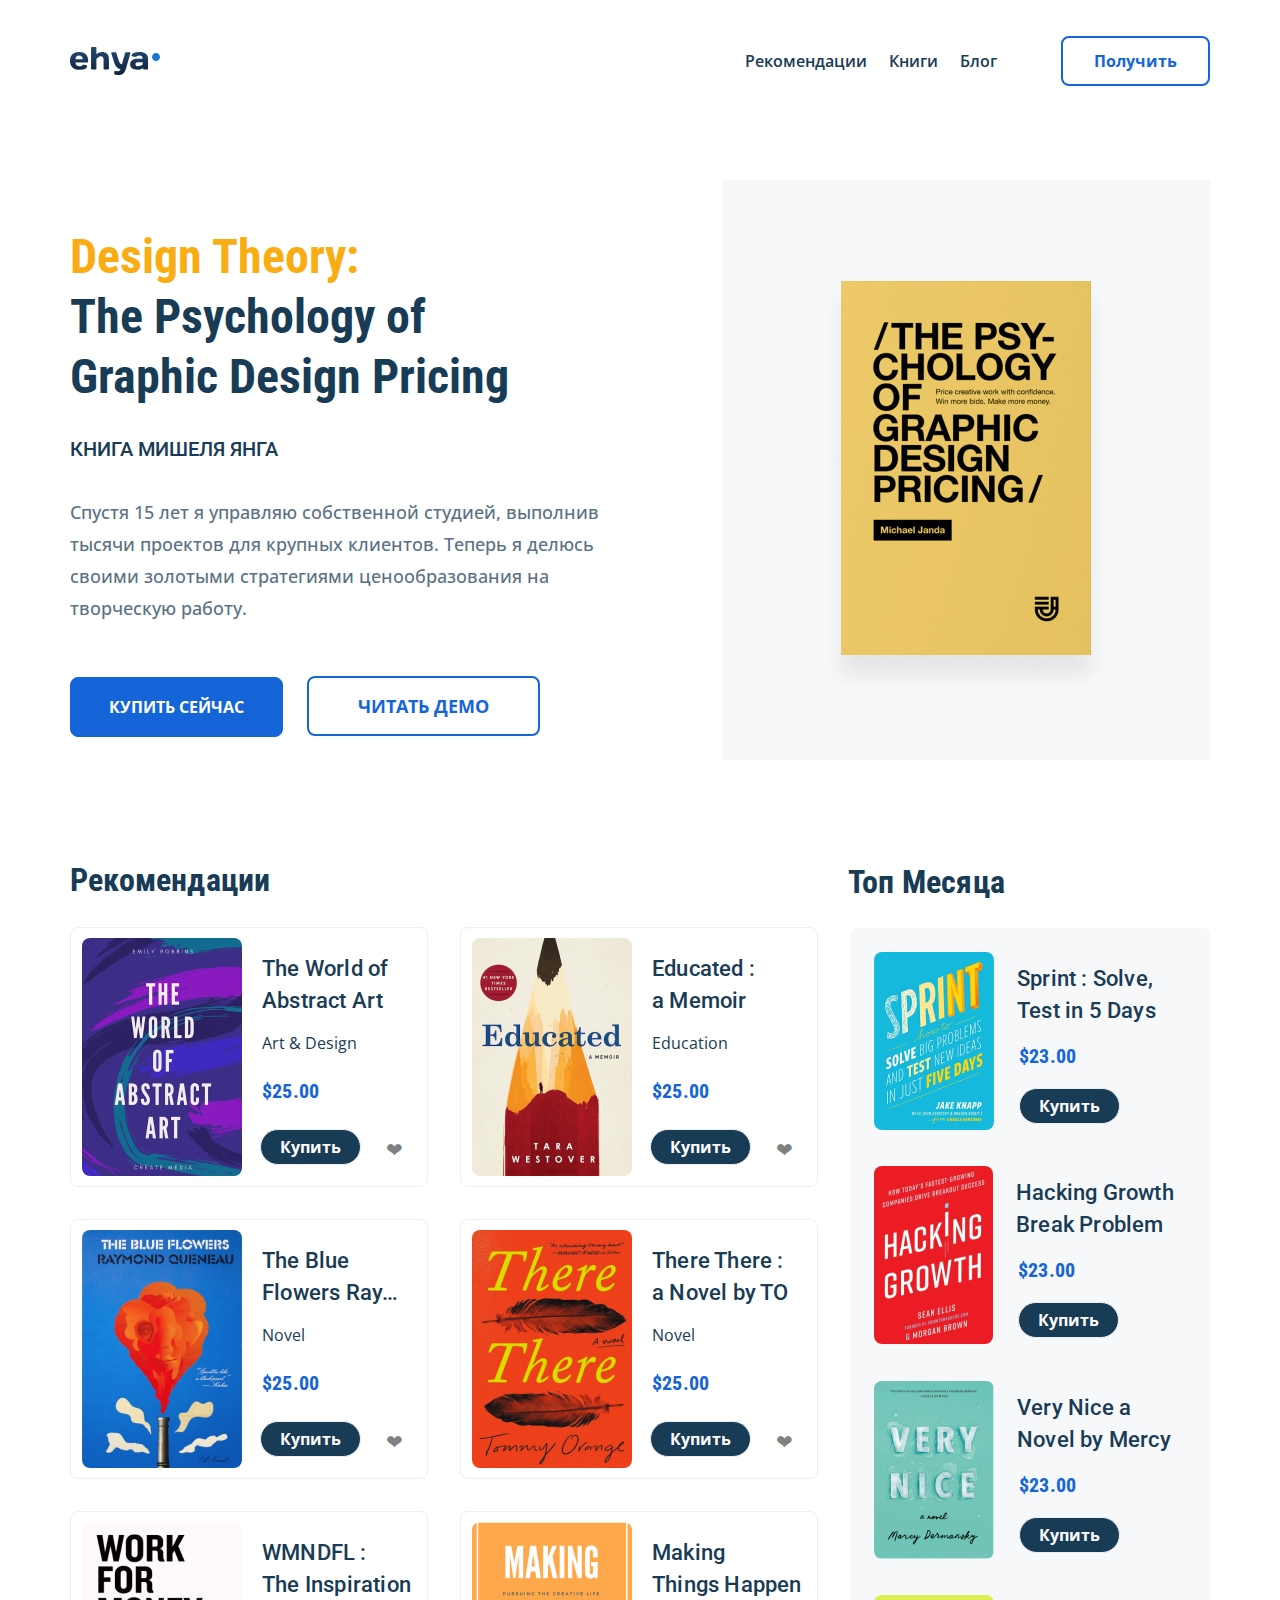
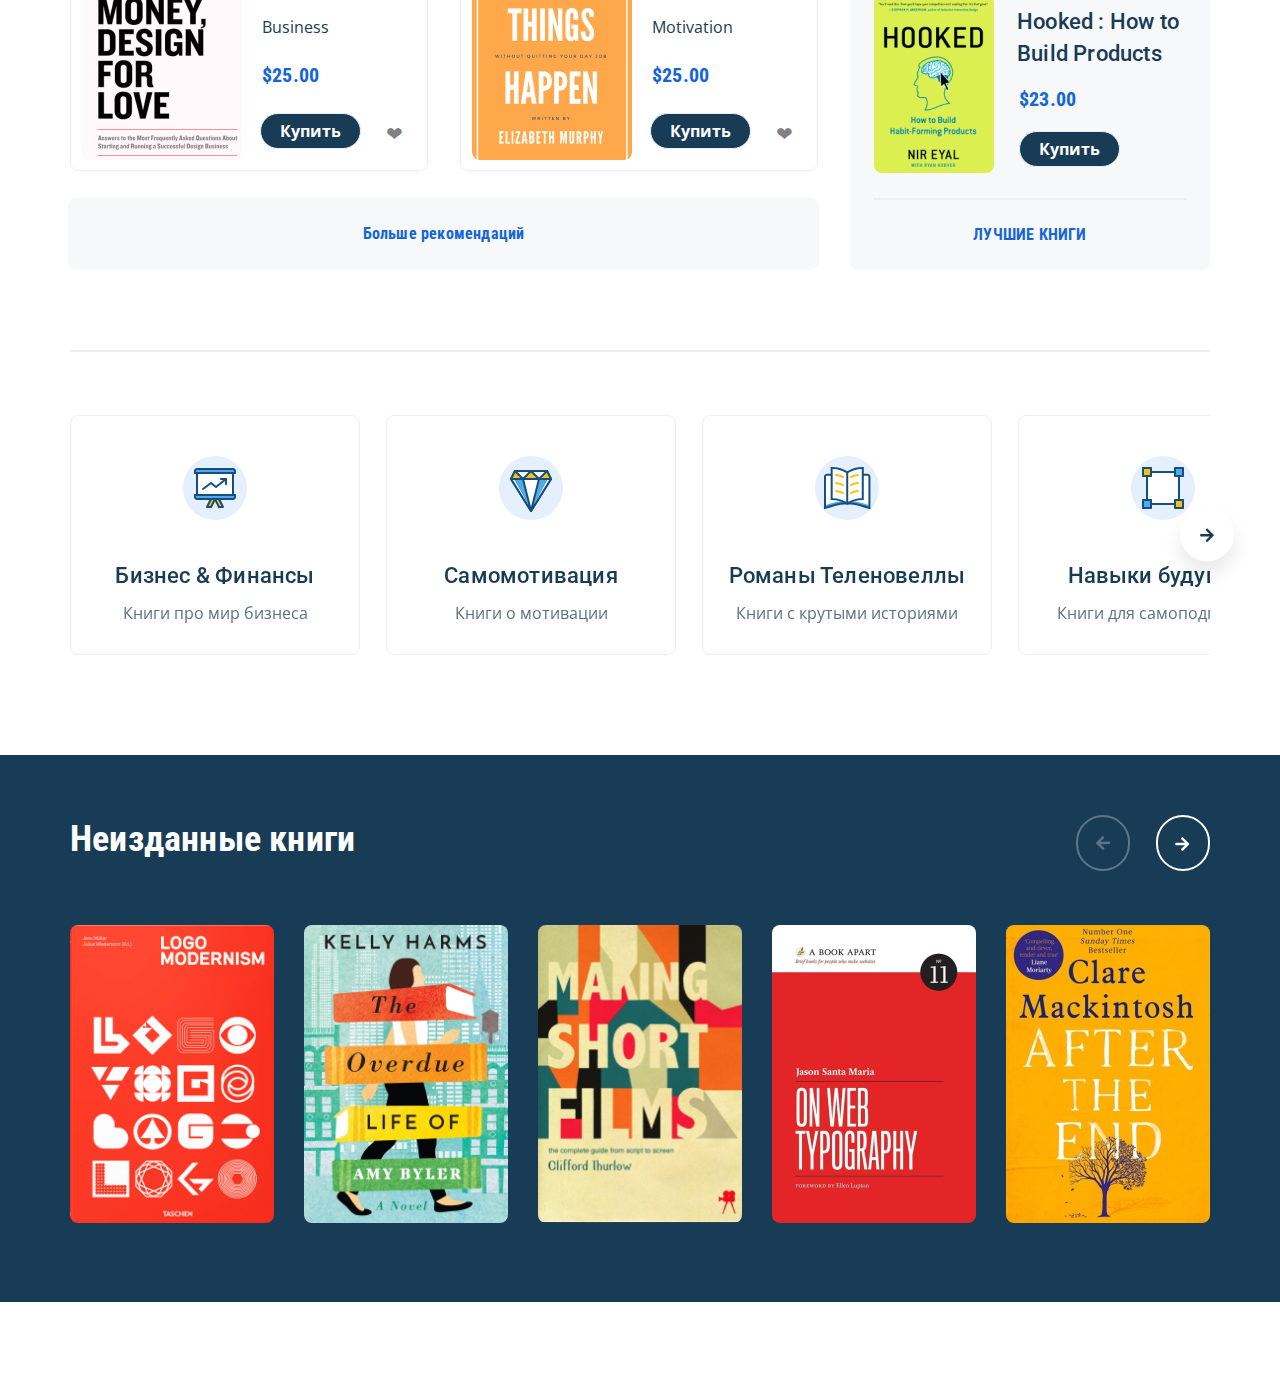
==== index.html @ 723aadd3 "fix: fixed slider top @media" ====
<!DOCTYPE html>
<html lang="ru">

<head>
  <meta charset="UTF-8">
  <meta http-equiv="X-UA-Compatible" content="IE=edge">
  <meta name="viewport" content="width=device-width, initial-scale=1.0">
  <title>Book market</title>
  <link rel="shortcut icon" href="favicon.ico" type="image/x-icon">
  <link rel="icon" href="favicon.ico" type="image/x-icon">
  <link rel="preconnect" href="https://fonts.googleapis.com">
  <link rel="preconnect" href="https://fonts.gstatic.com" crossorigin>
  <link
    href="https://fonts.googleapis.com/css2?family=Open+Sans:wght@400;600;700&family=Roboto+Condensed:wght@700&family=Roboto:wght@500&display=swap"
    rel="stylesheet">
  <link rel="stylesheet" href="css/style.css">
  <link rel="stylesheet" href="css/slick.css">
  <link rel="stylesheet" href="css/slick-theme.css">
</head>

<body>

  <header class="navbar navbar--mobile_fixed">

    <div class="container-wrap">
      <div class="navbar-top">
        <div class="container">
          <a href="index.html" class="logo">
            <img src="img/Logo.svg" alt="Logo: Book market" class="logo__image">
          </a>
          <div class="container line-menu">
            <div class="navbar__wrap">
              <div class="container">
                <button class="menu-button navbar-top__menu-button">
                  <span class="menu-button__line"></span>
                  <span class="menu-button__line"></span>
                  <span class="menu-button__line"></span>
                </button>
              </div>
            </div>
          </div>
          <div class="navbar-menu">
            <div class="navbar-right">
              <ul class="navbar-menu">
                <li class="navbar-menu__item"><a href="#" class="navbar-menu__link">Рекомендации</a></li>
                <li class="navbar-menu__item"><a href="#" class="navbar-menu__link">Книги</a></li>
                <li class="navbar-menu__item"><a href="#" class="navbar-menu__link">Блог</a></li>
                <li data-toggle="modal" class="navbar-menu__item"><a href="#"
                    class="navbar-menu__link-but button-nav">Получить</a></li>
              </ul>
              <!-- /.navbar-menu -->

            </div>
            <!-- ./navbar-right -->
          </div>
        </div>
      </div>
    </div>


  </header>

  <div class="about">
    <div class="container container-top">
      <div class="about-first">
        <h1 class="about-title"><span class="about-title__yellow">Design Theory:</span> <br> <span
            class="about-title__blue">The Psychology of<br>Graphic Design Pricing</span></h1>
        <span class="about-author">КНИГА МИШЕЛЯ ЯНГА</span>
        <p class="about-text">Спустя 15 лет я управляю собственной студией, выполнив тысячи
          проектов для крупных клиентов. Теперь я делюсь своими золотыми стратегиями ценообразования на творческую
          работу.
        </p>
        <form action="#" class="about-click">
          <button data-toggle="modal" class="about-click__buy">КУПИТЬ СЕЙЧАС</button>
          <a href="#" class="about-click__read">ЧИТАТЬ ДЕМО</a>
        </form>
      </div>
      <!-- ./about-first -->
      <div class="about-second">
        <div class="about-second__wrap">
          <img class="about-second__img" src="img/book-1.png" alt="icon: book">
        </div>
      </div>
    </div>
  </div>
  <!-- ./about -->
  <div class="container container-books">
    <div class="container">
      <h2 class="books-title">Рекомендации</h2>
    </div>
    <div class="books">
      <!-- /.books-title -->
      <div class="books-first">
        <div class="card">
          <div class="recom-first">
            <img src="img/recom/book-1.png" alt="icon: book-1" class="book-image">
          </div>
          <!-- /.recom-first -->
          <div class="recom-second">
            <div class="book">
              <span class="book-name">The World of Abstract Art</span>
              <span class="book-genre">Art & Design</span>
              <span class="book-price">$25.00</span>
              <div class="book-butlike">
                <button data-toggle="modal" class="book-button">Купить</button>
                <span id="koob" class="book-like">&#10084;</span>
              </div>
            </div>
          </div>
        </div>
        <!-- /.card -->
        <div class="card hide">
          <div class="recom-first">
            <img src="img/recom/book-2.png" alt="icon: book-2" class="book-image">
          </div>
          <!-- /.recom-first -->
          <div class="recom-second">
            <div class="book">
              <span class="book-name">The Blue <br> Flowers Ray…</span>
              <span class="book-genre">Novel</span>
              <span class="book-price">$25.00</span>
              <div class="book-butlike">
                <button data-toggle="modal" class="book-button">Купить</button>
                <span id="koobi" class="one">&#10084;</span>
              </div>
            </div>
          </div>
        </div>
        <!-- /.card -->
        <div class="card hide">
          <div class="recom-first">
            <img src="img/recom/book-3.png" alt="icon: book-3" class="book-image">
          </div>
          <!-- /.recom-first -->
          <div class="recom-second">
            <div class="book">
              <span class="book-name">WMNDFL : <br> The Inspiration</span>
              <span class="book-genre">Business</span>
              <span class="book-price">$25.00</span>
              <div class="book-butlike">
                <button data-toggle="modal" class="book-button">Купить</button>
                <span id="koobi-two" class="two">&#10084;</span>
              </div>
            </div>
          </div>
        </div>
        <!-- /.card -->
      </div>
      <div class="books-second">
        <div class="card hide">
          <div class="recom-first">
            <img src="img/recom/book-4.png" alt="icon: book-4" class="book-image">
          </div>
          <!-- /.recom-first -->
          <div class="recom-second">
            <div class="book">
              <span class="book-name">Educated : <br> a Memoir</span>
              <span class="book-genre">Education</span>
              <span class="book-price">$25.00</span>
              <div class="book-butlike">
                <button data-toggle="modal" class="book-button">Купить</button>
                <span id="koobi-three" class="three">&#10084;</span>
              </div>
            </div>
          </div>
        </div>
        <!-- /.card -->
        <div class="card hide">
          <div class="recom-first">
            <img src="img/recom/book-5.png" alt="icon: book-5" class="book-image">
          </div>
          <!-- /.recom-first -->
          <div class="recom-second">
            <div class="book">
              <span class="book-name">There There : <br> a Novel by TO</span>
              <span class="book-genre">Novel</span>
              <span class="book-price">$25.00</span>
              <div class="book-butlike">
                <button data-toggle="modal" class="book-button">Купить</button>
                <span id="koobi-four" class="four">&#10084;</span>
              </div>
            </div>
          </div>
        </div>
        <!-- /.card -->
        <div class="card hide">
          <div class="recom-first">
            <img src="img/recom/book-6.png" alt="icon: book-1" class="book-image">
          </div>
          <!-- /.recom-first -->
          <div class="recom-second">
            <div class="book">
              <span class="book-name">Making <br> Things Happen</span>
              <span class="book-genre">Motivation</span>
              <span class="book-price">$25.00</span>
              <div class="book-butlike">
                <button data-toggle="modal" class="book-button">Купить</button>
                <span id="koobi-five" class="five">&#10084;</span>
              </div>
            </div>
          </div>
        </div>
        <!-- /.card -->

      </div>
      <div class="container recom-cont">
        <button class="recom-button">Больше рекомендаций</button>
      </div>
      <div class="lider">
        <h2 class="lider-title">Топ Месяца</h2>
        <!-- /.lider-title -->
        <div class="card-big">
          <div class="top-wrap">
            <div class="top-first">
              <img src="img/recom/top-1.jpg" alt="icon: book-1" class="top-image">
            </div>
            <!-- /.recom-first -->
            <div class="top-second">
              <div class="small">
                <span class="small-name">Sprint : Solve,<br> Test in 5 Days</span>
                <span class="small-price">$23.00</span>
                <button data-toggle="modal" class="small-button">Купить</button>
              </div>
            </div>
          </div>
          <!-- ./top-wrap -->
          <div class="top-wrap">
            <div class="top-first">
              <img src="img/recom/top-2.jpg" alt="icon: book-1" class="top-image">
            </div>
            <!-- /.recom-first -->
            <div class="top-second">
              <div class="small">
                <span class="small-name">Hacking Growth <br> Break Problem</span>
                <span class="small-price">$23.00</span>
                <button data-toggle="modal" class="small-button">Купить</button>
              </div>
            </div>
          </div>
          <!-- ./top-wrap -->
          <div class="top-wrap">
            <div class="top-first">
              <img src="img/recom/top-3.jpg" alt="icon: book-1" class="top-image">
            </div>
            <!-- /.recom-first -->
            <div class="top-second">
              <div class="small">
                <span class="small-name">Very Nice a <br> Novel by Mercy</span>
                <span class="small-price">$23.00</span>
                <button data-toggle="modal" class="small-button">Купить</button>
              </div>
            </div>
          </div>
          <!-- ./top-wrap -->
          <div class="top-wrap">
            <div class="top-first">
              <img src="img/recom/top-4.jpg" alt="icon: book-1" class="top-image">
            </div>
            <!-- /.recom-first -->
            <div class="top-second">
              <div class="small">
                <span class="small-name">Hooked : How to <br> Build Products</span>
                <span class="small-price">$23.00</span>
                <button data-toggle="modal" class="small-button">Купить</button>
              </div>
            </div>
          </div>
          <!-- ./top-wrap -->
          <hr class="line-top">
          <a href="#" class="top-link">ЛУЧШИЕ КНИГИ</a>
        </div>
        <!-- ./card-big -->
      </div>
      <!-- /.lider -->
    </div>
  </div>
  <!-- /.books -->
  <div class="container">
    <hr class="line-bot">
  </div>

  <!-- ================================================================== -->
  <div class="container cont-slider">
    <div class="slider slide-wrap">
      <div class="slider-card">
        <img src="img/slider/Chart.svg" alt="icon: chart" class="slider-img ava">
        <span class="slider-name">Бизнес & Финансы</span>
        <span class="slider-genre">Книги про мир бизнеса</span>
      </div>
    </div>
    <!-- ./slider -->
    <div class="slider slide-wrap">
      <div class="slider-card">
        <img src="img/slider/Diamond.svg" alt="icon: chart" class="slider-img">
        <span class="slider-name">Самомотивация</span>
        <span class="slider-genre">Книги о мотивации</span>
      </div>
    </div>
    <!-- ./slider -->
    <div class="slider slide-wrap">
      <div class="slider-card">
        <img src="img/slider/space-book.svg" alt="icon: chart" class="slider-img">
        <span class="slider-name">Романы Теленовеллы</span>
        <span class="slider-genre">Книги с крутыми историями</span>
      </div>
    </div>
    <!-- ./slider -->
    <div class="slider slide-wrap">
      <div class="slider-card">
        <img src="img/slider/Group.svg" alt="icon: chart" class="slider-img">
        <span class="slider-name">Навыки будущего</span>
        <span class="slider-genre">Книги для самоподготовки</span>
      </div>
    </div>
    <!-- ./slider -->
    <div class="slider slide-wrap">
      <div class="slider-card">
        <img src="img/slider/Group.svg" alt="icon: chart" class="slider-img">
        <span class="slider-name">Навыки будущего</span>
        <span class="slider-genre">Книги для самоподготовки</span>
      </div>
    </div>
    <!-- ./slider -->
    <div class="slider slide-wrap">
      <div class="slider-card">
        <img src="img/slider/Group.svg" alt="icon: chart" class="slider-img">
        <span class="slider-name">Навыки будущего</span>
        <span class="slider-genre">Книги для самоподготовки</span>
      </div>
    </div>
    <!-- ./slider -->
    <!-- ==============тут был мин-слайдер -->
  </div>
  <!-- ./container cont-slider -->
  <!-- ===================min slider -->
  <div class="container cont-slaid">
    <div class="slider">
      <div class="slider-card">
        <img src="img/slider/Chart.svg" alt="icon: chart" class="slider-img ava">
        <span class="slider-name">Бизнес & Финансы</span>
        <span class="slider-genre">Книги про мир бизнеса</span>
      </div>
    </div>
    <!-- ./slider -->
    <!-- ./slider -->
    <div class="slider ">
      <div class="slider-card">
        <img src="img/slider/space-book.svg" alt="icon: chart" class="slider-img">
        <span class="slider-name">Романы Теленовеллы</span>
        <span class="slider-genre">Книги с крутыми историями</span>
      </div>
    </div>
    <div class="slider">
      <div class="slider-card">
        <img src="img/slider/Diamond.svg" alt="icon: chart" class="slider-img">
        <span class="slider-name">Самомотивация</span>
        <span class="slider-genre">Книги о мотивации</span>
      </div>
    </div>
    <!-- ./slider -->
    <div class="slider ">
      <div class="slider-card">
        <img src="img/slider/Group.svg" alt="icon: chart" class="slider-img">
        <span class="slider-name">Навыки будущего</span>
        <span class="slider-genre">Книги для самоподготовки</span>
      </div>
    </div>
    <!-- ./slider -->
    <div class="slider ">
      <div class="slider-card">
        <img src="img/slider/Group.svg" alt="icon: chart" class="slider-img">
        <span class="slider-name">Навыки будущего</span>
        <span class="slider-genre">Книги для самоподготовки</span>
      </div>
    </div>
    <!-- ./slider -->
    <div class="slider">
      <div class="slider-card">
        <img src="img/slider/Group.svg" alt="icon: chart" class="slider-img">
        <span class="slider-name">Навыки будущего</span>
        <span class="slider-genre">Книги для самоподготовки</span>
      </div>
    </div>
    <!-- ./slider -->
  </div>
  <!-- ./container cont-slaid -->
  <div class="unpublished">
    <div class="container unpub-cont">
      <h2 class="unpub-title">Неизданные книги</h2>
      <div class="unpub-slider">
        <img src="img/unpub/Bitmap-1.png" alt="" class="unpub-img">
        <img src="img/unpub/Bitmap-2.png" alt="" class="unpub-img">
        <img src="img/unpub/Bitmap-3.png" alt="" class="unpub-img">
        <img src="img/unpub/Bitmap-4.png" alt="" class="unpub-img">
        <img src="img/unpub/Bitmap-5.png" alt="" class="unpub-img">
        <img src="img/unpub/Bitmap-1.png" alt="" class="unpub-img">
        <img src="img/unpub/Bitmap-2.png" alt="" class="unpub-img">
        <img src="img/unpub/Bitmap-3.png" alt="" class="unpub-img">
        <img src="img/unpub/Bitmap-4.png" alt="" class="unpub-img">
        <img src="img/unpub/Bitmap-5.png" alt="" class="unpub-img">
      </div>
      <!-- /.unpub-slider -->
    </div>
  </div>
  <!-- /.unpublished -->
  <div class="modal">
    <div class="modal__overlay"></div>
    <!-- /.modal__overlay -->
    <div class="modal__dialog">
      <a href="#" class="modal__close">
        <img src="img/close.svg" alt="icon: close">
      </a>
      <h3 class="modal__title modal__title--mb-3">
        Контактные данные
      </h3>
      <form action="send.php" method="POST" class="modal__form form">
        <input type="text" class="input modal__input" placeholder="Your Full Name*" name="name" minlength="2"
          maxlength="50" required>

        <input type="tel" id="phone-1" class="input modal__input" placeholder="Phone Number*" name="phone" required
          minlength="17" maxlength="17" aria-invalid="true">

        <input type="email" class="input modal__input" placeholder="Email*" name="email" maxlength="50" required>

        <textarea cols="30" rows="10" class="message modal__message" placeholder="Message" name="message"
          maxlength="150"></textarea>
        <button class="button modal__button" type="submit">Отправить</button>
        <span class="modal__info">* Required Fields</span>
      </form>
    </div>
    <!-- /.modal__dialog -->
  </div>
  <!-- ./about -->
  <script src="js/jquery-3.6.0.min.js"></script>
  <script src="js/swiper-bundle.min.js"></script>
  <script src="js/slick.min.js"></script>
  <script src="js/jquery.validate.min.js"></script>
  <script src="js/jquery.mask.min.js"></script>
  <!-- <script src="js/slick.js"></script> -->
  <script src="js/main.js"></script>
</body>

</html>
---- css/style.css ----
* {
  -webkit-box-sizing: border-box;
          box-sizing: border-box;
}

body {
  overflow-x: hidden;
}

.container {
  max-width: 1140px;
  margin: auto;
  padding: 0;
}

img {
  max-width: 100%;
}

li {
  list-style-type: none;
}

a {
  text-decoration: none;
}

button {
  border-radius: 8px;
}

.modal {
  font-family: Open Sans;
}

/*! normalize.css v8.0.1 | MIT License | github.com/necolas/normalize.css */
/* Document
   ========================================================================== */
/**
 * 1. Correct the line height in all browsers.
 * 2. Prevent adjustments of font size after orientation changes in iOS.
 */
html {
  line-height: 1.15;
  /* 1 */
  -webkit-text-size-adjust: 100%;
  /* 2 */
}

/* Sections
   ========================================================================== */
/**
 * Remove the margin in all browsers.
 */
body {
  margin: 0;
}

/**
 * Render the `main` element consistently in IE.
 */
main {
  display: block;
}

/**
 * Correct the font size and margin on `h1` elements within `section` and
 * `article` contexts in Chrome, Firefox, and Safari.
 */
h1 {
  font-size: 2em;
  margin: 0.67em 0;
}

/* Grouping content
   ========================================================================== */
/**
 * 1. Add the correct box sizing in Firefox.
 * 2. Show the overflow in Edge and IE.
 */
hr {
  -webkit-box-sizing: content-box;
          box-sizing: content-box;
  /* 1 */
  height: 0;
  /* 1 */
  overflow: visible;
  /* 2 */
}

/**
 * 1. Correct the inheritance and scaling of font size in all browsers.
 * 2. Correct the odd `em` font sizing in all browsers.
 */
pre {
  font-family: monospace, monospace;
  /* 1 */
  font-size: 1em;
  /* 2 */
}

/* Text-level semantics
   ========================================================================== */
/**
 * Remove the gray background on active links in IE 10.
 */
a {
  background-color: transparent;
}

/**
 * 1. Remove the bottom border in Chrome 57-
 * 2. Add the correct text decoration in Chrome, Edge, IE, Opera, and Safari.
 */
abbr[title] {
  border-bottom: none;
  /* 1 */
  text-decoration: underline;
  /* 2 */
  -webkit-text-decoration: underline dotted;
          text-decoration: underline dotted;
  /* 2 */
}

/**
 * Add the correct font weight in Chrome, Edge, and Safari.
 */
b,
strong {
  font-weight: bolder;
}

/**
 * 1. Correct the inheritance and scaling of font size in all browsers.
 * 2. Correct the odd `em` font sizing in all browsers.
 */
code,
kbd,
samp {
  font-family: monospace, monospace;
  /* 1 */
  font-size: 1em;
  /* 2 */
}

/**
 * Add the correct font size in all browsers.
 */
small {
  font-size: 80%;
}

/**
 * Prevent `sub` and `sup` elements from affecting the line height in
 * all browsers.
 */
sub,
sup {
  font-size: 75%;
  line-height: 0;
  position: relative;
  vertical-align: baseline;
}

sub {
  bottom: -0.25em;
}

sup {
  top: -0.5em;
}

/* Embedded content
   ========================================================================== */
/**
 * Remove the border on images inside links in IE 10.
 */
img {
  border-style: none;
}

/* Forms
   ========================================================================== */
/**
 * 1. Change the font styles in all browsers.
 * 2. Remove the margin in Firefox and Safari.
 */
button,
input,
optgroup,
select,
textarea {
  font-family: inherit;
  /* 1 */
  font-size: 100%;
  /* 1 */
  line-height: 1.15;
  /* 1 */
  margin: 0;
  /* 2 */
}

/**
 * Show the overflow in IE.
 * 1. Show the overflow in Edge.
 */
button,
input {
  /* 1 */
  overflow: visible;
}

/**
 * Remove the inheritance of text transform in Edge, Firefox, and IE.
 * 1. Remove the inheritance of text transform in Firefox.
 */
button,
select {
  /* 1 */
  text-transform: none;
}

/**
 * Correct the inability to style clickable types in iOS and Safari.
 */
button,
[type="button"],
[type="reset"],
[type="submit"] {
  -webkit-appearance: button;
}

/**
 * Remove the inner border and padding in Firefox.
 */
button::-moz-focus-inner,
[type="button"]::-moz-focus-inner,
[type="reset"]::-moz-focus-inner,
[type="submit"]::-moz-focus-inner {
  border-style: none;
  padding: 0;
}

/**
 * Restore the focus styles unset by the previous rule.
 */
button:-moz-focusring,
[type="button"]:-moz-focusring,
[type="reset"]:-moz-focusring,
[type="submit"]:-moz-focusring {
  outline: 1px dotted ButtonText;
}

/**
 * Correct the padding in Firefox.
 */
fieldset {
  padding: 0.35em 0.75em 0.625em;
}

/**
 * 1. Correct the text wrapping in Edge and IE.
 * 2. Correct the color inheritance from `fieldset` elements in IE.
 * 3. Remove the padding so developers are not caught out when they zero out
 *    `fieldset` elements in all browsers.
 */
legend {
  -webkit-box-sizing: border-box;
          box-sizing: border-box;
  /* 1 */
  color: inherit;
  /* 2 */
  display: table;
  /* 1 */
  max-width: 100%;
  /* 1 */
  padding: 0;
  /* 3 */
  white-space: normal;
  /* 1 */
}

/**
 * Add the correct vertical alignment in Chrome, Firefox, and Opera.
 */
progress {
  vertical-align: baseline;
}

/**
 * Remove the default vertical scrollbar in IE 10+.
 */
textarea {
  overflow: auto;
}

/**
 * 1. Add the correct box sizing in IE 10.
 * 2. Remove the padding in IE 10.
 */
[type="checkbox"],
[type="radio"] {
  -webkit-box-sizing: border-box;
          box-sizing: border-box;
  /* 1 */
  padding: 0;
  /* 2 */
}

/**
 * Correct the cursor style of increment and decrement buttons in Chrome.
 */
[type="number"]::-webkit-inner-spin-button,
[type="number"]::-webkit-outer-spin-button {
  height: auto;
}

/**
 * 1. Correct the odd appearance in Chrome and Safari.
 * 2. Correct the outline style in Safari.
 */
[type="search"] {
  -webkit-appearance: textfield;
  /* 1 */
  outline-offset: -2px;
  /* 2 */
}

/**
 * Remove the inner padding in Chrome and Safari on macOS.
 */
[type="search"]::-webkit-search-decoration {
  -webkit-appearance: none;
}

/**
 * 1. Correct the inability to style clickable types in iOS and Safari.
 * 2. Change font properties to `inherit` in Safari.
 */
::-webkit-file-upload-button {
  -webkit-appearance: button;
  /* 1 */
  font: inherit;
  /* 2 */
}

/* Interactive
   ========================================================================== */
/*
 * Add the correct display in Edge, IE 10+, and Firefox.
 */
details {
  display: block;
}

/*
 * Add the correct display in all browsers.
 */
summary {
  display: list-item;
}

/* Misc
   ========================================================================== */
/**
 * Add the correct display in IE 10+.
 */
template {
  display: none;
}

/**
 * Add the correct display in IE 10.
 */
[hidden] {
  display: none;
}

.navbar-top {
  background-color: #fff;
}

.navbar-top__menu-button {
  display: none;
}

.navbar--mobile_fixed {
  position: fixed;
  left: 0;
  top: 0;
  right: 0;
  background-color: #fff;
  z-index: 99;
}

.navbar-menu {
  display: -webkit-box;
  display: -ms-flexbox;
  display: flex;
  -webkit-box-align: center;
      -ms-flex-align: center;
          align-items: center;
}

.navbar-menu__item {
  font-family: Open Sans;
  font-style: SemiBold;
  font-weight: 600;
  font-size: 16px;
  line-height: 22px;
}

.navbar-menu__link:last-child {
  margin-right: 22px;
  color: #183B56;
}

.navbar-right {
  display: -webkit-box;
  display: -ms-flexbox;
  display: flex;
  -webkit-box-align: center;
      -ms-flex-align: center;
          align-items: center;
  -webkit-box-pack: right;
      -ms-flex-pack: right;
          justify-content: right;
  margin-top: -60px;
  margin-left: 600px;
}

.container-wrap {
  height: 60px;
  margin-top: -20px;
  padding-top: 15px;
}

.logo__image {
  width: 90px;
  padding-top: 52px;
}

.button-nav {
  color: #1565D8;
  border: 2px solid #1565D8;
  background-color: #fff;
  padding: 12px 31px;
  margin-left: 42px;
  font-family: Open Sans;
  font-style: Bold;
  font-weight: 700;
  font-size: 16px;
  line-height: 22px;
  border-radius: 8px;
  cursor: pointer;
}

.container-top {
  display: -webkit-box;
  display: -ms-flexbox;
  display: flex;
  -webkit-box-pack: justify;
      -ms-flex-pack: justify;
          justify-content: space-between;
}

.about {
  padding-top: 195px;
  padding-bottom: 100px;
}

.about-title {
  font-size: 48px;
  line-height: 60px;
  font-family: Roboto Condensed;
  font-style: Bold;
  font-weight: 700;
  margin-bottom: 30px;
}

.about-title__yellow {
  color: #FAAD13;
}

.about-title__blue {
  color: #183B56;
}

.about-author {
  color: #183B56;
  font-family: roboto;
  font-style: medium;
  font-weight: 500;
  font-size: 20px;
  line-height: 24px;
}

.about-text {
  color: #5A7184;
  font-family: Open Sans;
  font-style: regular;
  font-weight: 500;
  font-size: 18px;
  line-height: 32px;
  padding-bottom: 35px;
  margin-top: 35px;
  max-width: 585px;
}

.about-click__buy {
  padding: 18px 38px;
  margin-right: 20px;
  background-color: #1565D8;
  border: 1px solid #1565D8;
  color: #FFFFFF;
  font-family: Open Sans;
  font-style: Bold;
  font-weight: 700;
  font-size: 16px;
  line-height: 22px;
  border-radius: 8px;
  cursor: pointer;
}

.about-click__read {
  border-radius: 8px;
  padding: 16px 49px;
  border: 2px solid #1565D8;
  color: #1565D8;
  font-family: Open Sans;
  font-style: Bold;
  font-weight: 700;
  font-size: 18px;
  line-height: 25px;
  cursor: pointer;
}

.about-second {
  position: relative;
  width: 488px;
  height: 580px;
  background-color: #f7f8fa;
  margin-top: -15px;
}

.about-second__img {
  position: absolute;
  top: 50%;
  left: 50%;
  margin-top: 18px;
  -webkit-transform: translate(-50%, -50%);
          transform: translate(-50%, -50%);
  opacity: 1 !important;
  -o-object-fit: cover;
     object-fit: cover;
}

.modal__overlay {
  position: fixed;
  left: 0;
  right: 0;
  bottom: 0;
  top: 0;
  background-color: rgba(0, 143, 223, 0.39);
  z-index: 100;
  visibility: hidden;
  opacity: 0;
  -webkit-transition: opacity 0.2s;
  transition: opacity 0.2s;
  overflow: auto;
}

.modal__overlay--visible {
  visibility: visible;
  opacity: 1;
}

.modal__dialog {
  position: fixed;
  left: 50%;
  top: 50%;
  max-width: 478px;
  max-height: 487px;
  padding: 33px 88px;
  background-color: #183B56;
  -webkit-transform: translate(-50%, -50%);
          transform: translate(-50%, -50%);
  color: #fff;
  border-radius: 8px;
  z-index: 101;
  visibility: hidden;
  opacity: 0;
  -webkit-transition: opacity 0.2s;
  transition: opacity 0.2s;
}

.modal__dialog--visible {
  visibility: visible;
  opacity: 1;
  max-height: 90%;
  overflow: auto;
}

.modal__close {
  position: absolute;
  right: 18px;
  top: 17px;
  text-decoration: none;
  cursor: pointer;
}

.modal__input {
  font-style: normal;
  font-weight: normal;
  font-size: 12px;
  line-height: 15px;
  max-width: 302px;
  width: 100%;
  height: 50px;
  margin-top: 15px;
  border-radius: 4px;
  border: none;
  padding: 0 0 0 20px;
}

.modal__message {
  font-style: normal;
  font-weight: normal;
  font-size: 12px;
  line-height: 15px;
  max-width: 302px;
  width: 100%;
  margin-top: 15px;
  max-height: 123px;
  height: 100%;
  resize: none;
  margin-bottom: 20px;
  border-radius: 4px;
  border: none;
  padding: 10px 0 0 20px;
}

.modal__info {
  font-style: normal;
  font-weight: normal;
  font-size: 12px;
  line-height: 15px;
  color: #E0E0E0;
  border-radius: 4px;
  border: none;
}

.modal__title {
  font-style: normal;
  font-weight: bold;
  font-size: 18px;
  text-transform: uppercase;
  margin-bottom: 15px;
  margin-top: 0;
  text-align: center;
  border-radius: 4px;
  border: none;
}

.modal__form {
  display: -webkit-box;
  display: -ms-flexbox;
  display: flex;
  -webkit-box-align: center;
      -ms-flex-align: center;
          align-items: center;
  -webkit-box-pack: justify;
      -ms-flex-pack: justify;
          justify-content: space-between;
  -ms-flex-wrap: wrap;
      flex-wrap: wrap;
  border-radius: 4px;
  border: none;
}

.modal__button {
  background-color: #FAAD13;
  color: #fff;
  width: 150px;
  border: 1px solid #fff;
  border-radius: 4px;
  height: 40px;
}

.books {
  padding-bottom: 40px;
  display: -webkit-box;
  display: -ms-flexbox;
  display: flex;
}

.books-second {
  margin-left: 32px;
}

.books-title {
  font-family: Roboto Condensed;
  font-style: normal;
  font-weight: bold;
  font-size: 32px;
  line-height: 40px;
  letter-spacing: 0.2px;
  color: #183B56;
  margin-top: 0;
}

.card {
  display: -webkit-box;
  display: -ms-flexbox;
  display: flex;
  width: 358px;
  height: 260px;
  border: 1px solid #ECEEF2;
  border-radius: 8px;
  margin-bottom: 32px;
}

.book {
  display: -webkit-box;
  display: -ms-flexbox;
  display: flex;
  -webkit-box-pack: center;
      -ms-flex-pack: center;
          justify-content: center;
  -webkit-box-orient: vertical;
  -webkit-box-direction: normal;
      -ms-flex-direction: column;
          flex-direction: column;
}

.book-image {
  text-align: center;
  max-width: 160px;
  max-height: 255px;
  -o-object-fit: cover;
     object-fit: cover;
  overflow: hidden;
  border-radius: 8px;
  margin: 10px 0 1px 11px;
}

.book-name {
  font-family: Roboto;
  font-style: normal;
  font-weight: 500;
  font-size: 22px;
  line-height: 32px;
  color: #183B56;
  letter-spacing: 0.2px;
  margin-left: 20px;
  margin-top: 25px;
}

.book-genre {
  font-family: Open Sans;
  font-style: normal;
  font-weight: normal;
  font-size: 16px;
  line-height: 22px;
  color: #183B56;
  margin: 15px 0 0 20px;
}

.book-price {
  font-family: Roboto Condensed;
  font-style: normal;
  font-weight: bold;
  font-size: 20px;
  line-height: 24px;
  letter-spacing: 0.2px;
  color: #1565D8;
  margin: 25px 0 0 20px;
}

.book-butlike {
  display: -webkit-box;
  display: -ms-flexbox;
  display: flex;
  margin: 26px 0 0 18px;
}

.book-button {
  width: 101px;
  height: 36px;
  border: 1px solid #ECEEF2;
  background: #183B56;
  border-radius: 18px !important;
  font-family: Open Sans;
  font-style: normal;
  font-weight: bold;
  font-size: 16px;
  line-height: 22px;
  color: #FFFFFF;
  text-align: center;
}

.book-like {
  margin-left: 25px;
  margin-top: 5px;
}

.recom {
  position: relative;
}

.recom-second {
  display: -webkit-box;
  display: -ms-flexbox;
  display: flex;
  -webkit-box-orient: vertical;
  -webkit-box-direction: normal;
      -ms-flex-direction: column;
          flex-direction: column;
}

.recom-button {
  position: absolute;
  width: 751px;
  height: 72px;
  margin-top: 400px;
  margin-left: -750px;
  background: #f7f8fa;
  mix-blend-mode: normal;
  border-radius: 8px;
  border: none;
  font-family: Roboto Condensed;
  font-style: normal;
  font-weight: bold;
  font-size: 16px;
  line-height: 20px;
  text-align: center;
  letter-spacing: 0.2px;
  color: #1565D8;
}

.lider {
  margin-top: -65px;
}

.lider-title {
  font-family: Roboto Condensed;
  font-style: normal;
  font-weight: bold;
  font-size: 32px;
  line-height: 40px;
  letter-spacing: 0.2px;
  color: #183B56;
  margin-left: 30px;
  margin-top: 0;
}

.card-big {
  width: 360px;
  height: 942px;
  border-radius: 8px;
  margin-left: 32px;
  background-color: #f7f8fa;
}

.top-image {
  max-width: 120px;
  max-height: 182px;
  margin: 24px 0 0 24px;
  border-radius: 8px;
}

.top-wrap {
  display: -webkit-box;
  display: -ms-flexbox;
  display: flex;
  margin-bottom: 8px;
}

.top-link {
  display: -webkit-box;
  display: -ms-flexbox;
  display: flex;
  -webkit-box-align: center;
      -ms-flex-align: center;
          align-items: center;
  -webkit-box-pack: center;
      -ms-flex-pack: center;
          justify-content: center;
  font-family: Roboto Condensed;
  font-style: normal;
  font-weight: bold;
  font-size: 16px;
  line-height: 20px;
  text-align: center;
  letter-spacing: 0.2px;
  color: #1565D8;
  margin-top: 25px;
}

.small {
  display: -webkit-box;
  display: -ms-flexbox;
  display: flex;
  -webkit-box-pack: center;
      -ms-flex-pack: center;
          justify-content: center;
  -webkit-box-orient: vertical;
  -webkit-box-direction: normal;
      -ms-flex-direction: column;
          flex-direction: column;
}

.small-name {
  font-family: Roboto;
  font-style: normal;
  font-weight: 500;
  font-size: 22px;
  line-height: 32px;
  color: #183B56;
  letter-spacing: 0.2px;
  margin-left: 23px;
  margin-top: 35px;
}

.small-price {
  font-family: Roboto Condensed;
  font-style: normal;
  font-weight: bold;
  font-size: 20px;
  line-height: 24px;
  letter-spacing: 0.2px;
  color: #1565D8;
  margin: 17px 0 0 25px;
}

.small-button {
  width: 101px;
  height: 36px;
  border: 1px solid #ECEEF2;
  background: #183B56;
  border-radius: 18px !important;
  font-family: Open Sans;
  font-style: normal;
  font-weight: bold;
  font-size: 16px;
  line-height: 22px;
  color: #FFFFFF;
  text-align: center;
  margin-left: 25px;
  margin-top: 20px;
}

.line-top {
  border: 1px solid #ECEEF2;
  width: 312px;
  margin-top: 20px;
}

.kob {
  color: red !important;
  width: 30px;
  margin-top: 20px;
}

.book-like {
  font-size: 20px;
  color: grey;
  display: block;
  margin-top: 10px;
  cursor: pointer;
}

.one {
  font-size: 20px;
  color: grey;
  display: block;
  margin-top: 10px;
  cursor: pointer;
  margin-left: 25px;
}

.two {
  font-size: 20px;
  color: grey;
  display: block;
  margin-top: 10px;
  cursor: pointer;
  margin-left: 25px;
}

.three {
  font-size: 20px;
  color: grey;
  display: block;
  margin-top: 10px;
  cursor: pointer;
  margin-left: 25px;
}

.four {
  font-size: 20px;
  color: grey;
  display: block;
  margin-top: 10px;
  cursor: pointer;
  margin-left: 25px;
}

.five {
  font-size: 20px;
  color: grey;
  display: block;
  margin-top: 10px;
  cursor: pointer;
  margin-left: 25px;
}

.cont-slider {
  display: -webkit-box;
  display: -ms-flexbox;
  display: flex;
  padding-bottom: 100px;
  min-width: 0;
  margin: auto;
  padding-top: 55px;
}

.cont-slaid {
  display: none;
}

.line-bot {
  border: 1px solid #ECEEF2;
  margin-top: 40px;
}

.slide-wrap:not(:last-child) {
  margin-right: 26px;
}

.slider {
  width: 265px;
  height: 240px;
  border-radius: 8px;
  border: 1px solid #ECEEF2;
}

.slider-card {
  margin-top: 40px;
  display: -webkit-box;
  display: -ms-flexbox;
  display: flex;
  -webkit-box-orient: vertical;
  -webkit-box-direction: normal;
      -ms-flex-direction: column;
          flex-direction: column;
  -webkit-box-align: center;
      -ms-flex-align: center;
          align-items: center;
  -webkit-box-pack: center;
      -ms-flex-pack: center;
          justify-content: center;
  min-width: 0;
}

.slider-name {
  font-family: Roboto;
  font-style: normal;
  font-weight: 500;
  font-size: 22px;
  line-height: 32px;
  text-align: center;
  letter-spacing: 0.2px;
  color: #183B56;
  margin-top: 40px;
}

.slider-genre {
  font-family: Open Sans;
  font-style: normal;
  font-weight: normal;
  font-size: 16px;
  line-height: 22px;
  text-align: center;
  color: #5A7184;
  margin-top: 10px;
}

.motiv {
  margin-top: 30px;
}

.unpublished {
  background-color: #183B56;
  padding-bottom: 5px;
  padding-top: -20px;
  margin-bottom: 80px;
}

.unpub {
  position: relative;
}

.unpub-slider {
  padding-top: 170px;
  padding-bottom: 74px;
}

.unpub-img {
  max-width: 204px;
  width: 100%;
  -o-object-fit: cover;
     object-fit: cover;
  overflow: hidden;
  max-height: 298px;
  border-radius: 8px;
  margin-right: 30px;
}

.unpub-title {
  position: absolute;
  margin-top: 60px;
  font-family: Roboto Condensed;
  font-style: normal;
  font-weight: bold;
  font-size: 36px;
  line-height: 48px;
  letter-spacing: 0.2px;
  color: #FFFFFF;
}

@media (max-width: 1440px) {
  .navbar-right {
    margin-left: 635px;
    margin-top: -45px;
    padding-bottom: 10px;
  }
  .navbar-top {
    background-color: #fff;
  }
  .cont-slider {
    width: 1140px;
  }
}

@media (max-width: 1200px) {
  .container {
    max-width: 960px;
  }
  .navbar-right {
    margin-left: 455px;
  }
  .navbar-top {
    background-color: #fff;
  }
  .about-text {
    font-size: 16px;
  }
  -click__buy {
    font-size: 16px;
    line-height: 22px;
  }
  -click__read {
    font-size: 18px;
    line-height: 25px;
  }
  .about-text {
    font-size: 15px;
  }
  .modal__dialog {
    position: fixed;
    left: 50%;
    top: 50%;
    width: 478px;
    padding: 33px 88px;
  }
  .modal__dialog__input {
    height: 50px;
  }
  .modal__dialog__message {
    max-width: 302px;
    width: 100%;
    max-height: 123px;
    height: 100%;
    resize: none;
  }
  .books-first {
    max-width: 358px;
  }
  .books-second {
    display: none;
  }
  .card {
    width: 400px;
  }
  .card-big {
    width: 460px;
  }
  .recom-second {
    width: 200px;
  }
  .recom-button {
    width: 400px;
    margin-left: -410px;
  }
  .book {
    margin-left: 20px;
  }
  .book-image {
    max-width: 190px;
    max-height: 255px;
    margin: 10px 0 1px 11px;
  }
  .slide-wrap:not {
    margin-right: 0;
  }
  .slider {
    margin: auto 0 auto 26px;
  }
  .unpub-slider {
    margin-left: 30px;
  }
  .unpub-title {
    margin-left: 27px;
  }
}

@media (max-width: 992px) {
  .line-bot {
    border: 1px solid #ECEEF2;
    width: 700px;
  }
  .container {
    max-width: 700px;
  }
  .container-wrap {
    margin-bottom: 60px;
  }
  .navbar-right {
    margin-left: 195px;
  }
  .about-title {
    margin-top: 10px;
    font-size: 40px;
    line-height: 60px;
  }
  .about-author {
    font-size: 18px;
    line-height: 20px;
  }
  .about-text {
    font-size: 16px;
    line-height: 28px;
    padding-bottom: 25px;
  }
  .about-click__buy {
    padding: 10px 20px;
    margin-bottom: 15px;
    width: 90%;
    display: inline-block;
    text-align: center;
  }
  .about-click__read {
    padding: 8px 20px;
    width: 90%;
    display: inline-block;
    text-align: center;
    -ms-flex-preferred-size: 100%;
        flex-basis: 100%;
  }
  .about-click-second__img {
    max-width: 250px;
  }
  .card {
    max-width: 340px;
  }
  .card-big {
    width: 330px;
  }
  .book {
    margin-left: -7px;
  }
  .book-image {
    max-width: 160px;
    max-height: 255px;
    margin: 10px 0 1px 11px;
  }
  .small {
    margin-left: -10px;
  }
  .recom-button {
    width: 335px;
    margin-left: -340px;
  }
}

@media (max-width: 767px) {
  .line-bot {
    border: 1px solid #ECEEF2;
    max-width: 576px;
    width: 100%;
  }
  .container {
    max-width: 576px;
    width: 92%;
  }
  .navbar--mobile_fixed {
    position: fixed;
    left: 0;
    top: 0;
    right: 0;
    background-color: #fff;
    z-index: 99;
    height: 80px;
    margin-top: -10px;
  }
  .navbar-menu {
    display: -webkit-box;
    display: -ms-flexbox;
    display: flex;
    -webkit-box-align: center;
        -ms-flex-align: center;
            align-items: center;
    -webkit-box-pack: center;
        -ms-flex-pack: center;
            justify-content: center;
    -webkit-box-orient: vertical;
    -webkit-box-direction: normal;
        -ms-flex-direction: column;
            flex-direction: column;
  }
  .navbar-menu__item {
    margin-bottom: 30px;
  }
  .navbar-menu__link {
    color: #fff !important;
  }
  .navbar-menu__link-but {
    color: #183B56;
    text-align: center;
  }
  .logo__image {
    width: 90px;
    padding-top: 40px;
  }
  .menu-button {
    border: none;
  }
  .menu-button__line {
    display: -webkit-box;
    display: -ms-flexbox;
    display: flex;
    -webkit-box-pack: justify;
        -ms-flex-pack: justify;
            justify-content: space-between;
    width: 22px !important;
    height: 2px !important;
    margin-top: -2px;
    margin-left: -15px;
    background-color: black;
  }
  .line-menu {
    position: relative;
  }
  .navbar-top {
    padding-bottom: 15px;
    height: 70px;
  }
  .navbar-top__menu-button {
    position: absolute;
    right: -20px;
    margin-top: -25px;
    background-color: #fff;
    width: 22px;
    height: 16px;
    display: -webkit-box;
    display: -ms-flexbox;
    display: flex;
    -webkit-box-align: center;
        -ms-flex-align: center;
            align-items: center;
    -webkit-box-pack: justify;
        -ms-flex-pack: justify;
            justify-content: space-between;
    -webkit-box-orient: vertical;
    -webkit-box-direction: normal;
        -ms-flex-direction: column;
            flex-direction: column;
    border: none;
    cursor: pointer;
  }
  .navbar-right {
    display: none;
    position: fixed;
    margin: 0;
    right: 0;
    left: 0;
    bottom: 0;
    top: 70px;
    background-color: #183B56;
    z-index: 100;
    width: 100%;
  }
  .navbar-right--visible {
    display: block;
    overflow: scroll;
  }
  .navbar-button {
    text-align: center;
  }
  .button-nav {
    margin: 0;
    border: none;
    margin-left: -20px;
  }
  .about {
    padding-top: 120px;
  }
  .about-second {
    height: 500px;
  }
  .about-second__img {
    max-width: 220px;
  }
  .about-title {
    margin-top: 5px;
    font-size: 30px;
    line-height: 40px;
  }
  .about-author {
    font-size: 18px;
    line-height: 20px;
    font-size: 14px;
    line-height: 28px;
    padding-bottom: -10px;
    margin-right: 15px;
    margin-top: 15px;
  }
  .about-text {
    margin-top: 15px;
    font-size: 14px;
  }
  .about-click__buy {
    padding: 10px 20px;
    margin-bottom: 15px;
    width: 90%;
    display: inline-block;
    text-align: center;
  }
  .about-click__read {
    padding: 8px 20px;
    width: 90%;
    display: inline-block;
    text-align: center;
    -ms-flex-preferred-size: 100%;
        flex-basis: 100%;
  }
  .modal__dialog {
    position: fixed;
    left: 50%;
    top: 50%;
    width: 340px;
    padding: 20px 25px;
  }
  .modal__input {
    height: 40px;
  }
  .modal__message {
    max-width: 302px;
    width: 100%;
    max-height: 123px;
    height: 100%;
    resize: none;
  }
  .books-first {
    margin-right: 0;
  }
  .card {
    width: 270px;
    height: 215px;
    border-radius: 8px;
    margin-bottom: 32px;
  }
  .book {
    margin-left: -10px;
  }
  .book-image {
    text-align: center;
    max-width: 130px;
    max-height: 255px;
    margin: 10px 0 1px 11px;
  }
  .book-name {
    font-size: 18px;
    line-height: 20px;
    margin-left: 20px;
    margin-top: 20px;
  }
  .book-genre {
    font-size: 12px;
    line-height: 22px;
    margin: 10px 0 0 20px;
  }
  .book-price {
    font-size: 16px;
    line-height: 24px;
    margin: 5px 0 0 20px;
  }
  .book-butlike {
    margin: 10px 0 0 18px;
  }
  .book-button {
    margin-top: 5px;
    width: 80px;
    height: 28px;
    font-size: 12px;
    color: #FFFFFF;
    text-align: center;
  }
  .book-like {
    margin-left: 10px;
  }
  .one {
    margin-left: 10px;
  }
  .two {
    margin-left: 10px;
  }
  .card-big {
    width: 230px;
    height: 780px;
    border-radius: 8px;
    margin-left: 32px;
    background-color: #f7f8fa;
  }
  .top-image {
    max-width: 90px;
    max-height: 182px;
    margin: 12px 0 0 10px;
    border-radius: 8px;
  }
  .top-wrap {
    display: -webkit-box;
    display: -ms-flexbox;
    display: flex;
    margin-bottom: 28px;
  }
  .top-link {
    display: -webkit-box;
    display: -ms-flexbox;
    display: flex;
    -webkit-box-align: center;
        -ms-flex-align: center;
            align-items: center;
    -webkit-box-pack: center;
        -ms-flex-pack: center;
            justify-content: center;
    font-family: Roboto Condensed;
    font-style: normal;
    font-weight: bold;
    font-size: 16px;
    line-height: 20px;
    text-align: center;
    letter-spacing: 0.2px;
    color: #1565D8;
    margin-top: 25px;
  }
  .small-name {
    font-size: 14px;
    line-height: 20px;
    color: #183B56;
    letter-spacing: 0.2px;
    margin-left: 23px;
    margin-top: 20px;
  }
  .small-price {
    font-size: 14px;
    line-height: 18px;
    letter-spacing: 0.2px;
    color: #1565D8;
    margin: 17px 0 0 25px;
  }
  .small-button {
    width: 80px;
    height: 28px;
    font-size: 12px;
    border: 1px solid #ECEEF2;
    color: #FFFFFF;
    text-align: center;
    margin-left: 25px;
    margin-top: 15px;
  }
  .line-top {
    border: 1px solid #ECEEF2;
    width: 192px;
    margin-top: 20px;
  }
  .recom {
    position: relative;
  }
  .recom-button {
    position: absolute;
    width: 270px;
    height: 50px;
    margin-right: 0;
    margin-left: -270px;
    margin-top: 340px;
  }
  .slider {
    width: 265px;
    height: 240px;
    border-radius: 8px;
  }
  .slider-name {
    font-size: 18px;
    line-height: 28px;
    text-align: center;
    letter-spacing: 0.2px;
    color: #183B56;
    margin-top: 40px;
  }
  .slider-genre {
    font-size: 12px;
    line-height: 18px;
    text-align: center;
    color: #5A7184;
    margin-top: 10px;
  }
  .unpub-slider {
    margin-left: 31px;
  }
  .unpub-img {
    width: 95%;
  }
  .unpub-title {
    font-size: 28px;
  }
}

@media (max-width: 575px) {
  .container {
    width: 87%;
  }
  .container-top {
    display: block;
  }
  .about {
    padding-top: 120px;
  }
  .about-first {
    display: block;
    width: 100%;
  }
  .about-second {
    display: block;
    width: 100%;
  }
  .about-second__img {
    max-width: 280px;
  }
  .about-title {
    text-align: center;
    line-height: 40px;
  }
  .about-author {
    font-size: 18px;
    display: -webkit-box;
    display: -ms-flexbox;
    display: flex;
    -ms-flex-pack: distribute;
        justify-content: space-around;
    margin-top: 40px;
  }
  .about-text {
    text-align: center;
    margin-top: 40px;
  }
  .about-click__buy {
    width: 100%;
  }
  .about-click__read {
    width: 100%;
    margin-bottom: 40px;
  }
  .books {
    display: -webkit-box;
    display: -ms-flexbox;
    display: flex;
    -webkit-box-orient: vertical;
    -webkit-box-direction: normal;
        -ms-flex-direction: column;
            flex-direction: column;
    -webkit-box-align: center;
        -ms-flex-align: center;
            align-items: center;
    -webkit-box-pack: center;
        -ms-flex-pack: center;
            justify-content: center;
    margin: auto;
  }
  .books-first {
    display: -webkit-box;
    display: -ms-flexbox;
    display: flex;
    -webkit-box-orient: vertical;
    -webkit-box-direction: normal;
        -ms-flex-direction: column;
            flex-direction: column;
    -webkit-box-align: center;
        -ms-flex-align: center;
            align-items: center;
    -webkit-box-pack: center;
        -ms-flex-pack: center;
            justify-content: center;
    padding-bottom: 90px;
  }
  .books-title {
    display: -webkit-box;
    display: -ms-flexbox;
    display: flex;
    -webkit-box-align: center;
        -ms-flex-align: center;
            align-items: center;
    -webkit-box-pack: center;
        -ms-flex-pack: center;
            justify-content: center;
  }
  .books-second {
    margin-left: 0;
  }
  .line-bot {
    width: 358px;
  }
  .card {
    min-width: 358px;
    height: 260px;
    border-radius: 8px;
    margin-bottom: 32px;
  }
  .book {
    margin-left: -10px;
  }
  .book-image {
    text-align: center;
    max-width: 160px;
    height: 240px;
    margin: 10px 0 1px 11px;
  }
  .book-name {
    font-size: 22px;
    line-height: 32px;
    color: #183B56;
    letter-spacing: 0.2px;
    margin-left: 20px;
    margin-top: 25px;
  }
  .book-genre {
    font-size: 16px;
    line-height: 22px;
    color: #183B56;
    margin: 15px 0 0 20px;
  }
  .book-price {
    font-size: 20px;
    line-height: 24px;
    letter-spacing: 0.2px;
    color: #1565D8;
    margin: 25px 0 0 20px;
  }
  .book-butlike {
    margin: 26px 0 0 18px;
  }
  .book-button {
    margin-top: 0px;
    width: 101px;
    height: 36px;
    font-size: 16px;
    line-height: 22px;
    color: #FFFFFF;
    text-align: center;
  }
  .book-like {
    margin-left: 25px;
  }
  .one {
    margin-left: 25px;
  }
  .two {
    margin-left: 25px;
  }
  .card-big {
    width: 360px;
    height: 942px;
    border-radius: 8px;
    margin-left: 0px;
    background-color: #f7f8fa;
  }
  .top-image {
    max-width: 120px;
    max-height: 182px;
    margin: 24px 0 0 24px;
    border-radius: 8px;
  }
  .top-wrap {
    display: -webkit-box;
    display: -ms-flexbox;
    display: flex;
    margin-bottom: 8px;
  }
  .top-link {
    display: -webkit-box;
    display: -ms-flexbox;
    display: flex;
    -webkit-box-align: center;
        -ms-flex-align: center;
            align-items: center;
    -webkit-box-pack: center;
        -ms-flex-pack: center;
            justify-content: center;
    font-family: Roboto Condensed;
    font-style: normal;
    font-weight: bold;
    font-size: 16px;
    line-height: 20px;
    text-align: center;
    letter-spacing: 0.2px;
    color: #1565D8;
    margin-top: 25px;
  }
  .small-name {
    font-size: 22px;
    line-height: 32px;
    color: #183B56;
    letter-spacing: 0.2px;
    margin-left: 23px;
    margin-top: 35px;
  }
  .small-price {
    font-size: 20px;
    line-height: 24px;
    letter-spacing: 0.2px;
    color: #1565D8;
    margin: 17px 0 0 25px;
  }
  .small-button {
    width: 101px;
    height: 36px;
    font-size: 16px;
    line-height: 22px;
    border: 1px solid #ECEEF2;
    color: #FFFFFF;
    text-align: center;
    margin-left: 25px;
    margin-top: 20px;
  }
  .line-top {
    border: 1px solid #ECEEF2;
    width: 312px;
    margin-top: 20px;
  }
  .recom {
    position: relative;
  }
  .recom-button {
    position: absolute;
    width: 358px;
    height: 50px;
    margin-right: -358px;
    margin-left: 0px;
    -webkit-transform: translate(-50%, -50%);
            transform: translate(-50%, -50%);
    margin-top: -85px;
    text-align: center;
  }
  .recom-cont {
    display: -webkit-box;
    display: -ms-flexbox;
    display: flex;
    -webkit-box-align: center;
        -ms-flex-align: center;
            align-items: center;
    -webkit-box-pack: center;
        -ms-flex-pack: center;
            justify-content: center;
  }
  .lider {
    padding-top: 40px;
  }
  .lider-title {
    display: -webkit-box;
    display: -ms-flexbox;
    display: flex;
    -webkit-box-align: center;
        -ms-flex-align: center;
            align-items: center;
    -webkit-box-pack: center;
        -ms-flex-pack: center;
            justify-content: center;
    margin-left: 0;
  }
  .unpub-cont {
    display: -webkit-box;
    display: -ms-flexbox;
    display: flex;
    -webkit-box-align: center;
        -ms-flex-align: center;
            align-items: center;
    -webkit-box-pack: center;
        -ms-flex-pack: center;
            justify-content: center;
  }
  .unpub-slider {
    display: -webkit-box;
    display: -ms-flexbox;
    display: flex;
    -webkit-box-align: center;
        -ms-flex-align: center;
            align-items: center;
    -webkit-box-pack: center;
        -ms-flex-pack: center;
            justify-content: center;
    width: 304px;
    padding-top: 130px;
    margin-right: auto;
    margin-left: auto;
    margin-top: -5px;
  }
  .unpub-img {
    width: 232px;
    margin-right: 10px;
    margin-left: 10px;
    padding: 0;
  }
  .unpub-title {
    font-size: 28px;
    line-height: 36px;
    margin-top: -280px;
    margin-left: -2px;
  }
}

@media (min-width: 320px) and (max-width: 400px) {
  .container {
    width: 87%;
  }
  .container-wrap {
    margin-bottom: 20px;
  }
  .navbar-top {
    padding: 0;
    margin-top: -18px;
  }
  .navbar--mobile_fixed {
    height: 70px;
    margin-top: 1px;
  }
  .logo-image {
    margin-bottom: -20px;
    padding-bottom: 0;
  }
  .about {
    padding-bottom: 50px;
  }
  .about-title {
    margin-top: -20px;
    font-size: 32px;
    line-height: 40px;
  }
  .about-author {
    margin-left: 12px;
    text-align: center;
    margin-top: -10px;
    font-size: 16px;
  }
  .about-text {
    font-size: 16px;
    line-height: 23px;
    min-width: 280px;
    margin-top: 33px;
  }
  .about-click {
    margin-top: -26px;
    text-align: center;
  }
  .about-click__buy {
    margin-left: 20px;
    width: 176px;
    padding: 8px 19px;
  }
  .about-click__read {
    width: 176px;
    font-size: 16px;
    padding: 7px 26px;
    margin-bottom: 36px;
  }
  .about-second {
    margin-top: -10px;
    min-width: 280px;
    height: 333px;
  }
  .about-second__img {
    width: 170px;
  }
  .modal__overlay {
    position: fixed;
  }
  .modal__dialog {
    position: fixed;
    max-width: 340px;
    width: 85%;
    max-height: 350px;
    left: 50%;
    top: 50%;
    padding: 20px 25px;
    overflow: scroll;
  }
  .modal__dialog--visible {
    visibility: visible;
    opacity: 1;
    max-height: 90%;
    overflow: auto;
  }
  .modal__input {
    font-weight: normal;
    font-size: 12px;
    height: 30px;
  }
  .modal__message {
    font-weight: normal;
    font-size: 12px;
    max-width: 302px;
    width: 100%;
    max-height: 123px;
    height: 100%;
    resize: none;
  }
  .modal__button {
    margin-top: 20px;
  }
  .modal__info {
    position: fixed;
    margin-top: 210px;
    left: 25px;
  }
  .modal__title {
    font-size: 14px;
    margin-top: 10px;
  }
  .books {
    padding-bottom: 0;
  }
  .books-title {
    font-size: 28px;
    line-height: 36px;
    margin-bottom: 65px;
    margin-top: 15px;
  }
  .card {
    display: -webkit-box;
    display: -ms-flexbox;
    display: flex;
    -webkit-box-orient: vertical;
    -webkit-box-direction: normal;
        -ms-flex-direction: column;
            flex-direction: column;
    min-width: 280px;
    height: 312px;
    border-radius: 8px;
    margin-bottom: 32px;
    margin-top: 5px;
  }
  .hide {
    display: none;
  }
  .recom {
    position: relative;
  }
  .recom-button {
    position: absolute;
    width: 280px;
    height: 48px;
    font-size: 16px;
    line-height: 20px;
    margin-right: -280px;
    margin-top: -95px;
    text-align: center;
  }
  .book {
    -webkit-transform: translate(5%, -2%);
            transform: translate(5%, -2%);
  }
  .book-image {
    position: absolute;
    left: 50%;
    margin-left: 0;
    -webkit-transform: translate(-50%, -25%);
            transform: translate(-50%, -25%);
    -o-object-fit: cover;
       object-fit: cover;
    width: 95px;
    height: 140px;
  }
  .book-name {
    white-space: nowrap;
    font-size: 20px;
    line-height: 24px;
    text-align: center;
    letter-spacing: 0.2px;
    margin-top: 140px;
  }
  .book-genre {
    -webkit-transform: translate(40%, -30%);
            transform: translate(40%, -30%);
    font-size: 14px;
    line-height: 20px;
    color: #183B56;
  }
  .book-price {
    -webkit-transform: translate(48%, -80%);
            transform: translate(48%, -80%);
    font-size: 16px;
    line-height: 20px;
    letter-spacing: 0.2px;
    color: #1565D8;
  }
  .book-butlike {
    width: 170px;
    margin: 6px 0 0 62px;
  }
  .book-button {
    margin-top: 0px;
    min-width: 115px;
    height: 36px;
    font-size: 16px;
    line-height: 22px;
    color: #FFFFFF;
    text-align: center;
  }
  .book-like {
    margin-left: 18px;
  }
  .card-big {
    width: 290px;
    height: 803px;
    border-radius: 8px;
    margin-left: 0px;
    background-color: #f7f8fa;
  }
  .top-image {
    max-width: 96px;
    max-height: 145px;
    margin: 26px 0 0 15px;
    border-radius: 8px;
  }
  .top-wrap {
    display: -webkit-box;
    display: -ms-flexbox;
    display: flex;
    margin-bottom: 5px;
  }
  .top-link {
    display: -webkit-box;
    display: -ms-flexbox;
    display: flex;
    -webkit-box-align: center;
        -ms-flex-align: center;
            align-items: center;
    -webkit-box-pack: center;
        -ms-flex-pack: center;
            justify-content: center;
    font-family: Roboto Condensed;
    font-style: normal;
    font-weight: bold;
    font-size: 16px;
    line-height: 20px;
    text-align: center;
    letter-spacing: 0.2px;
    color: #1565D8;
    margin-top: 22px;
  }
  .small-name {
    font-size: 16px;
    line-height: 24px;
    color: #183B56;
    letter-spacing: 0.2px;
    margin-left: 23px;
    margin-top: 30px;
  }
  .small-price {
    font-size: 20px;
    line-height: 24px;
    letter-spacing: 0.2px;
    color: #1565D8;
    margin: 12px 0 0 25px;
  }
  .small-button {
    width: 101px;
    height: 36px;
    font-size: 16px;
    line-height: 22px;
    border: 1px solid #ECEEF2;
    color: #FFFFFF;
    text-align: center;
    margin-left: 25px;
    margin-top: 15px;
  }
  .line-top {
    border: 1px solid #ECEEF2;
    width: 240px;
    margin-top: 33px;
  }
  .line-bot {
    width: 280px;
    margin-top: 55px;
  }
  .lider {
    margin-top: -33px;
  }
  .lider-title {
    font-size: 28px;
    line-height: 36px;
    margin-bottom: 35px;
  }
  .cont-slider {
    display: none;
  }
  .cont-slaid {
    display: -webkit-box;
    display: -ms-flexbox;
    display: flex;
    -webkit-box-pack: center;
        -ms-flex-pack: center;
            justify-content: center;
    -webkit-box-align: center;
        -ms-flex-align: center;
            align-items: center;
    text-align: center;
    width: 305px;
    padding-bottom: 105px;
    padding-top: 40px;
    overflow: hidden;
  }
  .slider {
    display: -webkit-box;
    display: -ms-flexbox;
    display: flex;
    -webkit-box-orient: vertical;
    -webkit-box-direction: normal;
        -ms-flex-direction: column;
            flex-direction: column;
    -webkit-box-align: center;
        -ms-flex-align: center;
            align-items: center;
    -webkit-box-pack: center;
        -ms-flex-pack: center;
            justify-content: center;
    max-width: 140px;
    height: 182px;
    border-radius: 8px;
    border: 1px solid #ECEEF2;
    margin-top: 8px;
    margin-left: auto;
    margin-right: auto;
    overflow: hidden;
  }
  .slider-card {
    margin: 18px 0 0 2px;
  }
  .slider-img {
    width: 36px;
    height: 36px;
  }
  .slider-name {
    font-family: Roboto Condensed;
    font-style: normal;
    font-weight: bold;
    width: 112px;
    font-size: 16px;
    line-height: 20px;
    text-align: center;
    letter-spacing: 0.2px;
    margin-top: 16px;
  }
  .slider-genre {
    font-family: Open Sans;
    font-style: normal;
    font-size: 12px;
    line-height: 20px;
    text-align: center;
    color: #5A7184;
    margin-top: 10px;
    width: 99px;
  }
  .unpublished {
    height: 561px;
    margin-top: 27px;
  }
  .unpub-cont {
    display: -webkit-box;
    display: -ms-flexbox;
    display: flex;
    -webkit-box-align: center;
        -ms-flex-align: center;
            align-items: center;
    -webkit-box-pack: center;
        -ms-flex-pack: center;
            justify-content: center;
  }
  .unpub-slider {
    width: 204px;
    padding-top: 130px;
    margin-right: 35px;
    margin-left: 40px;
    margin-top: -5px;
  }
  .unpub-img {
    width: 232px;
    margin: 0;
    padding: 0;
  }
  .unpub-title {
    font-size: 28px;
    line-height: 36px;
    margin-top: -338px;
    margin-left: -2px;
  }
}
/*# sourceMappingURL=style.css.map */
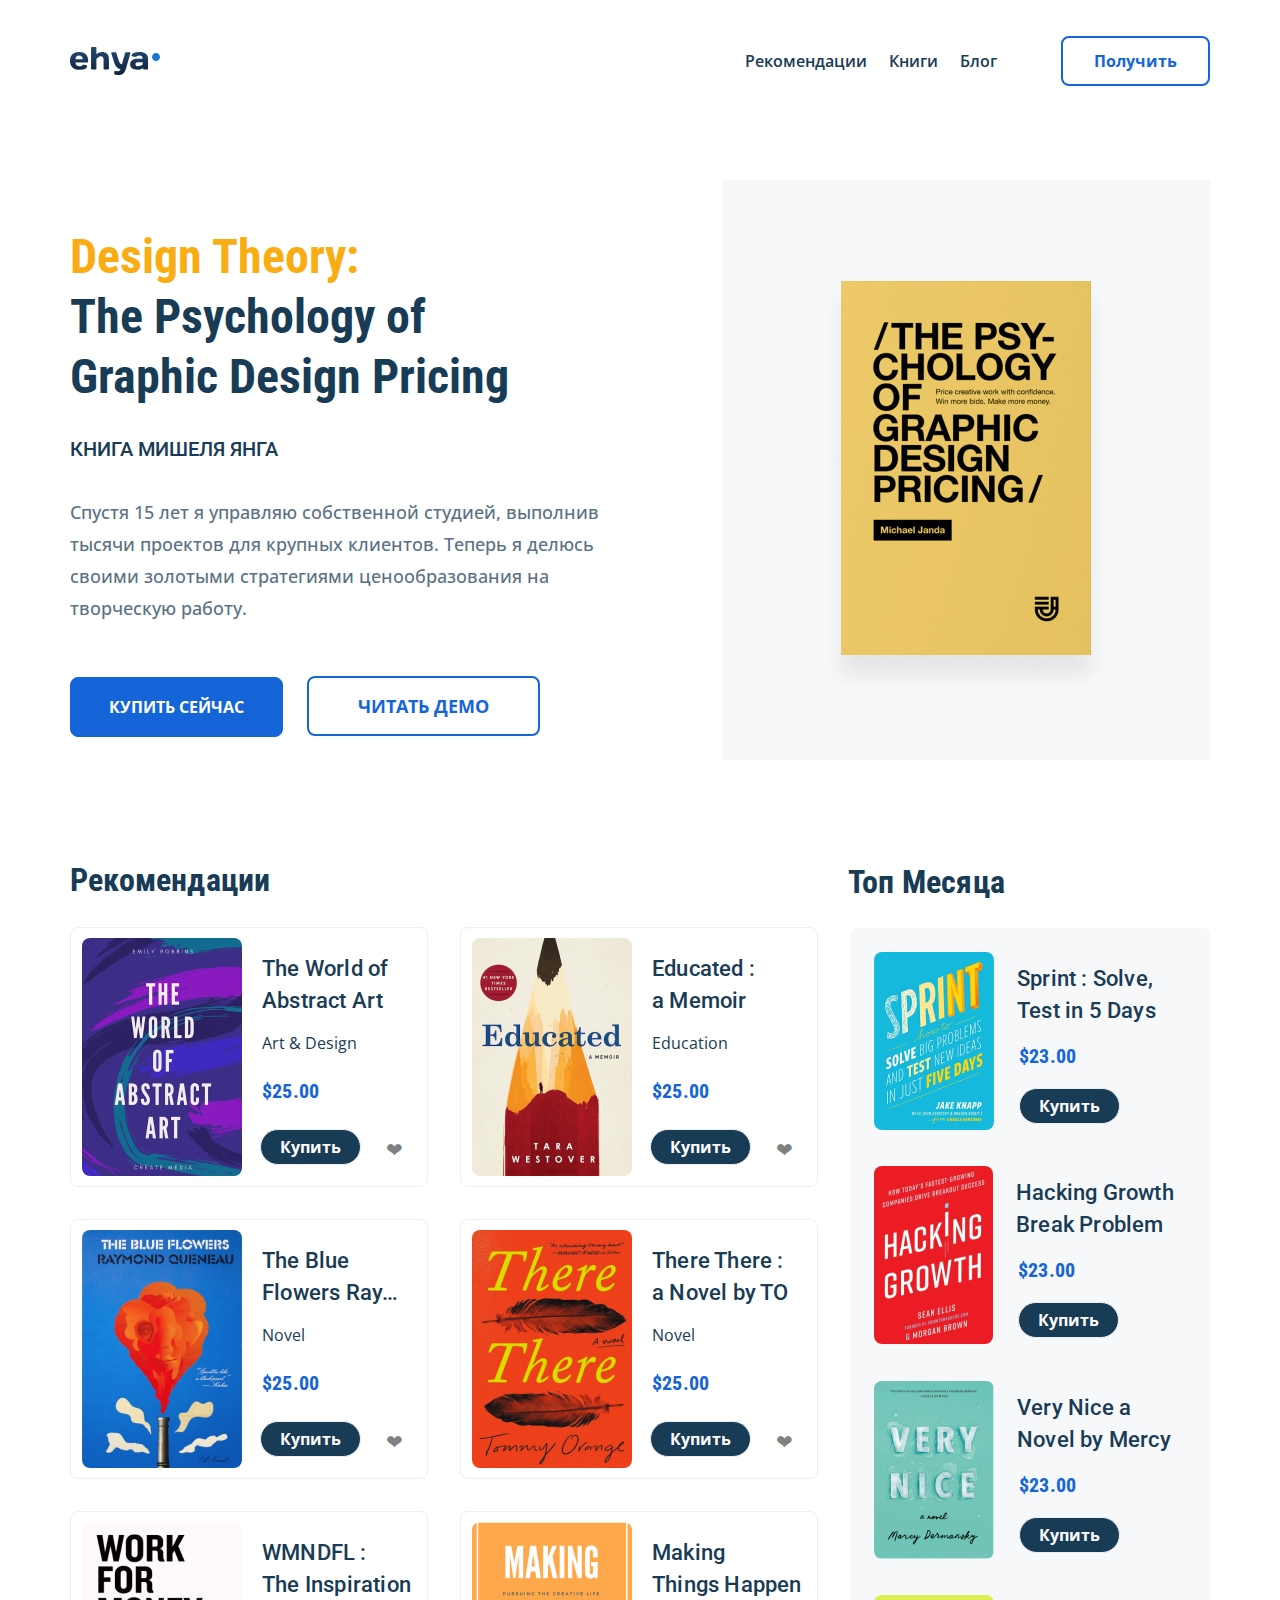
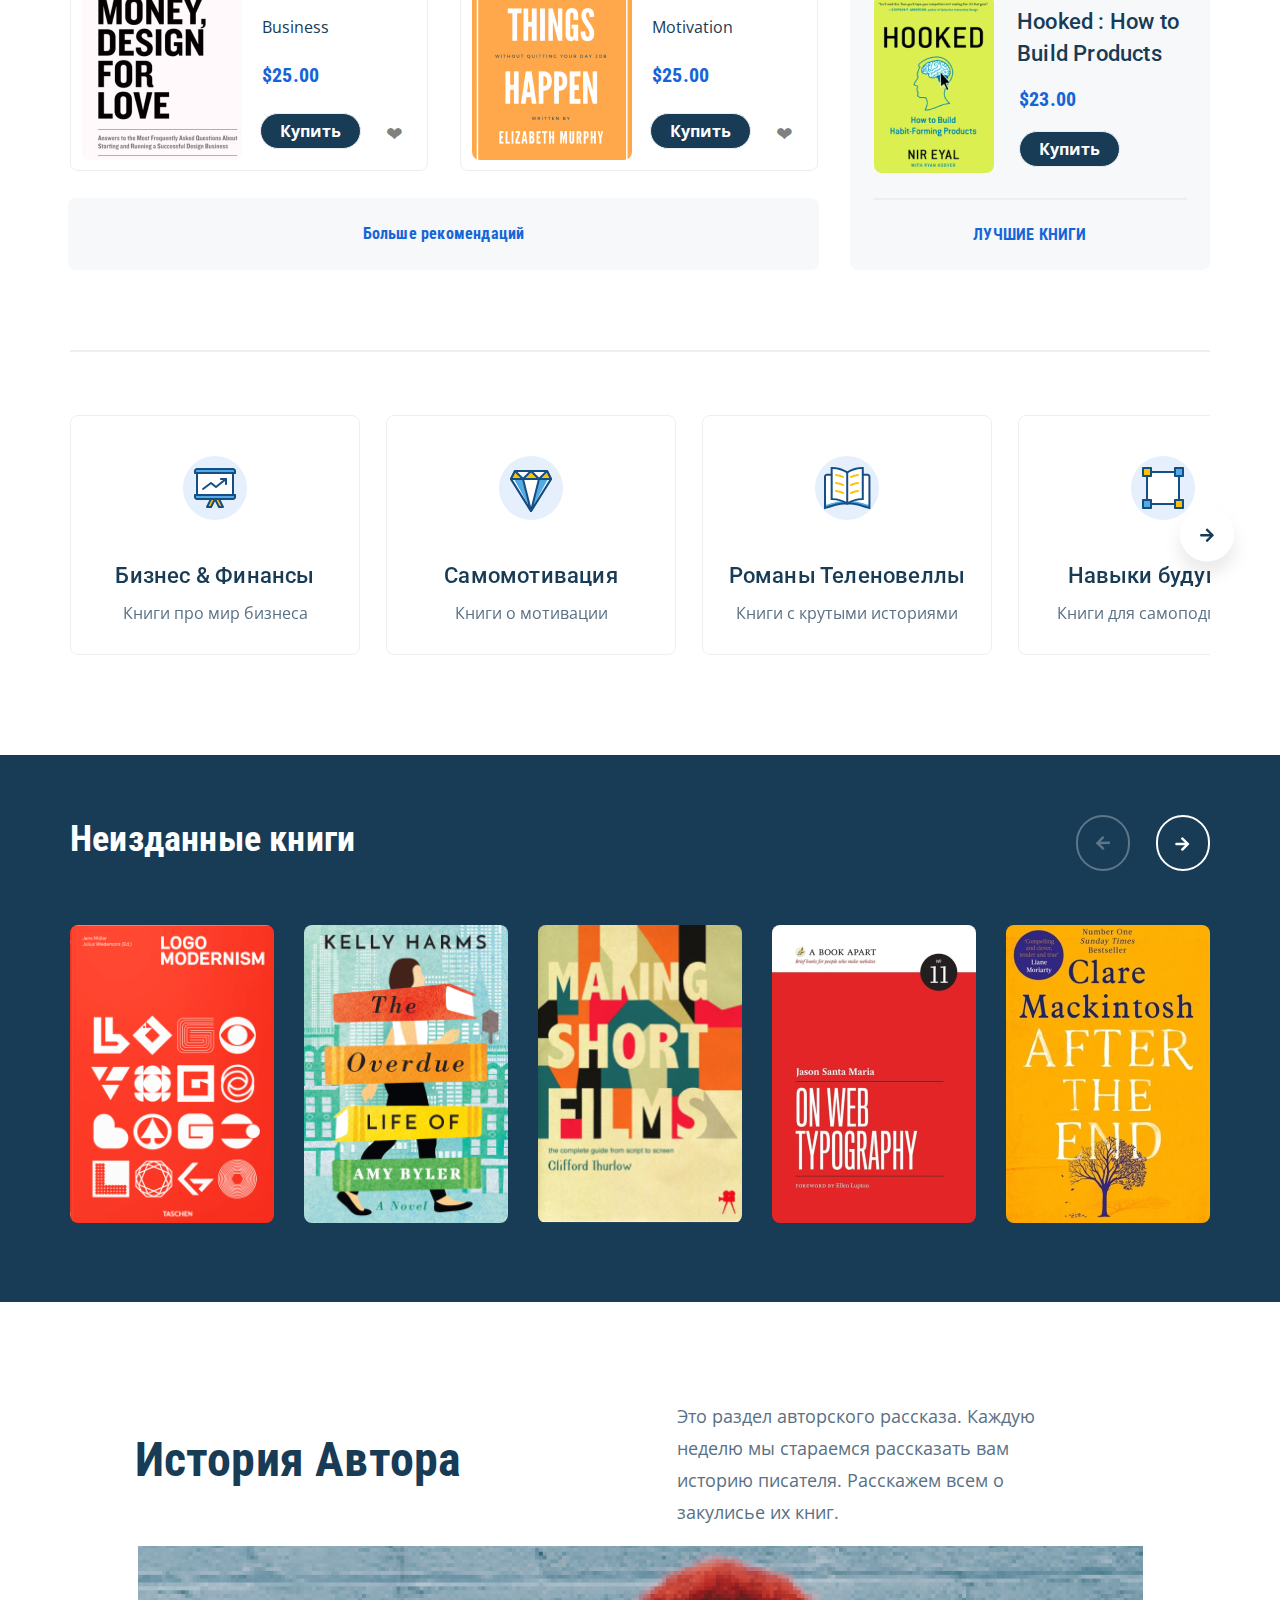
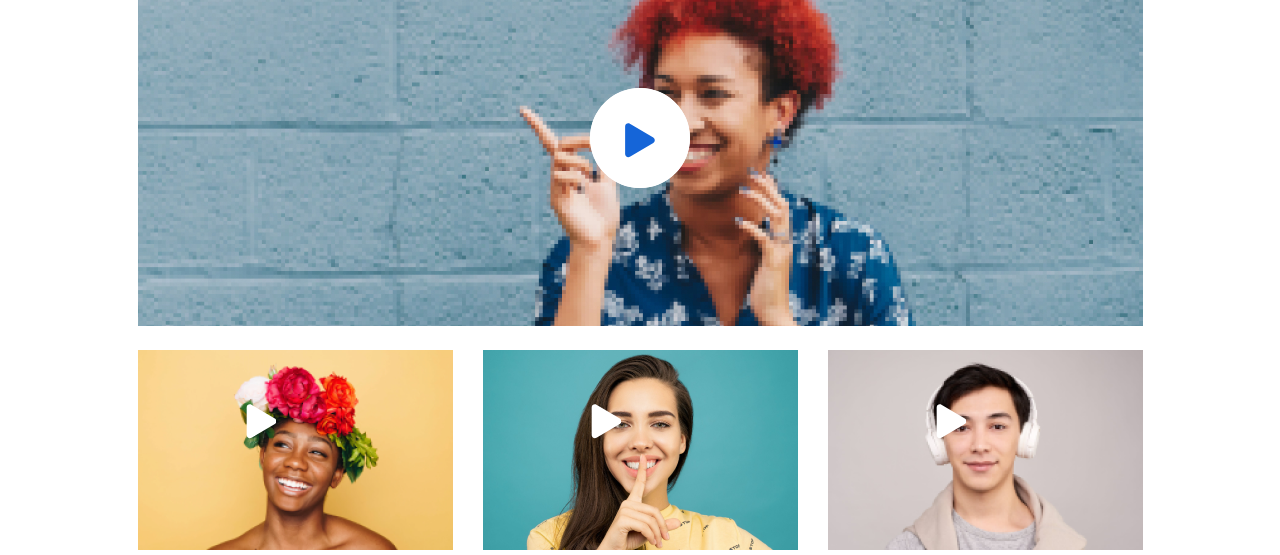
==== commit da25e8c6: "create: added section history and plugin fancybox" ====
--- a/index.html
+++ b/index.html
@@ -16,6 +16,7 @@
   <link rel="stylesheet" href="css/style.css">
   <link rel="stylesheet" href="css/slick.css">
   <link rel="stylesheet" href="css/slick-theme.css">
+  <link rel="stylesheet" href="css/jquery.fancybox.min.css">
 </head>
 
 <body>
@@ -403,6 +404,85 @@
     </div>
   </div>
   <!-- /.unpublished -->
+  <div class="container">
+    <div class="history">
+      <h3 class="history-title">История Автора</h3>
+      <p class="history-text">Это раздел авторского рассказа. Каждую неделю мы стараемся рассказать вам историю
+        писателя. Расскажем всем о закулисье их книг.
+      </p>
+    </div>
+    <div class="video">
+      <div id="player" class="video-big">
+        <a data-fancybox href="https://www.youtube.com/watch?v=eRHbk8bV7C0" class="video-link">
+          <picture>
+            <img class="video-media" src="/img/big-video-1.jpg" alt="icon: video-big">
+          </picture>
+          <form class="video-button" aria-label="запустить видео">
+            <svg width="100" height="100" viewBox="0 0 100 100" fill="none" xmlns="http://www.w3.org/2000/svg">
+              <path class="video-play" fill-rule="evenodd" clip-rule="evenodd"
+                d="M50 100C77.6142 100 100 77.6142 100 50C100 22.3858 77.6142 0 50 0C22.3858 0 0 22.3858 0 50C0 77.6142 22.3858 100 50 100Z"
+                fill="white" />
+              <path
+                d="M63.2812 49.5273L39.9062 35.7148C37.9805 34.5859 35.125 35.7148 35.125 38.4375V66.0625C35.125 68.5859 37.7812 70.1133 39.9062 68.8516L63.2812 55.0391C65.3398 53.7773 65.3398 50.7891 63.2812 49.5273Z"
+                fill="#1565D8" />
+            </svg>
+          </form>
+        </a>
+
+      </div>
+
+      <div class="video-wrap">
+        <div class="minvideo-left minvideo">
+          <a data-fancybox href="https://www.youtube.com/watch?v=eRHbk8bV7C0" class="video-link">
+            <picture>
+              <img class="minvideo-media" src="/img/Image-left.png" alt="icon: video-big">
+            </picture>
+            <form class="minvideo-button" aria-label="запустить видео">
+              <svg width="31" height="37" viewBox="0 0 31 37" xmlns="http://www.w3.org/2000/svg">
+                <path class="minvideo-play"
+                  d="M28.2812 15.5273L4.90625 1.71484C2.98047 0.585938 0.125 1.71484 0.125 4.4375V32.0625C0.125 34.5859 2.78125 36.1133 4.90625 34.8516L28.2812 21.0391C30.3398 19.7773 30.3398 16.7891 28.2812 15.5273Z"
+                  fill="#1565D8" />
+              </svg>
+            </form>
+          </a>
+
+        </div>
+
+        <div class="minvideo-center minvideo">
+          <a data-fancybox href="https://www.youtube.com/watch?v=eRHbk8bV7C0" class="video-link">
+            <picture>
+              <img class="minvideo-media" src="/img/Image-center.png" alt="icon: video-big">
+            </picture>
+            <form class="minvideo-button" aria-label="запустить видео">
+              <svg width="31" height="37" viewBox="0 0 31 37" xmlns="http://www.w3.org/2000/svg">
+                <path class="minvideo-play"
+                  d="M28.2812 15.5273L4.90625 1.71484C2.98047 0.585938 0.125 1.71484 0.125 4.4375V32.0625C0.125 34.5859 2.78125 36.1133 4.90625 34.8516L28.2812 21.0391C30.3398 19.7773 30.3398 16.7891 28.2812 15.5273Z"
+                  fill="#1565D8" />
+              </svg>
+            </form>
+          </a>
+
+        </div>
+
+        <div class="minvideo-right minvideo">
+          <a data-fancybox href="https://www.youtube.com/watch?v=eRHbk8bV7C0" class="video-link">
+            <picture>
+              <img class="minvideo-media" src="/img/Image-right.png" alt="icon: video-big">
+            </picture>
+            <form class="minvideo-button" aria-label="запустить видео">
+              <svg width="31" height="37" viewBox="0 0 31 37" xmlns="http://www.w3.org/2000/svg">
+                <path class="minvideo-play"
+                  d="M28.2812 15.5273L4.90625 1.71484C2.98047 0.585938 0.125 1.71484 0.125 4.4375V32.0625C0.125 34.5859 2.78125 36.1133 4.90625 34.8516L28.2812 21.0391C30.3398 19.7773 30.3398 16.7891 28.2812 15.5273Z"
+                  fill="#1565D8" />
+              </svg>
+            </form>
+          </a>
+        </div>
+      </div>
+
+    </div>
+    <!-- ./history -->
+  </div>
   <div class="modal">
     <div class="modal__overlay"></div>
     <!-- /.modal__overlay -->
@@ -436,6 +516,7 @@
   <script src="js/slick.min.js"></script>
   <script src="js/jquery.validate.min.js"></script>
   <script src="js/jquery.mask.min.js"></script>
+  <script src="js/jquery.fancybox.min.js"></script>
   <!-- <script src="js/slick.js"></script> -->
   <script src="js/main.js"></script>
 </body>
--- a/css/style.css
+++ b/css/style.css
@@ -1127,6 +1127,129 @@
   line-height: 48px;
   letter-spacing: 0.2px;
   color: #FFFFFF;
+}
+
+.history {
+  display: -ms-grid;
+  display: grid;
+  -ms-grid-columns: 40% 60%;
+      grid-template-columns: 40% 60%;
+  justify-items: center;
+}
+
+.history-title {
+  font-family: Roboto Condensed;
+  font-style: normal;
+  font-weight: bold;
+  font-size: 48px;
+  line-height: 60px;
+  letter-spacing: 0.2px;
+  color: #183B56;
+}
+
+.history-text {
+  width: 383px;
+  font-family: Open Sans;
+  font-style: normal;
+  font-weight: normal;
+  font-size: 18px;
+  line-height: 32px;
+  color: #5A7184;
+}
+
+.video {
+  display: -ms-grid;
+  display: grid;
+  -ms-grid-columns: 100%;
+      grid-template-columns: 100%;
+  row-gap: 20px;
+  -ms-grid-row-align: center;
+      align-self: center;
+  -ms-grid-column-align: center;
+      justify-self: center;
+  justify-items: center;
+}
+
+.video-big {
+  position: relative;
+}
+
+.video-wrap {
+  display: -ms-grid;
+  display: grid;
+  -ms-grid-columns: (315px)[3];
+      grid-template-columns: repeat(3, 315px);
+  -webkit-column-gap: 30px;
+          column-gap: 30px;
+}
+
+.video-button {
+  position: absolute;
+  top: 50%;
+  left: 50%;
+  width: 100px;
+  height: 100px;
+  background-color: #fff;
+  border-radius: 50%;
+  -webkit-transform: translate(-50%, -50%);
+          transform: translate(-50%, -50%);
+  border: none;
+  cursor: pointer;
+  padding: 0;
+}
+
+.video-play {
+  position: absolute;
+  top: 50%;
+  left: 50%;
+  width: 100px;
+  height: 100px;
+  width: 30px;
+  height: 39px;
+  -webkit-transform: translate(0%, 0%);
+          transform: translate(0%, 0%);
+  z-index: 99;
+  text-align: center;
+}
+
+.minvideo-left {
+  position: relative;
+}
+
+.minvideo-center {
+  position: relative;
+}
+
+.minvideo-right {
+  position: relative;
+}
+
+.minvideo-button {
+  position: absolute;
+  top: 50%;
+  left: 50%;
+  width: 100px;
+  height: 100px;
+  background-color: transparent;
+  border-radius: 50%;
+  -webkit-transform: translate(-50%, -50%);
+          transform: translate(-50%, -50%);
+  border: none;
+  cursor: pointer;
+  padding: 0;
+}
+
+.minvideo-play {
+  fill: #ffffff;
+  position: absolute;
+  top: 50%;
+  left: 50%;
+  width: 100px;
+  height: 100px;
+  width: 30px;
+  height: 39px;
+  -webkit-transform: translate(5%, 0%);
+          transform: translate(5%, 0%);
 }
 
 @media (max-width: 1440px) {
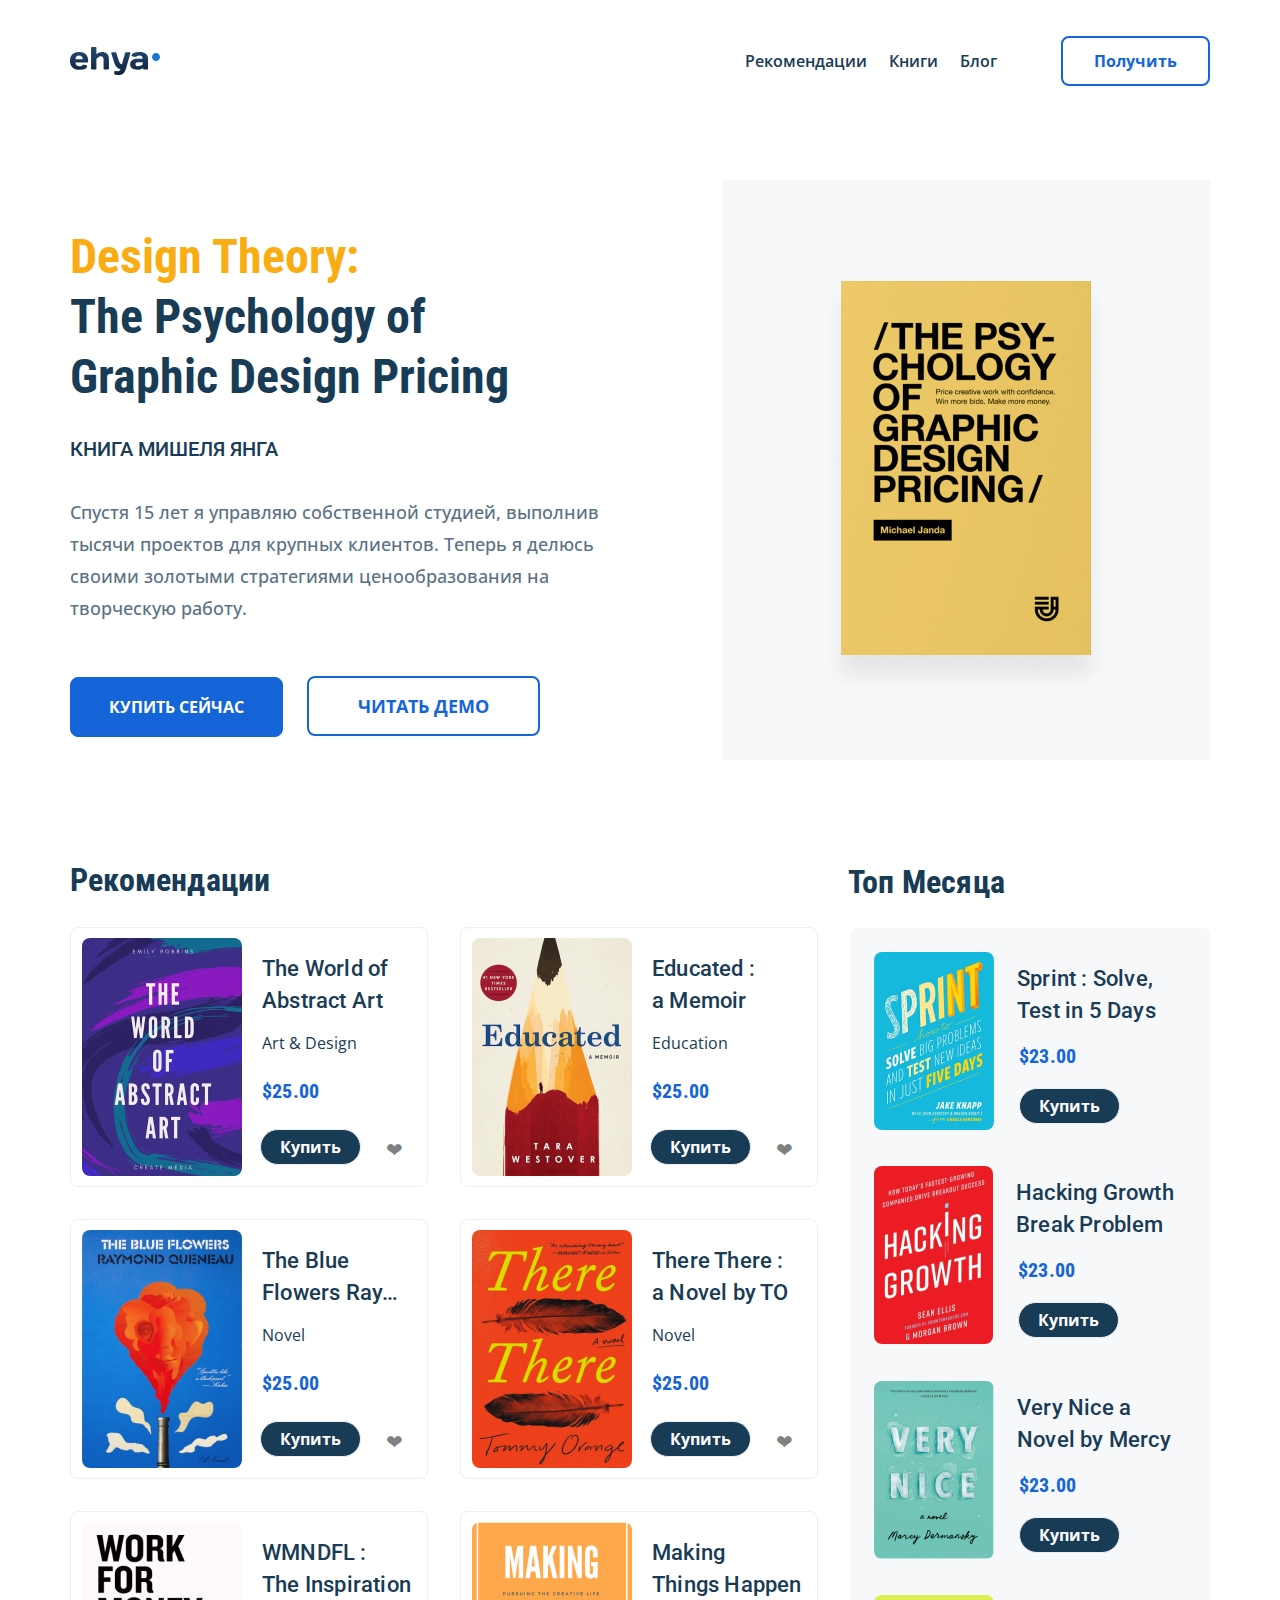
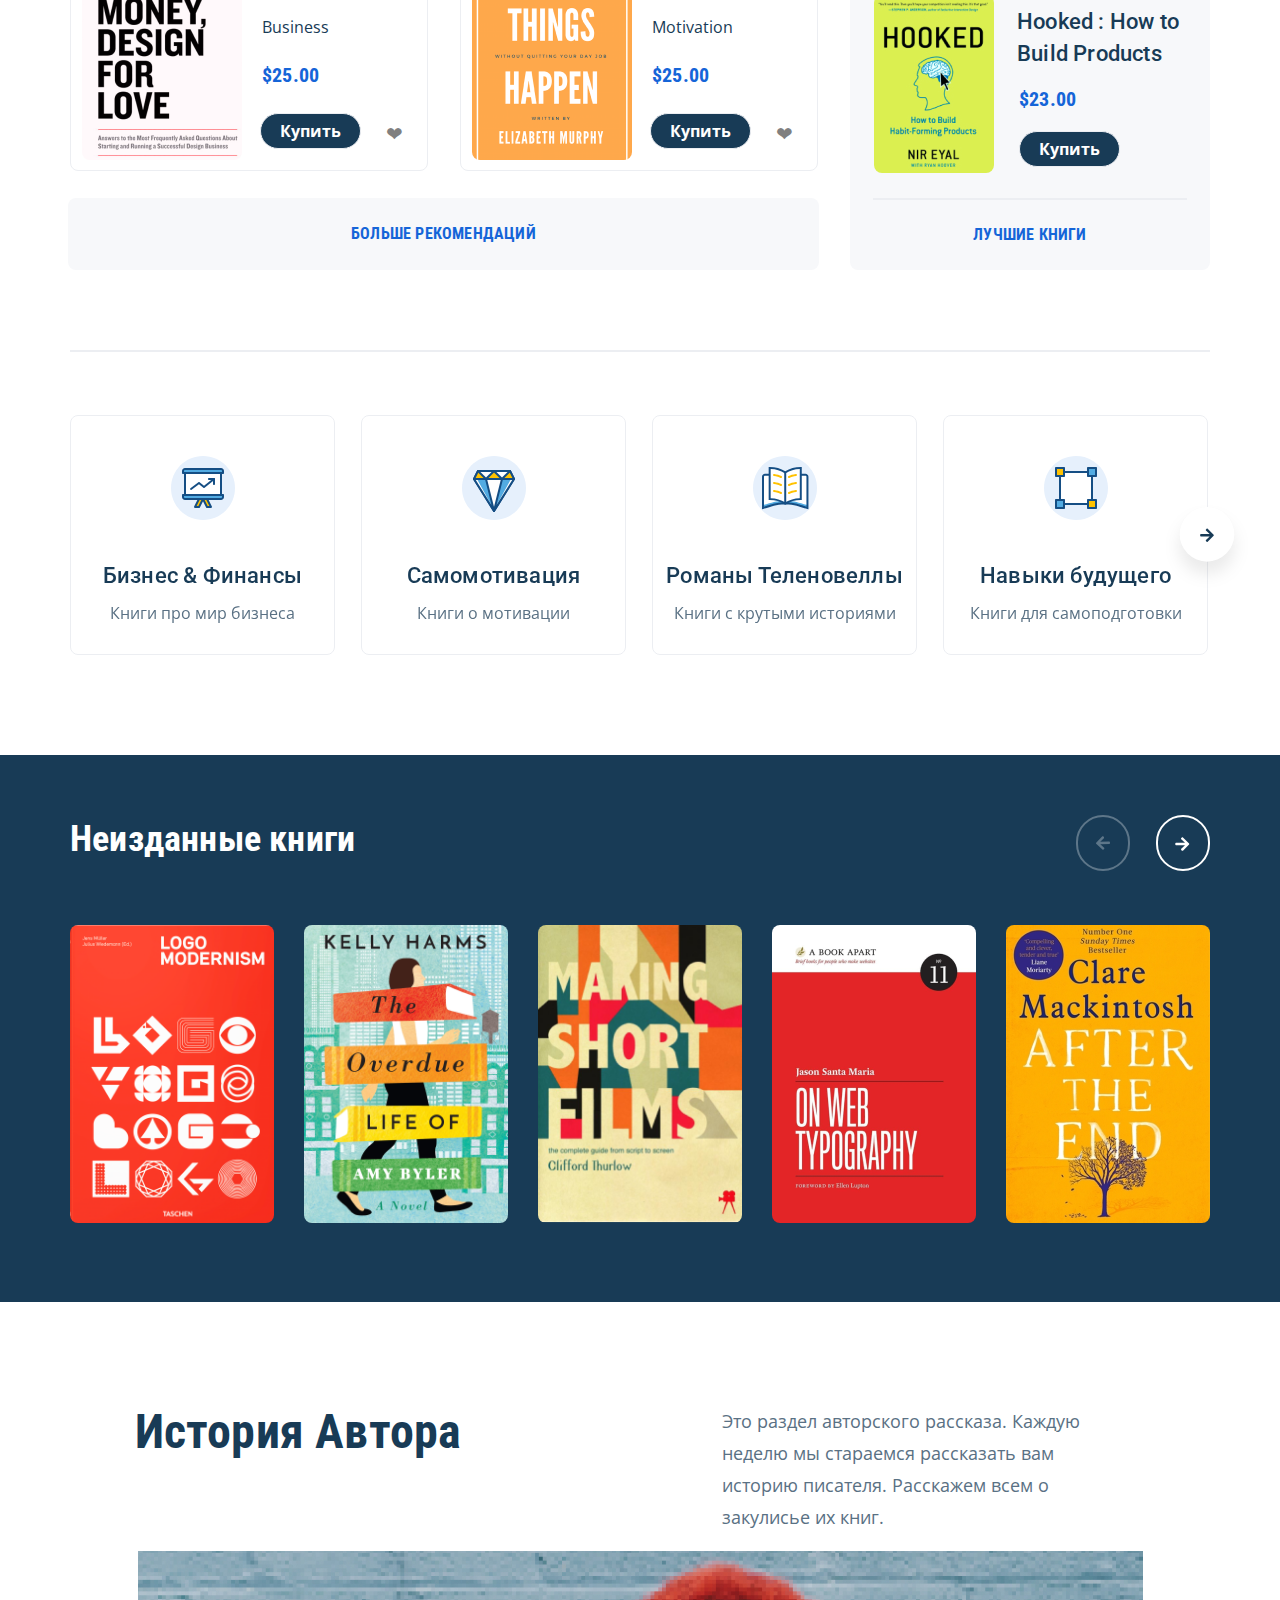
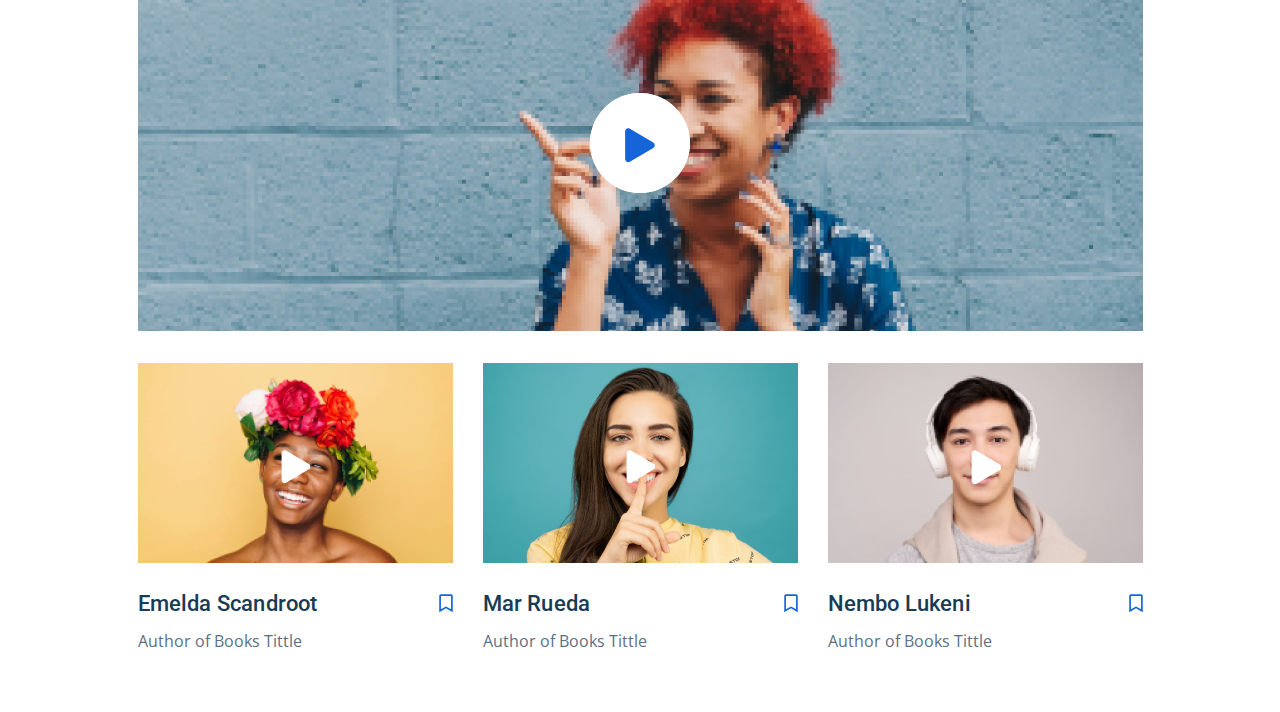
==== commit e3ba713c: "fix: fixed all media for section history" ====
--- a/index.html
+++ b/index.html
@@ -14,9 +14,9 @@
     href="https://fonts.googleapis.com/css2?family=Open+Sans:wght@400;600;700&family=Roboto+Condensed:wght@700&family=Roboto:wght@500&display=swap"
     rel="stylesheet">
   <link rel="stylesheet" href="css/style.css">
+  <link rel="stylesheet" href="css/jquery.fancybox.min.css">
   <link rel="stylesheet" href="css/slick.css">
   <link rel="stylesheet" href="css/slick-theme.css">
-  <link rel="stylesheet" href="css/jquery.fancybox.min.css">
 </head>
 
 <body>
@@ -404,7 +404,7 @@
     </div>
   </div>
   <!-- /.unpublished -->
-  <div class="container">
+  <div class="container cont-history">
     <div class="history">
       <h3 class="history-title">История Автора</h3>
       <p class="history-text">Это раздел авторского рассказа. Каждую неделю мы стараемся рассказать вам историю
@@ -415,10 +415,11 @@
       <div id="player" class="video-big">
         <a data-fancybox href="https://www.youtube.com/watch?v=eRHbk8bV7C0" class="video-link">
           <picture>
+            <source srcset="img/media-320.png" type="image/png" media="(max-width:400px)">
             <img class="video-media" src="/img/big-video-1.jpg" alt="icon: video-big">
           </picture>
           <form class="video-button" aria-label="запустить видео">
-            <svg width="100" height="100" viewBox="0 0 100 100" fill="none" xmlns="http://www.w3.org/2000/svg">
+            <svg viewBox="0 0 100 100" fill="none" xmlns="http://www.w3.org/2000/svg">
               <path class="video-play" fill-rule="evenodd" clip-rule="evenodd"
                 d="M50 100C77.6142 100 100 77.6142 100 50C100 22.3858 77.6142 0 50 0C22.3858 0 0 22.3858 0 50C0 77.6142 22.3858 100 50 100Z"
                 fill="white" />
@@ -431,52 +432,69 @@
 
       </div>
 
-      <div class="video-wrap">
-        <div class="minvideo-left minvideo">
-          <a data-fancybox href="https://www.youtube.com/watch?v=eRHbk8bV7C0" class="video-link">
-            <picture>
-              <img class="minvideo-media" src="/img/Image-left.png" alt="icon: video-big">
-            </picture>
-            <form class="minvideo-button" aria-label="запустить видео">
-              <svg width="31" height="37" viewBox="0 0 31 37" xmlns="http://www.w3.org/2000/svg">
-                <path class="minvideo-play"
-                  d="M28.2812 15.5273L4.90625 1.71484C2.98047 0.585938 0.125 1.71484 0.125 4.4375V32.0625C0.125 34.5859 2.78125 36.1133 4.90625 34.8516L28.2812 21.0391C30.3398 19.7773 30.3398 16.7891 28.2812 15.5273Z"
-                  fill="#1565D8" />
-              </svg>
-            </form>
-          </a>
-
-        </div>
-
-        <div class="minvideo-center minvideo">
-          <a data-fancybox href="https://www.youtube.com/watch?v=eRHbk8bV7C0" class="video-link">
-            <picture>
-              <img class="minvideo-media" src="/img/Image-center.png" alt="icon: video-big">
-            </picture>
-            <form class="minvideo-button" aria-label="запустить видео">
-              <svg width="31" height="37" viewBox="0 0 31 37" xmlns="http://www.w3.org/2000/svg">
-                <path class="minvideo-play"
-                  d="M28.2812 15.5273L4.90625 1.71484C2.98047 0.585938 0.125 1.71484 0.125 4.4375V32.0625C0.125 34.5859 2.78125 36.1133 4.90625 34.8516L28.2812 21.0391C30.3398 19.7773 30.3398 16.7891 28.2812 15.5273Z"
-                  fill="#1565D8" />
-              </svg>
-            </form>
-          </a>
-
-        </div>
-
-        <div class="minvideo-right minvideo">
-          <a data-fancybox href="https://www.youtube.com/watch?v=eRHbk8bV7C0" class="video-link">
-            <picture>
-              <img class="minvideo-media" src="/img/Image-right.png" alt="icon: video-big">
-            </picture>
-            <form class="minvideo-button" aria-label="запустить видео">
-              <svg width="31" height="37" viewBox="0 0 31 37" xmlns="http://www.w3.org/2000/svg">
-                <path class="minvideo-play"
-                  d="M28.2812 15.5273L4.90625 1.71484C2.98047 0.585938 0.125 1.71484 0.125 4.4375V32.0625C0.125 34.5859 2.78125 36.1133 4.90625 34.8516L28.2812 21.0391C30.3398 19.7773 30.3398 16.7891 28.2812 15.5273Z"
-                  fill="#1565D8" />
-              </svg>
-            </form>
-          </a>
+      <div class="container cont-wrap">
+        <div class="video-wrap">
+          <div class="minvideo-left minvideo">
+            <a data-fancybox href="https://www.youtube.com/watch?v=eRHbk8bV7C0" class="video-link">
+              <picture>
+                <source srcset="img/mini-left.png" type="image/png" media="(max-width:400px)">
+                <img class="minvideo-media" src="/img/Image-left.png" alt="icon: video-big">
+              </picture>
+              <form class="minvideo-button" aria-label="запустить видео">
+                <svg viewBox="0 0 31 37" xmlns="http://www.w3.org/2000/svg">
+                  <path class="minvideo-play"
+                    d="M28.2812 15.5273L4.90625 1.71484C2.98047 0.585938 0.125 1.71484 0.125 4.4375V32.0625C0.125 34.5859 2.78125 36.1133 4.90625 34.8516L28.2812 21.0391C30.3398 19.7773 30.3398 16.7891 28.2812 15.5273Z"
+                    fill="#1565D8" />
+                </svg>
+              </form>
+            </a>
+            <div class="name-wrap">
+              <span class="name">Emelda Scandroot</span>
+              <img src="img/Icon-check.svg" alt="Icon-check" class="checkbox">
+            </div>
+            <span class="name-author">Author of Books Tittle</span>
+          </div>
+
+          <div class="minvideo-center minvideo">
+            <a data-fancybox href="https://www.youtube.com/watch?v=eRHbk8bV7C0" class="video-link">
+              <picture>
+                <source srcset="img/mini-center.png" type="image/png" media="(max-width:400px)">
+                <img class="minvideo-media" src="/img/Image-center.png" alt="icon: video-big">
+              </picture>
+              <form class="minvideo-button" aria-label="запустить видео">
+                <svg viewBox="0 0 31 37" xmlns="http://www.w3.org/2000/svg">
+                  <path class="minvideo-play"
+                    d="M28.2812 15.5273L4.90625 1.71484C2.98047 0.585938 0.125 1.71484 0.125 4.4375V32.0625C0.125 34.5859 2.78125 36.1133 4.90625 34.8516L28.2812 21.0391C30.3398 19.7773 30.3398 16.7891 28.2812 15.5273Z"
+                    fill="#1565D8" />
+                </svg>
+              </form>
+            </a>
+            <div class="name-wrap">
+              <span class="name">Mar Rueda</span>
+              <img src="img/Icon-check.svg" alt="Icon-check" class="checkbox">
+            </div>
+            <span class="name-author">Author of Books Tittle</span>
+          </div>
+
+          <div class="minvideo-right minvideo right-hide">
+            <a data-fancybox href="https://www.youtube.com/watch?v=eRHbk8bV7C0" class="video-link">
+              <picture>
+                <img class="minvideo-media" src="/img/Image-right.png" alt="icon: video-big">
+              </picture>
+              <form class="minvideo-button" aria-label="запустить видео">
+                <svg width="31" height="37" viewBox="0 0 31 37" xmlns="http://www.w3.org/2000/svg">
+                  <path class="minvideo-play"
+                    d="M28.2812 15.5273L4.90625 1.71484C2.98047 0.585938 0.125 1.71484 0.125 4.4375V32.0625C0.125 34.5859 2.78125 36.1133 4.90625 34.8516L28.2812 21.0391C30.3398 19.7773 30.3398 16.7891 28.2812 15.5273Z"
+                    fill="#1565D8" />
+                </svg>
+              </form>
+            </a>
+            <div class="name-wrap">
+              <span class="name">Nembo Lukeni</span>
+              <img src="img/Icon-check.svg" alt="Icon-check" class="checkbox">
+            </div>
+            <span class="name-author">Author of Books Tittle</span>
+          </div>
         </div>
       </div>
 
--- a/css/style.css
+++ b/css/style.css
@@ -836,6 +836,7 @@
   text-align: center;
   letter-spacing: 0.2px;
   color: #1565D8;
+  text-transform: uppercase;
 }
 
 .lider {
@@ -1039,7 +1040,7 @@
 }
 
 .slider {
-  width: 265px;
+  max-width: 265px;
   height: 240px;
   border-radius: 8px;
   border: 1px solid #ECEEF2;
@@ -1145,6 +1146,7 @@
   line-height: 60px;
   letter-spacing: 0.2px;
   color: #183B56;
+  margin-top: 20px;
 }
 
 .history-text {
@@ -1155,6 +1157,8 @@
   font-size: 18px;
   line-height: 32px;
   color: #5A7184;
+  margin-top: 23px;
+  margin-left: 90px;
 }
 
 .video {
@@ -1168,6 +1172,12 @@
   -ms-grid-column-align: center;
       justify-self: center;
   justify-items: center;
+  padding-bottom: 60px;
+}
+
+.video-media {
+  width: 1005px;
+  height: auto;
 }
 
 .video-big {
@@ -1202,8 +1212,6 @@
   position: absolute;
   top: 50%;
   left: 50%;
-  width: 100px;
-  height: 100px;
   width: 30px;
   height: 39px;
   -webkit-transform: translate(0%, 0%);
@@ -1212,6 +1220,10 @@
   text-align: center;
 }
 
+.minvideo {
+  margin-top: 8px;
+}
+
 .minvideo-left {
   position: relative;
 }
@@ -1226,8 +1238,8 @@
 
 .minvideo-button {
   position: absolute;
-  top: 50%;
-  left: 50%;
+  top: 46%;
+  left: 61%;
   width: 100px;
   height: 100px;
   background-color: transparent;
@@ -1244,12 +1256,47 @@
   position: absolute;
   top: 50%;
   left: 50%;
-  width: 100px;
-  height: 100px;
   width: 30px;
   height: 39px;
   -webkit-transform: translate(5%, 0%);
           transform: translate(5%, 0%);
+}
+
+.minvideo-media {
+  width: 315px;
+}
+
+.name {
+  font-family: Roboto;
+  font-style: normal;
+  font-weight: 500;
+  font-size: 22px;
+  line-height: 32px;
+  letter-spacing: 0.2px;
+  color: #183B56;
+}
+
+.name-wrap {
+  display: -webkit-box;
+  display: -ms-flexbox;
+  display: flex;
+  -webkit-box-align: center;
+      -ms-flex-align: center;
+          align-items: center;
+  -webkit-box-pack: justify;
+      -ms-flex-pack: justify;
+          justify-content: space-between;
+  margin-top: 20px;
+  margin-bottom: 10px;
+}
+
+.name-author {
+  font-family: Open Sans;
+  font-style: normal;
+  font-weight: normal;
+  font-size: 16px;
+  line-height: 22px;
+  color: #5A7184;
 }
 
 @media (max-width: 1440px) {
@@ -1334,7 +1381,7 @@
     max-height: 255px;
     margin: 10px 0 1px 11px;
   }
-  .slide-wrap:not {
+  .slide-wrap {
     margin-right: 0;
   }
   .slider {
@@ -1345,6 +1392,17 @@
   }
   .unpub-title {
     margin-left: 27px;
+  }
+  .video-media {
+    width: 100%;
+    height: auto;
+  }
+  .minvideo {
+    width: 86%;
+  }
+  .minvideo-media {
+    width: 100%;
+    margin-right: 0;
   }
 }
 
@@ -1415,6 +1473,30 @@
     width: 335px;
     margin-left: -340px;
   }
+  .history-title {
+    font-size: 38px;
+  }
+  .history-text {
+    font-size: 14px;
+  }
+  .right-hide {
+    display: none;
+  }
+  .video-wrap {
+    display: -webkit-box;
+    display: -ms-flexbox;
+    display: flex;
+  }
+  .video-button {
+    background-color: transparent;
+  }
+  .minvideo-left {
+    width: 340px;
+  }
+  .minvideo-center {
+    width: 340px;
+    margin-left: 15px;
+  }
 }
 
 @media (max-width: 767px) {
@@ -1426,6 +1508,10 @@
   .container {
     max-width: 576px;
     width: 92%;
+  }
+  .cont-wrap {
+    max-width: 576px;
+    width: 100%;
   }
   .navbar--mobile_fixed {
     position: fixed;
@@ -1758,6 +1844,38 @@
   .unpub-title {
     font-size: 28px;
   }
+  .history-title {
+    font-size: 26px;
+  }
+  .history-text {
+    font-size: 12px;
+    line-height: 2;
+    width: 250px;
+  }
+  .video-wrap {
+    display: -webkit-box;
+    display: -ms-flexbox;
+    display: flex;
+  }
+  .video-button {
+    background-color: transparent;
+  }
+  .minvideo {
+    max-width: 250px;
+  }
+  .minvideo-left {
+    max-width: 272px;
+  }
+  .minvideo-center {
+    max-width: 272px;
+    margin-left: 0;
+  }
+  .name {
+    font-size: 16px;
+  }
+  .name-author {
+    font-size: 14px;
+  }
 }
 
 @media (max-width: 575px) {
@@ -2059,6 +2177,43 @@
     line-height: 36px;
     margin-top: -280px;
     margin-left: -2px;
+  }
+  .history-title {
+    font-size: 18px;
+  }
+  .history-text {
+    font-size: 10px;
+    line-height: 2;
+    width: 200px;
+    margin-left: 0px;
+  }
+  .cont-wrap {
+    max-width: 500px;
+    width: 100%;
+  }
+  .video-wrap {
+    display: -webkit-box;
+    display: -ms-flexbox;
+    display: flex;
+  }
+  .minvideo {
+    max-width: 350px;
+  }
+  .minvideo-left {
+    max-width: 372px;
+  }
+  .minvideo-center {
+    max-width: 372px;
+    margin-left: 0;
+  }
+  .name {
+    font-size: 12px;
+  }
+  .name-wrap {
+    margin-bottom: 0;
+  }
+  .name-author {
+    font-size: 12px;
   }
 }
 
@@ -2447,5 +2602,108 @@
     margin-top: -338px;
     margin-left: -2px;
   }
+  .history {
+    display: -webkit-box;
+    display: -ms-flexbox;
+    display: flex;
+    -webkit-box-orient: vertical;
+    -webkit-box-direction: normal;
+        -ms-flex-direction: column;
+            flex-direction: column;
+    -webkit-box-align: center;
+        -ms-flex-align: center;
+            align-items: center;
+    margin-top: -50px;
+  }
+  .history-title {
+    font-size: 28px;
+    line-height: 36px;
+    margin-top: 15px;
+  }
+  .history-text {
+    font-size: 18px;
+    line-height: 25px;
+    text-align: center;
+    width: 280px;
+    margin-top: -5px;
+  }
+  .video-big {
+    width: 300px;
+    height: 210px;
+    margin-top: 18px;
+  }
+  .video-media {
+    width: 300px;
+    height: 210px;
+    -o-object-fit: cover;
+       object-fit: cover;
+    position: absolute;
+    top: 0;
+    left: 0;
+  }
+  .cont-history {
+    width: 300px;
+  }
+  .cont-wrap {
+    width: 300px;
+    display: -ms-grid;
+    display: grid;
+    -ms-grid-columns: (140px)[2];
+        grid-template-columns: repeat(2, 140px);
+    row-gap: 10px;
+  }
+  .video {
+    row-gap: 20px;
+  }
+  .minvideo {
+    min-width: 140px;
+    margin: 0;
+  }
+  .minvideo-left {
+    width: 140px;
+  }
+  .minvideo-center {
+    width: 140px;
+    margin-left: -10px;
+  }
+  .minvideo-media {
+    width: 140px;
+  }
+  .name {
+    display: -ms-grid;
+    display: grid;
+    -ms-grid-row-align: center;
+        align-self: center;
+    -ms-grid-column-align: center;
+        justify-self: center;
+    justify-items: center;
+    font-size: 16px;
+    position: absolute;
+    margin-top: 2px;
+  }
+  .name-wrap {
+    display: -ms-grid;
+    display: grid;
+    -ms-grid-row-align: center;
+        align-self: center;
+    -ms-grid-column-align: center;
+        justify-self: center;
+    justify-items: center;
+  }
+  .name-author {
+    display: -webkit-box;
+    display: -ms-flexbox;
+    display: flex;
+    -webkit-box-pack: center;
+        -ms-flex-pack: center;
+            justify-content: center;
+    font-size: 12px;
+    margin-top: 19px;
+  }
+  .checkbox {
+    position: absolute;
+    margin-top: 120px;
+    width: 10px;
+  }
 }
 /*# sourceMappingURL=style.css.map */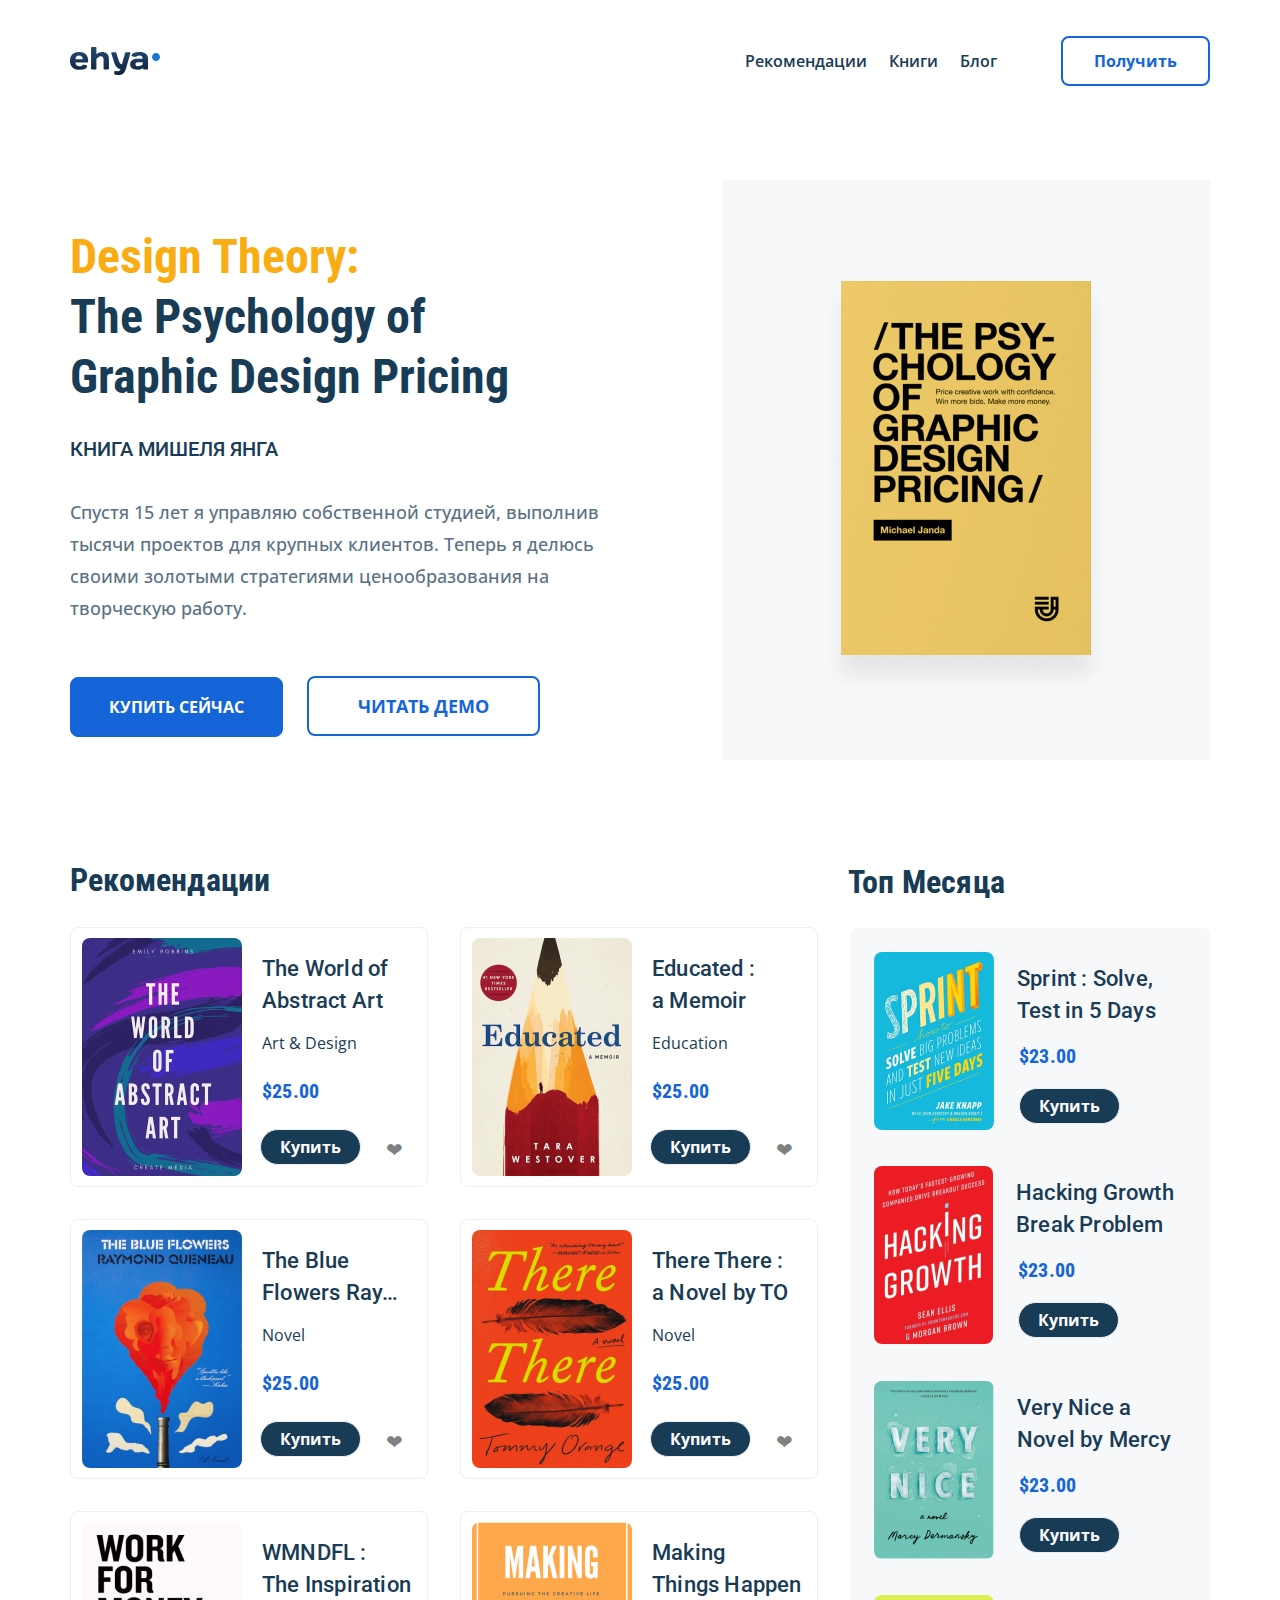
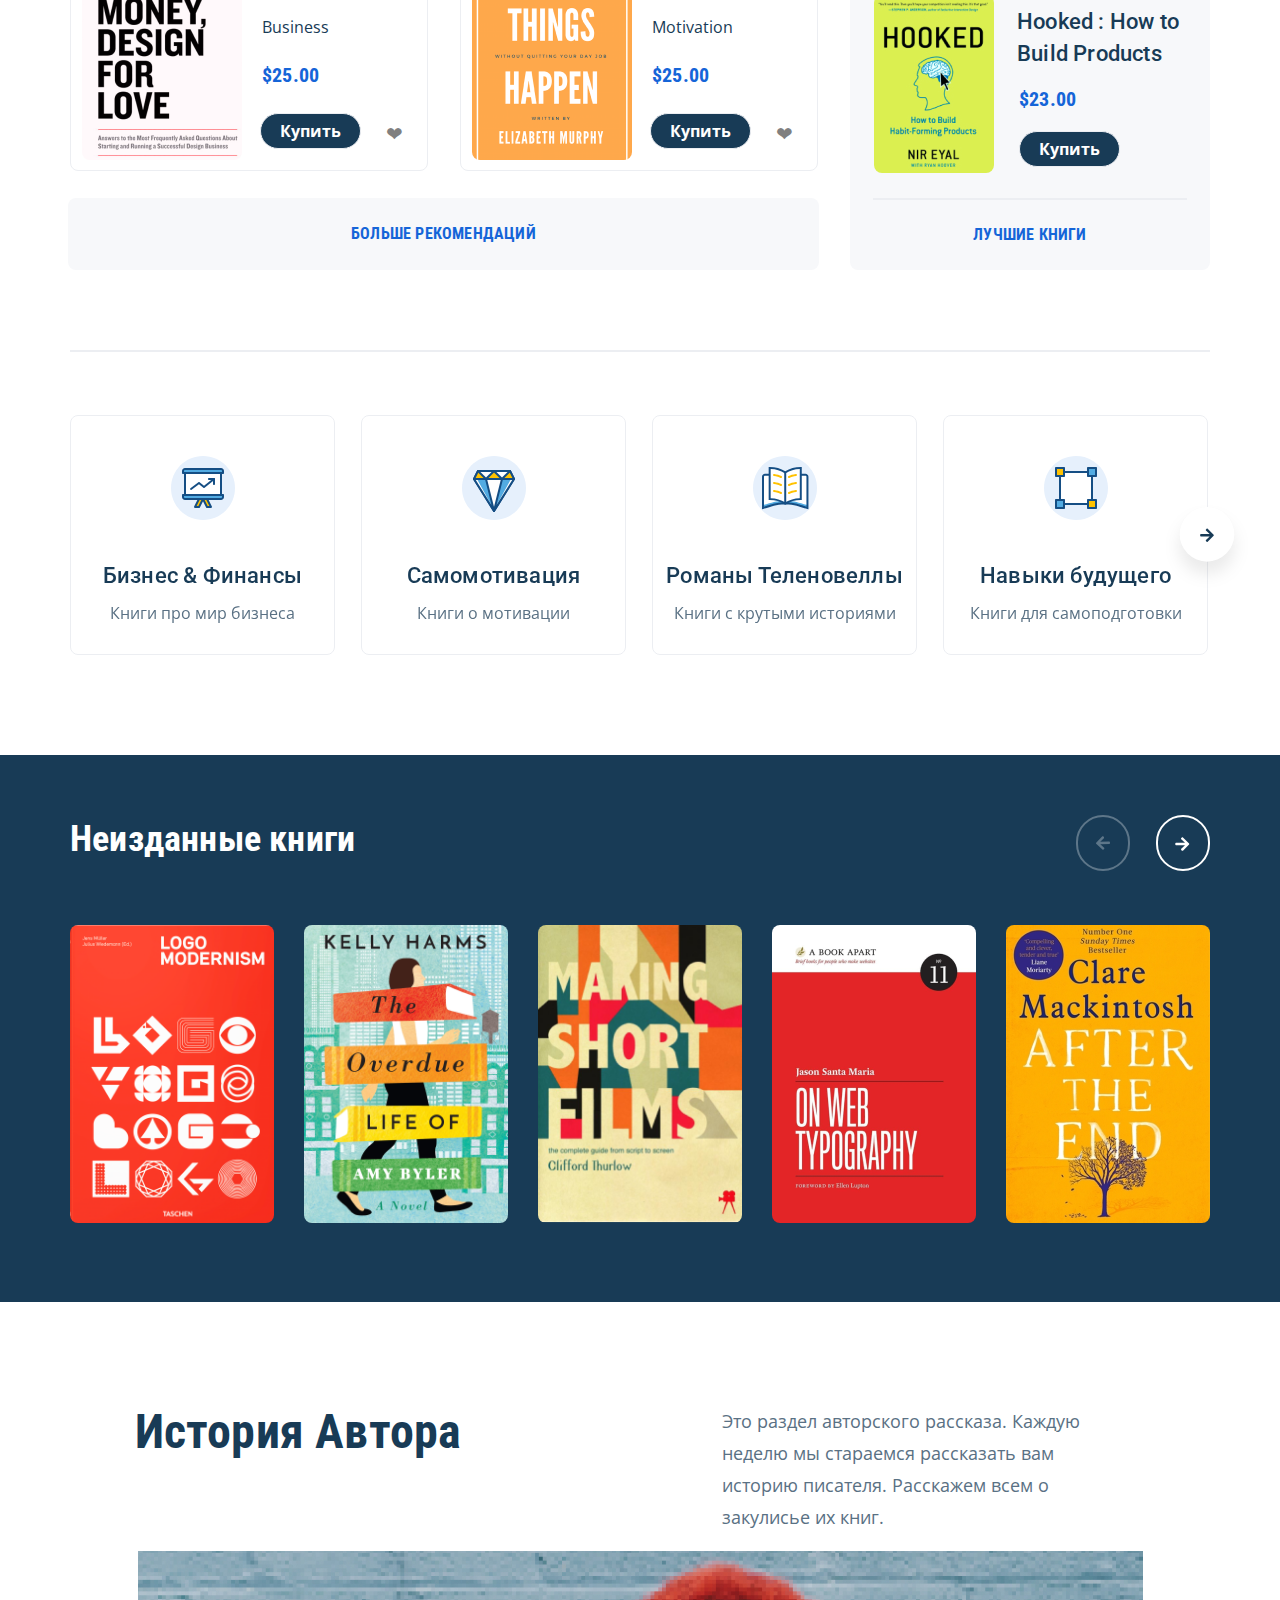
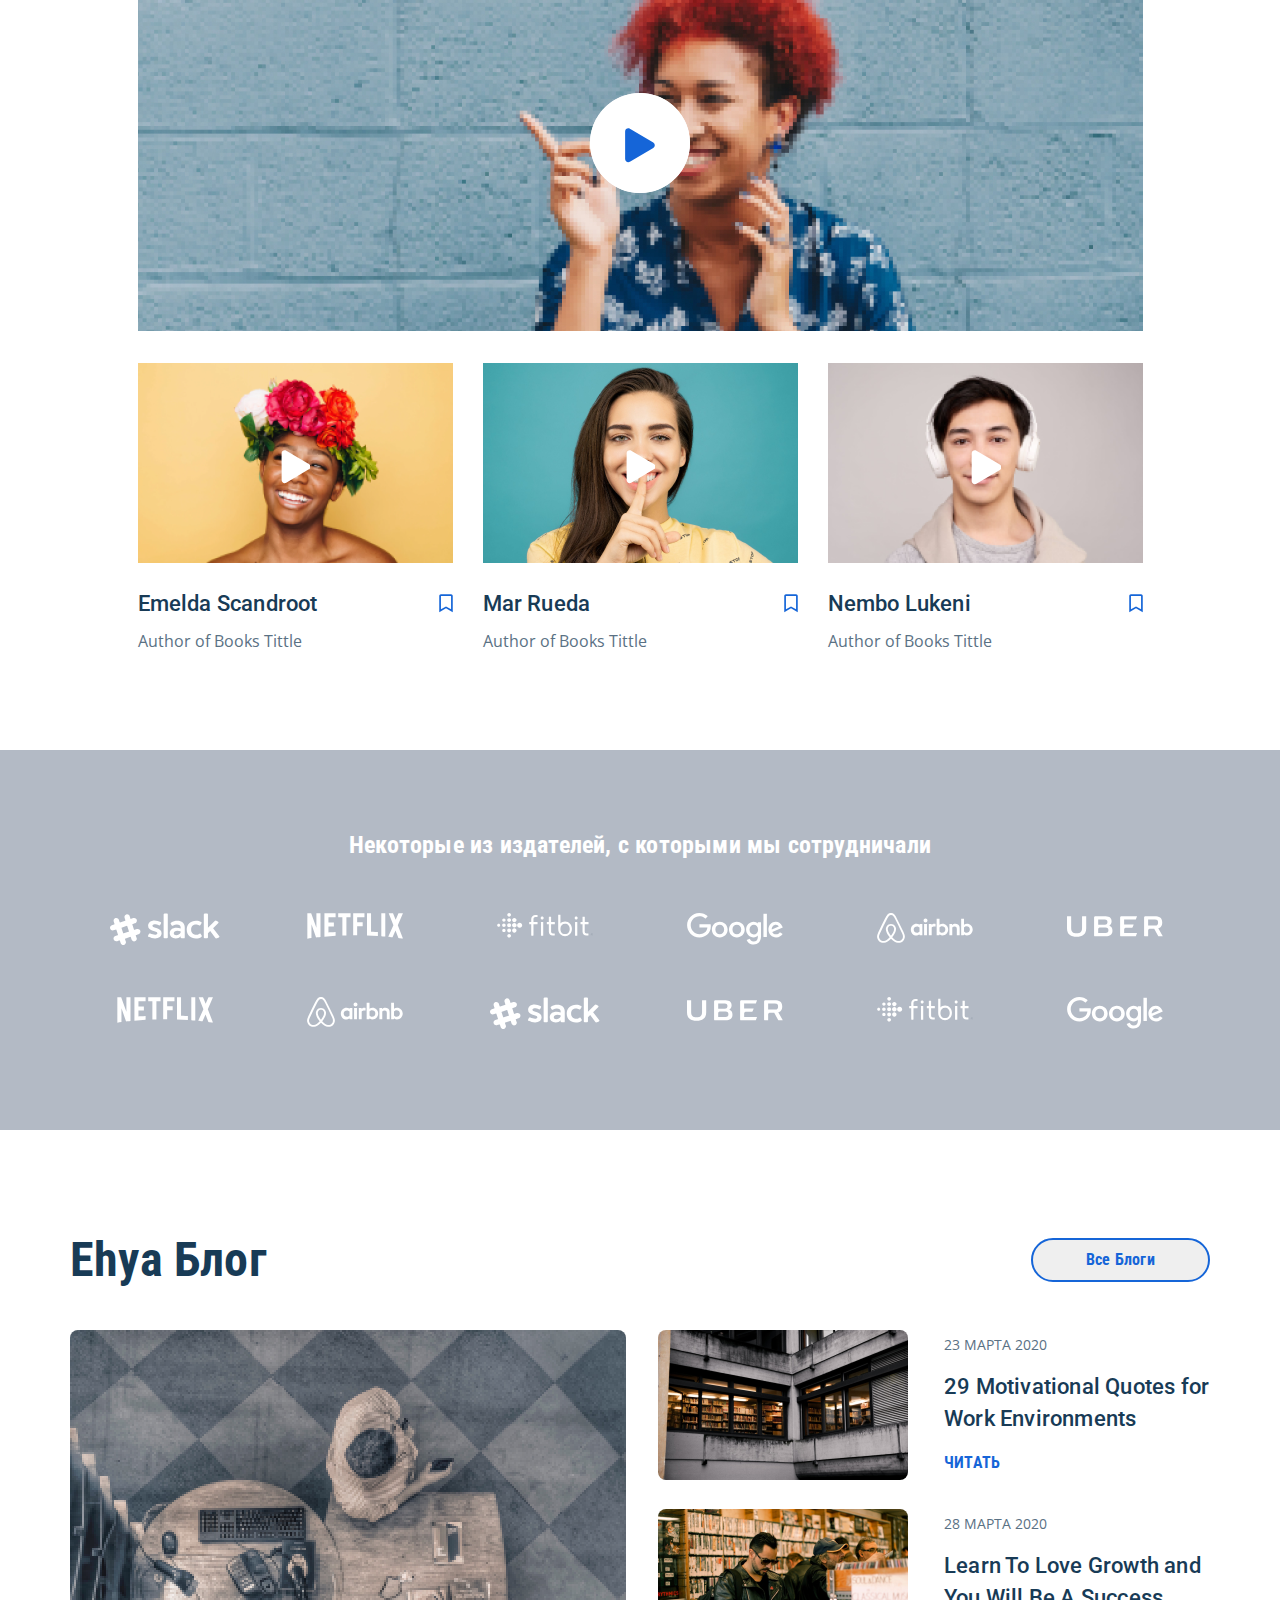
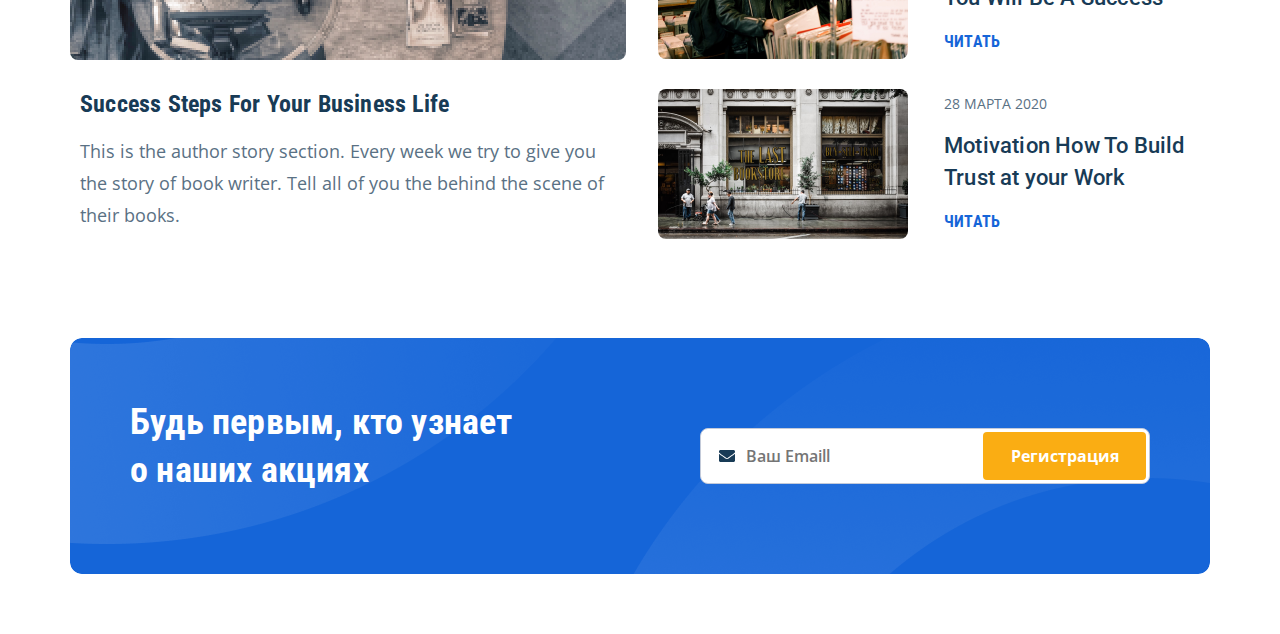
==== commit c125b96c: "create: added section blog" ====
--- a/index.html
+++ b/index.html
@@ -497,10 +497,103 @@
           </div>
         </div>
       </div>
-
     </div>
     <!-- ./history -->
   </div>
+  <!-- container cont-history -->
+  <div class="publishers">
+    <div class="container cont-pub">
+      <h2 class="pub-title">Некоторые из издателей, с которыми мы сотрудничали
+      </h2>
+      <div class="pub-top">
+        <div class="pub-wrap pub-right"><img class="pub-img" src="img/publishers/slack.svg" alt=""></div>
+        <div id="netflix" class="pub-wrap"><img class="pub-img" src="img/publishers/netflix.svg" alt=""></div>
+        <div id="fit" class="pub-wrap pub-right"><img class="pub-img" src="img/publishers/fitbit.svg" alt=""></div>
+        <div class="pub-wrap"><img class="pub-img" src="img/publishers/google.svg" alt=""></div>
+        <div class="pub-wrap hide-media"><img class="pub-img" src="img/publishers/airbnb.svg" alt=""></div>
+        <div id="pub-hide" class="pub-wrap uber"><img class="pub-img" src="img/publishers/uber.svg" alt=""></div>
+      </div>
+      <div class="pub-bottom">
+        <div class="pub-wrap hide-mediaa"><img class="pub-img" src="img/publishers/netflix.svg" alt=""></div>
+        <div class="pub-wrap bottom-left"><img class="pub-img" src="img/publishers/airbnb.svg" alt=""></div>
+        <div class="pub-wrap hide-mediaa"><img class="pub-img" src="img/publishers/slack.svg" alt=""></div>
+        <div class="pub-wrap uber"><img class="pub-img" src="img/publishers/uber.svg" alt=""></div>
+        <div class="pub-wrap hide-media"><img class="pub-img" src="img/publishers/fitbit.svg" alt=""></div>
+        <div id="pub-hide" class="pub-wrap"><img class="pub-img" src="img/publishers/google.svg" alt=""></div>
+      </div>
+    </div>
+  </div>
+  <!-- /.publishers -->
+  <div class="container blog">
+    <div class="ehya">
+      <h2 class="ehya-title">Ehya Блог</h2>
+      <button class="ehya-button">Все Блоги</button>
+    </div>
+    <div class="ehya-content">
+      <div class="content-first">
+        <img src="img/ehya.png" alt="" class="first-img">
+        <h3 class="first-title">Success Steps For Your Business Life</h3>
+        <p class="first-text">This is the author story section. Every week we try to give you the story of book writer.
+          Tell all of you the behind the
+          scene of their books.</p>
+      </div>
+      <!-- /.content-first -->
+      <div class="content-second">
+        <div class="second-card">
+          <div class="second-left">
+            <img src="img/ehya-2.png" alt="icon: book-1" class="second-img">
+          </div>
+          <!-- /.recom-first -->
+          <div class="second-right">
+            <div class="second-about">
+              <span class="second-date">23 МАРТА 2020</span>
+              <span class="second-text">29 Motivational Quotes for Work Environments</span>
+              <a href="#" class="second-link">ЧИТАТЬ</a>
+            </div>
+          </div>
+        </div>
+        <!-- /.second-card -->
+        <div class="second-card">
+          <div class="second-left">
+            <img src="img/ehya-3.png" alt="icon: book-1" class="second-img">
+          </div>
+          <!-- /.recom-first -->
+          <div class="second-right">
+            <div class="second-about">
+              <span class="second-date">28 МАРТА 2020</span>
+              <span class="second-text">Learn To Love Growth and You Will Be A Success</span>
+              <a href="#" class="second-link">ЧИТАТЬ</a>
+            </div>
+          </div>
+        </div>
+        <!-- /.second-card -->
+        <div class="second-card">
+          <div class="second-left">
+            <img src="img/ehya-4.png" alt="icon: book-1" class="second-img">
+          </div>
+          <!-- /.recom-first -->
+          <div class="second-right">
+            <div class="second-about">
+              <span class="second-date">28 МАРТА 2020</span>
+              <span class="second-text">Motivation How To Build Trust at your Work</span>
+              <a href="#" class="second-link">ЧИТАТЬ</a>
+            </div>
+          </div>
+        </div>
+        <!-- /.second-card -->
+      </div>
+      <!-- /.content-second -->
+    </div>
+    <!-- /.ehya-content -->
+    <div class="ehya-form">
+      <h2 class="form-title">Будь первым, кто узнает о наших акциях</h2>
+      <form action="" class="form-form">
+        <input type="text" class="form-input" placeholder="Ваш Emaill">
+        <button class="form-button">Регистрация</button>
+      </form>
+    </div>
+  </div>
+  <!-- /.blog -->
   <div class="modal">
     <div class="modal__overlay"></div>
     <!-- /.modal__overlay -->
--- a/css/style.css
+++ b/css/style.css
@@ -1172,7 +1172,7 @@
   -ms-grid-column-align: center;
       justify-self: center;
   justify-items: center;
-  padding-bottom: 60px;
+  padding-bottom: 98px;
 }
 
 .video-media {
@@ -1299,6 +1299,272 @@
   color: #5A7184;
 }
 
+.publishers {
+  border: 1px solid transparent;
+  margin-bottom: 100px;
+  height: 380px;
+  background: #B3BAC5;
+}
+
+.pub-top {
+  display: -webkit-box;
+  display: -ms-flexbox;
+  display: flex;
+  -webkit-box-pack: justify;
+      -ms-flex-pack: justify;
+          justify-content: space-between;
+  margin-top: 52px;
+}
+
+.pub-bottom {
+  display: -webkit-box;
+  display: -ms-flexbox;
+  display: flex;
+  -webkit-box-pack: justify;
+      -ms-flex-pack: justify;
+          justify-content: space-between;
+  margin-top: 48px;
+}
+
+.pub-title {
+  display: -webkit-box;
+  display: -ms-flexbox;
+  display: flex;
+  -webkit-box-pack: center;
+      -ms-flex-pack: center;
+          justify-content: center;
+  margin-top: 78px;
+  font-family: Roboto Condensed;
+  font-style: normal;
+  font-weight: bold;
+  font-size: 24px;
+  line-height: 32px;
+  text-align: center;
+  letter-spacing: 0.2px;
+  color: #FFFFFF;
+}
+
+.pub-wrap {
+  text-align: center;
+  width: 110px;
+}
+
+.cont-pub {
+  width: 1060px;
+}
+
+.uber {
+  margin-top: 3px;
+}
+
+.blog {
+  margin-bottom: 60px;
+}
+
+.ehya {
+  display: -webkit-box;
+  display: -ms-flexbox;
+  display: flex;
+  -webkit-box-pack: justify;
+      -ms-flex-pack: justify;
+          justify-content: space-between;
+  -webkit-box-align: center;
+      -ms-flex-align: center;
+          align-items: center;
+  margin-bottom: 40px;
+}
+
+.ehya-content {
+  display: -webkit-box;
+  display: -ms-flexbox;
+  display: flex;
+  -webkit-box-pack: justify;
+      -ms-flex-pack: justify;
+          justify-content: space-between;
+  margin-bottom: 70px;
+}
+
+.ehya-form {
+  display: -webkit-box;
+  display: -ms-flexbox;
+  display: flex;
+  -webkit-box-pack: justify;
+      -ms-flex-pack: justify;
+          justify-content: space-between;
+  -webkit-box-align: center;
+      -ms-flex-align: center;
+          align-items: center;
+  padding: 0 60px;
+  height: 236px;
+  background-image: url(../img/CTA.png);
+  border-radius: 12px;
+  overflow: hidden;
+}
+
+.ehya-title {
+  font-family: Roboto Condensed;
+  font-style: normal;
+  font-weight: bold;
+  font-size: 48px;
+  line-height: 60px;
+  letter-spacing: 0.2px;
+  color: #183B56;
+  margin: 0;
+  padding: 0;
+}
+
+.ehya-button {
+  border: 2px solid #1565D8;
+  border-radius: 22px;
+  width: 179px;
+  height: 44px;
+  font-family: Roboto Condensed;
+  font-style: normal;
+  font-weight: bold;
+  font-size: 16px;
+  line-height: 20px;
+  text-align: center;
+  letter-spacing: 0.2px;
+  color: #1565D8;
+  cursor: pointer;
+}
+
+.form-title {
+  font-family: Roboto Condensed;
+  font-style: normal;
+  font-weight: bold;
+  font-size: 36px;
+  line-height: 48px;
+  letter-spacing: 0.2px;
+  color: #FFFFFF;
+  width: 393px;
+  margin-top: 10px;
+}
+
+.form-input {
+  position: relative;
+  background-image: url(../img/mail-form.svg);
+  background-repeat: no-repeat;
+  background-position: 18px;
+  outline: none;
+  padding-left: 45px;
+  border: 1px solid #C3CAD9;
+  border-radius: 8px;
+  width: 450px;
+  height: 56px;
+  font-family: Open Sans;
+  font-style: normal;
+  font-weight: 600;
+  font-size: 16px;
+  line-height: 22px;
+  color: #959EAD;
+}
+
+.form-button {
+  position: absolute;
+  background: #FAAD13;
+  border-radius: 4px;
+  width: 163px;
+  height: 48px;
+  border: none;
+  margin-left: -167px;
+  margin-top: 4px;
+  font-family: Open Sans;
+  font-style: normal;
+  font-weight: bold;
+  font-size: 16px;
+  line-height: 22px;
+  text-align: center;
+  color: #FFFFFF;
+}
+
+.first-img {
+  border-radius: 8px;
+}
+
+.first-title {
+  font-family: Roboto Condensed;
+  font-style: normal;
+  font-weight: bold;
+  font-size: 24px;
+  line-height: 32px;
+  letter-spacing: 0.2px;
+  color: #183B56;
+  margin-left: 10px;
+}
+
+.first-text {
+  font-family: Open Sans;
+  font-style: normal;
+  font-weight: normal;
+  font-size: 18px;
+  line-height: 32px;
+  color: #5A7184;
+  width: 536px;
+  margin-left: 10px;
+  margin-top: -9px;
+}
+
+.second-card {
+  display: -webkit-box;
+  display: -ms-flexbox;
+  display: flex;
+  margin-bottom: 25px;
+}
+
+.second-img {
+  border-radius: 8px;
+  width: 250px;
+  height: 150px;
+}
+
+.second-about {
+  display: -webkit-box;
+  display: -ms-flexbox;
+  display: flex;
+  -webkit-box-orient: vertical;
+  -webkit-box-direction: normal;
+      -ms-flex-direction: column;
+          flex-direction: column;
+  margin-top: 5px;
+}
+
+.second-date {
+  font-family: Open Sans;
+  font-style: normal;
+  font-weight: normal;
+  font-size: 14px;
+  line-height: 20px;
+  color: #5A7184;
+}
+
+.second-text {
+  font-family: Roboto;
+  font-style: normal;
+  font-weight: 500;
+  font-size: 22px;
+  line-height: 32px;
+  letter-spacing: 0.2px;
+  color: #183B56;
+  width: 266px;
+  margin-top: 16px;
+}
+
+.second-link {
+  font-family: Roboto Condensed;
+  font-style: normal;
+  font-weight: bold;
+  font-size: 16px;
+  line-height: 20px;
+  letter-spacing: 0.2px;
+  color: #1665D8;
+  margin-top: 18px;
+}
+
+.second-right {
+  margin-left: 36px;
+}
+
 @media (max-width: 1440px) {
   .navbar-right {
     margin-left: 635px;
@@ -1496,6 +1762,9 @@
   .minvideo-center {
     width: 340px;
     margin-left: 15px;
+  }
+  #pub-hide {
+    display: none;
   }
 }
 
@@ -1876,6 +2145,12 @@
   .name-author {
     font-size: 14px;
   }
+  .pub-title {
+    font-size: 25px;
+  }
+  .pub-img {
+    width: 70%;
+  }
 }
 
 @media (max-width: 575px) {
@@ -2214,6 +2489,15 @@
   }
   .name-author {
     font-size: 12px;
+  }
+  .pub-title {
+    font-size: 24px;
+  }
+  .pub-img {
+    width: 70%;
+  }
+  .hide-media {
+    display: none;
   }
 }
 
@@ -2654,6 +2938,7 @@
   }
   .video {
     row-gap: 20px;
+    padding-bottom: 70px;
   }
   .minvideo {
     min-width: 140px;
@@ -2705,5 +2990,55 @@
     margin-top: 120px;
     width: 10px;
   }
+  .hide-mediaa {
+    display: none;
+  }
+  .publishers {
+    height: 344px;
+  }
+  .pub-wrap {
+    width: 90%;
+  }
+  .pub-right {
+    margin-left: 5px;
+    width: 100%;
+  }
+  .pub-top {
+    width: 100%;
+    display: -ms-grid;
+    display: grid;
+    -ms-grid-columns: 1fr 1fr;
+        grid-template-columns: 1fr 1fr;
+    row-gap: 20px;
+    margin-top: 28px;
+  }
+  .pub-bottom {
+    width: 100%;
+    display: -ms-grid;
+    display: grid;
+    -ms-grid-columns: 1fr 1fr;
+        grid-template-columns: 1fr 1fr;
+    margin-top: 20px;
+  }
+  .pub-title {
+    margin-top: 35px;
+    font-size: 24px;
+    line-height: 30px;
+    text-align: center;
+    letter-spacing: 0.2px;
+  }
+  .bottom-left {
+    width: 93%;
+    margin-top: -1px;
+    margin-left: 10px;
+  }
+  #fit {
+    width: 93%;
+    margin-left: 12px;
+    margin-top: 2px;
+  }
+  #netflix {
+    margin-top: 2px;
+  }
 }
 /*# sourceMappingURL=style.css.map */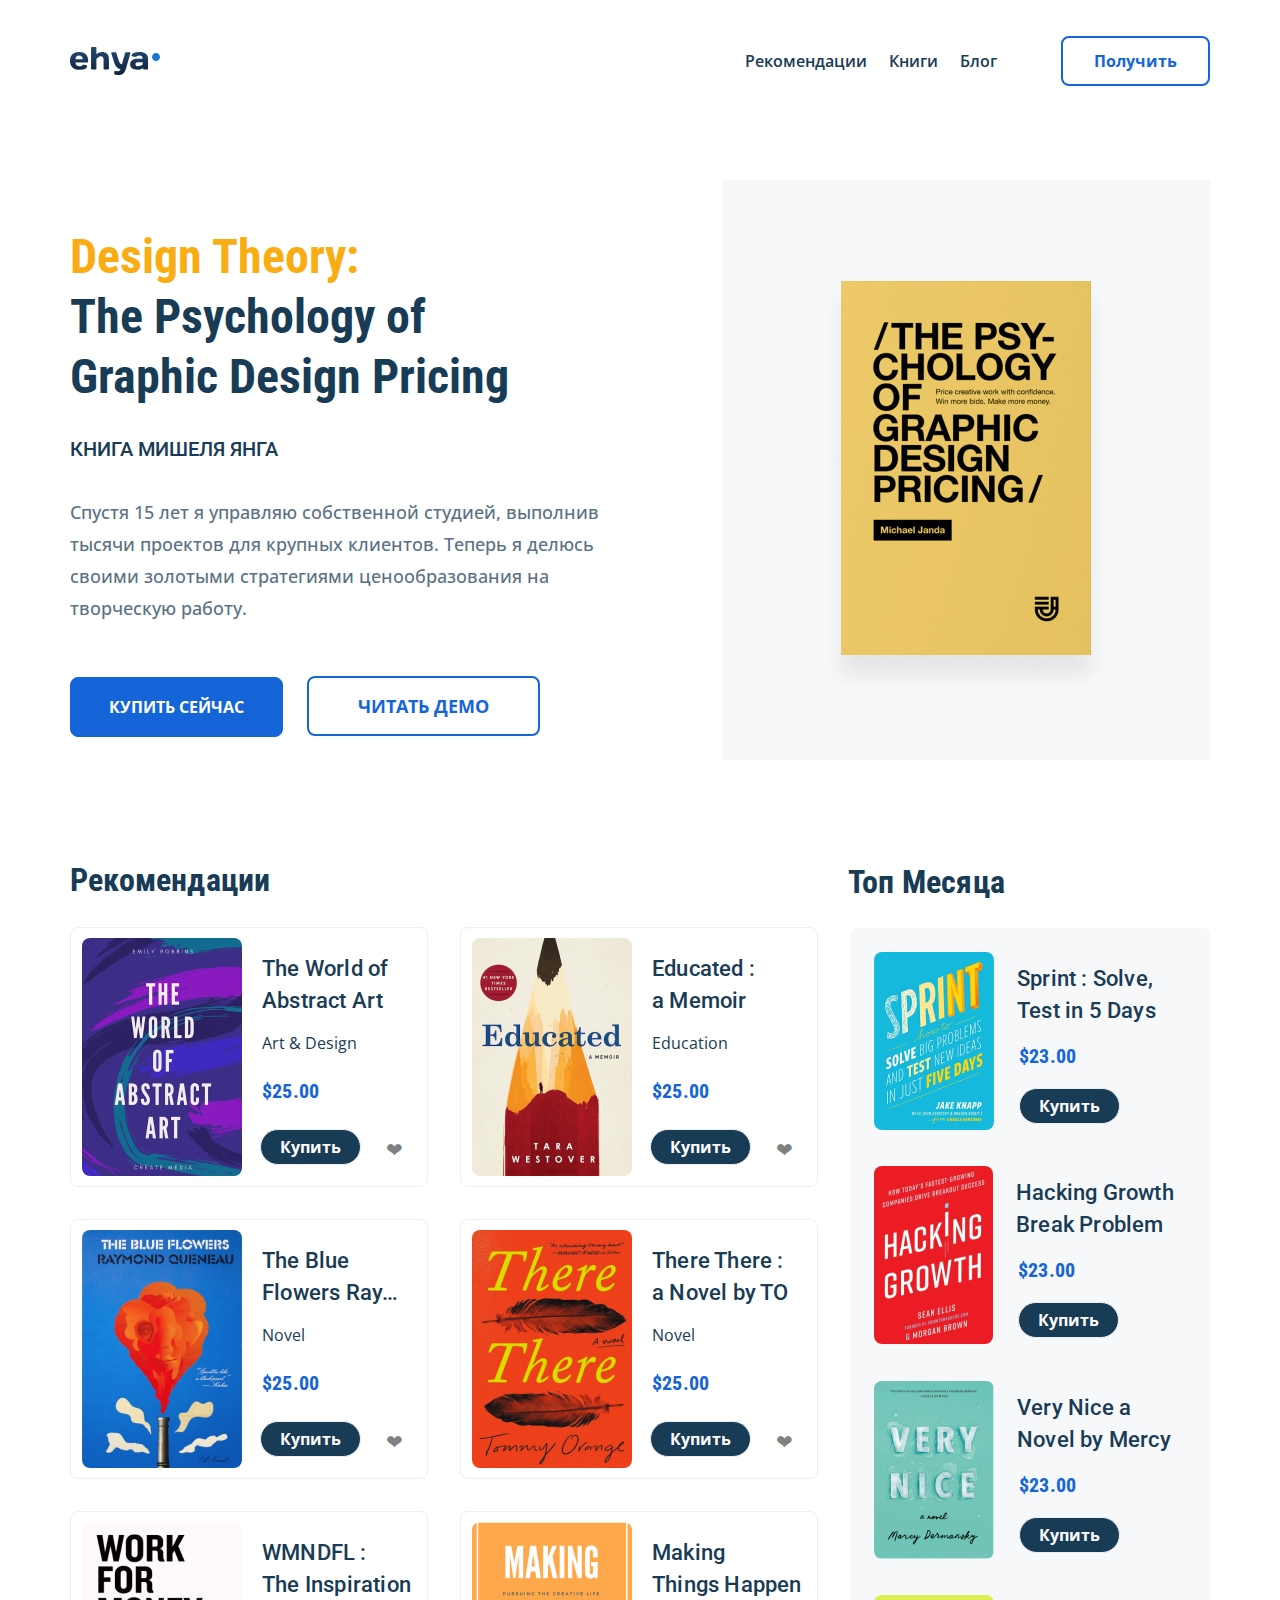
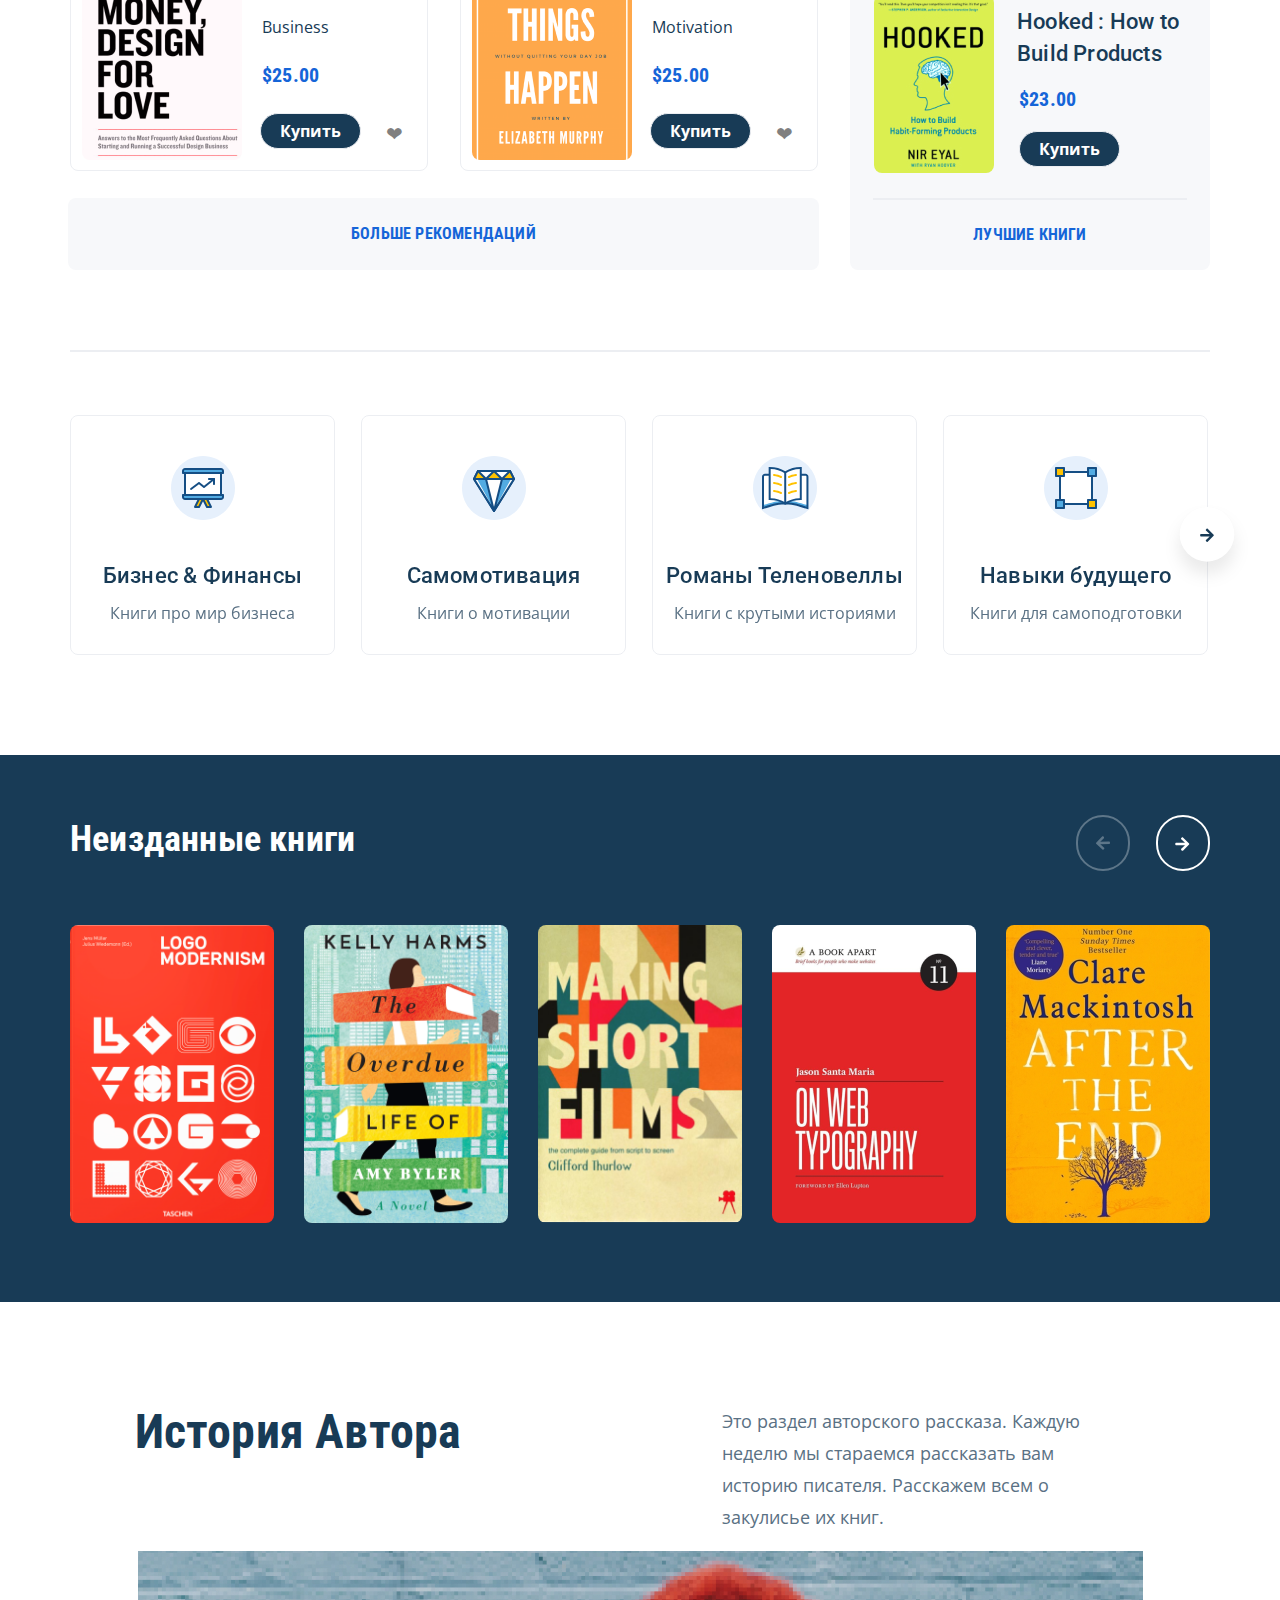
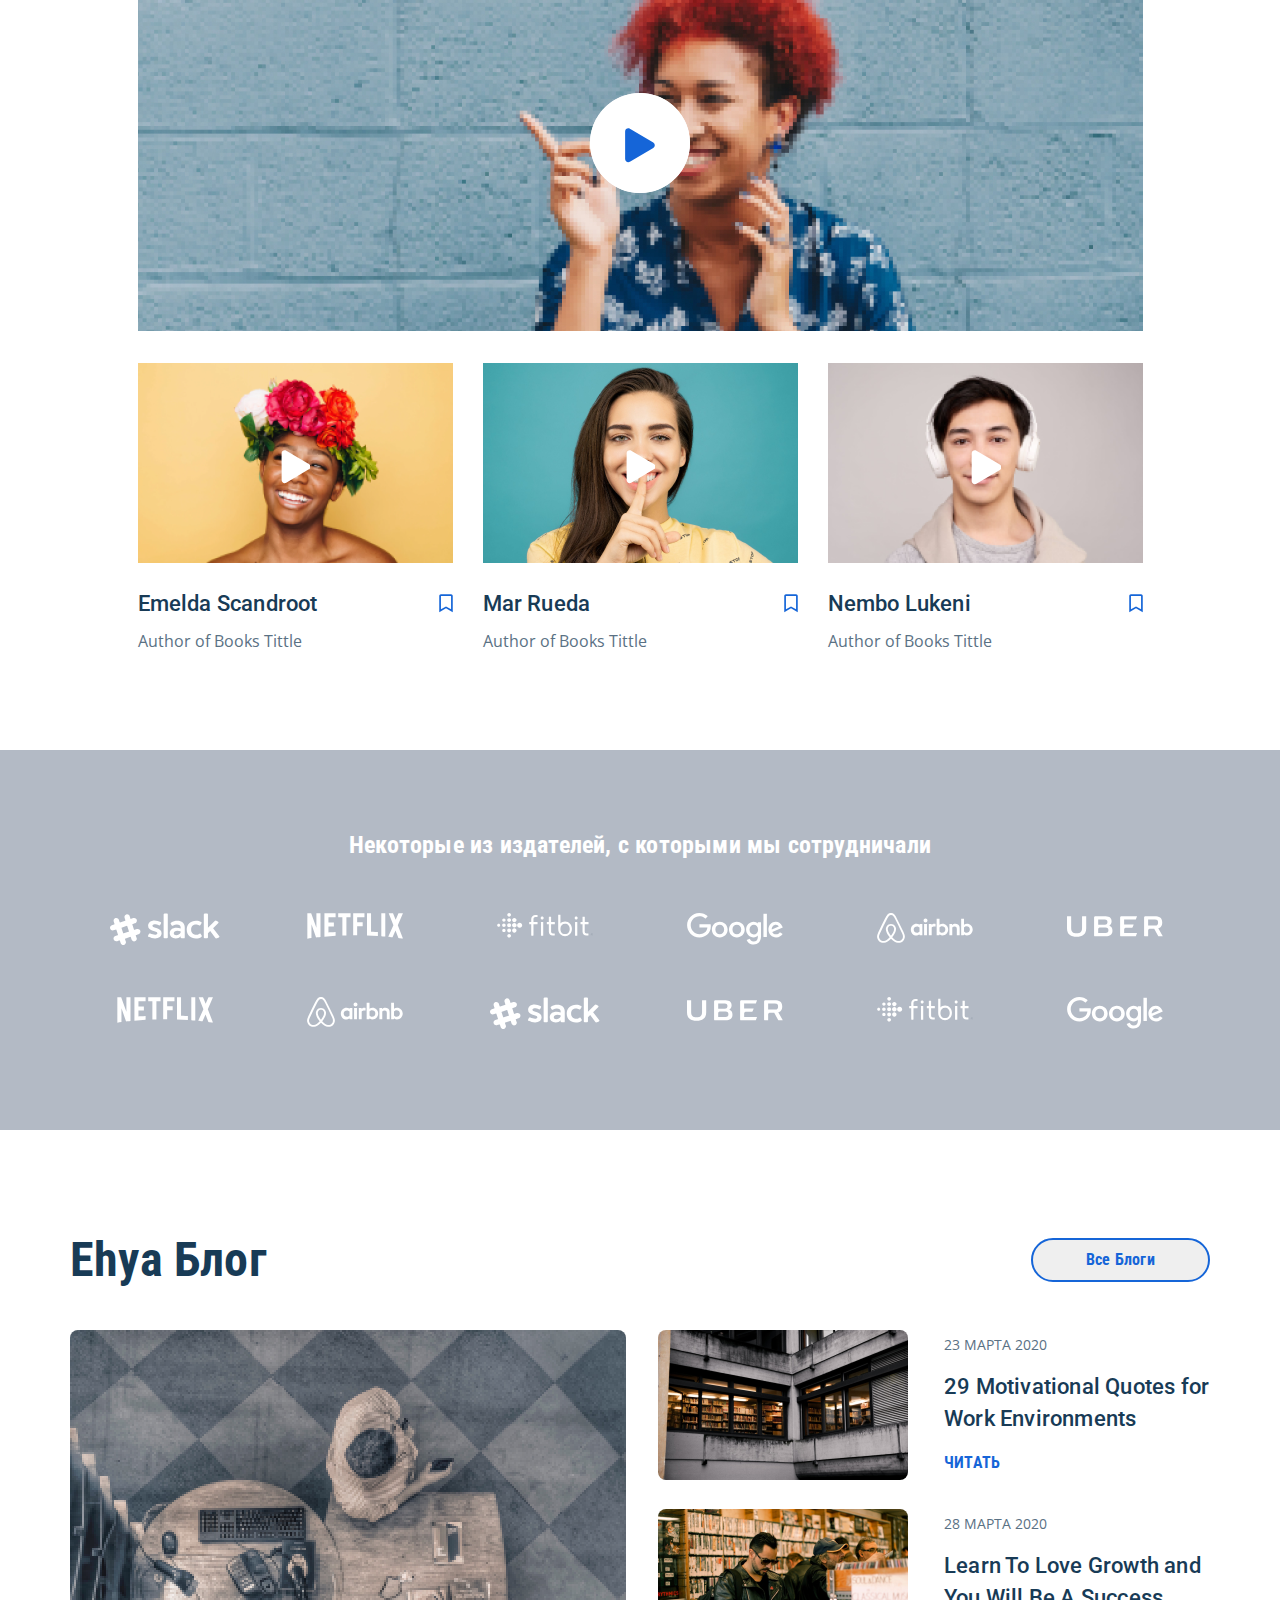
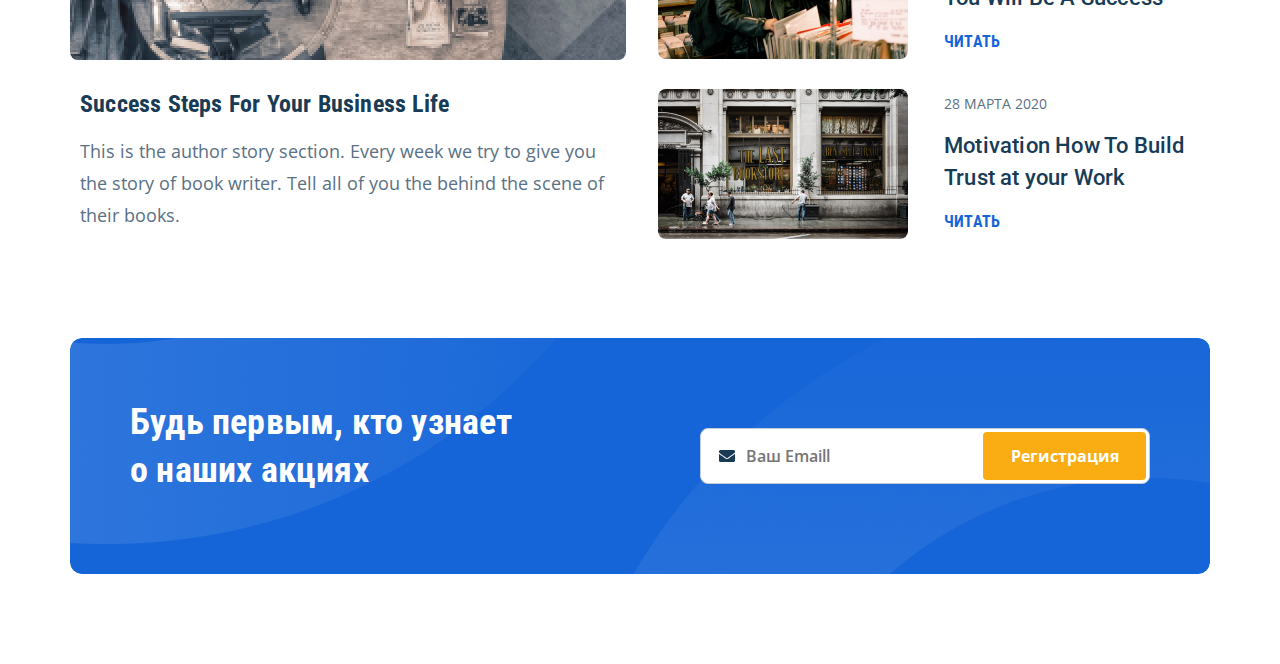
==== commit e3808ab5: "fix: fixed @media for section blog" ====
--- a/index.html
+++ b/index.html
@@ -585,15 +585,17 @@
       <!-- /.content-second -->
     </div>
     <!-- /.ehya-content -->
+  </div>
+  <!-- /.blog -->
+  <div class="container form-wrap">
     <div class="ehya-form">
-      <h2 class="form-title">Будь первым, кто узнает о наших акциях</h2>
+      <h2 class="form-title">Будь первым, кто узнает о&nbsp;наших акциях</h2>
       <form action="" class="form-form">
         <input type="text" class="form-input" placeholder="Ваш Emaill">
         <button class="form-button">Регистрация</button>
       </form>
     </div>
   </div>
-  <!-- /.blog -->
   <div class="modal">
     <div class="modal__overlay"></div>
     <!-- /.modal__overlay -->
--- a/css/style.css
+++ b/css/style.css
@@ -1429,6 +1429,10 @@
   cursor: pointer;
 }
 
+.form-wrap {
+  margin-bottom: 90px;
+}
+
 .form-title {
   font-family: Roboto Condensed;
   font-style: normal;
@@ -1500,7 +1504,7 @@
   font-size: 18px;
   line-height: 32px;
   color: #5A7184;
-  width: 536px;
+  max-width: 536px;
   margin-left: 10px;
   margin-top: -9px;
 }
@@ -1670,6 +1674,36 @@
     width: 100%;
     margin-right: 0;
   }
+  .first-img {
+    width: 90%;
+  }
+  .first-text {
+    width: 436px;
+  }
+  .second-card {
+    margin-bottom: 15px;
+  }
+  .second-img {
+    width: 100%;
+    -o-object-fit: cover;
+       object-fit: cover;
+  }
+  .second-date {
+    font-size: 12px;
+  }
+  .second-text {
+    font-size: 18px;
+    width: 240px;
+  }
+  .second-link {
+    font-size: 14px;
+  }
+  .second-right {
+    margin-left: 20px;
+  }
+  .ehya-form {
+    padding: 0 20px;
+  }
 }
 
 @media (max-width: 992px) {
@@ -1765,6 +1799,65 @@
   }
   #pub-hide {
     display: none;
+  }
+  .content-first {
+    width: 50%;
+  }
+  .first-title {
+    font-size: 16px;
+    margin-left: 0;
+  }
+  .first-text {
+    width: 280px;
+    line-height: 22px;
+    font-size: 14px;
+    margin-left: 0;
+  }
+  .second-about {
+    margin-top: 0;
+  }
+  .second-card {
+    margin-bottom: 10px;
+  }
+  .second-img {
+    width: 100%;
+    height: 90%;
+    -o-object-fit: cover;
+       object-fit: cover;
+  }
+  .second-date {
+    font-size: 10px;
+  }
+  .second-text {
+    font-size: 16px;
+    width: 200px;
+    margin-top: 5px;
+    line-height: 22px;
+  }
+  .second-link {
+    font-size: 12px;
+    margin-top: 5px;
+  }
+  .second-right {
+    margin-left: 20px;
+  }
+  .ehya-form {
+    display: -webkit-box;
+    display: -ms-flexbox;
+    display: flex;
+    -webkit-box-orient: vertical;
+    -webkit-box-direction: normal;
+        -ms-flex-direction: column;
+            flex-direction: column;
+  }
+  .ehya-title {
+    font-size: 38px;
+  }
+  .form-title {
+    margin-top: 10px;
+  }
+  .form-form {
+    padding-bottom: 30px;
   }
 }
 
@@ -2151,6 +2244,50 @@
   .pub-img {
     width: 70%;
   }
+  .content-first {
+    margin-right: 20px;
+  }
+  .first-img {
+    width: 100%;
+  }
+  .first-title {
+    font-size: 14px;
+    margin-left: 0;
+  }
+  .first-text {
+    width: 220px;
+    line-height: 22px;
+    font-size: 12px;
+    margin-left: 0;
+  }
+  .second-about {
+    margin-top: 0;
+  }
+  .second-card {
+    margin-bottom: 10px;
+  }
+  .second-img {
+    width: 95%;
+    height: 90%;
+    -o-object-fit: cover;
+       object-fit: cover;
+  }
+  .second-date {
+    font-size: 8px;
+  }
+  .second-text {
+    font-size: 12px;
+    width: 150px;
+    margin-top: 5px;
+    line-height: 15px;
+  }
+  .second-link {
+    font-size: 10px;
+    margin-top: 5px;
+  }
+  .second-right {
+    margin-left: 0px;
+  }
 }
 
 @media (max-width: 575px) {
@@ -2498,6 +2635,76 @@
   }
   .hide-media {
     display: none;
+  }
+  .ehya-content {
+    display: -webkit-box;
+    display: -ms-flexbox;
+    display: flex;
+    -webkit-box-orient: vertical;
+    -webkit-box-direction: normal;
+        -ms-flex-direction: column;
+            flex-direction: column;
+  }
+  .content-first {
+    width: 100%;
+  }
+  .first-img {
+    width: 100%;
+  }
+  .first-title {
+    font-size: 18px;
+    margin-left: 0;
+  }
+  .first-text {
+    min-width: 350px;
+    line-height: 22px;
+    font-size: 14px;
+    margin-left: 0;
+  }
+  .second-about {
+    margin-top: 0;
+  }
+  .second-card {
+    margin-bottom: 10px;
+  }
+  .second-img {
+    width: 150px;
+    -o-object-fit: cover;
+       object-fit: cover;
+  }
+  .second-date {
+    font-size: 10px;
+  }
+  .second-text {
+    font-size: 12px;
+    width: 150px;
+    margin-top: 5px;
+    line-height: 18px;
+  }
+  .second-link {
+    font-size: 10px;
+    margin-top: 5px;
+  }
+  .second-right {
+    margin-left: 10px;
+  }
+  .form-title {
+    font-size: 28px;
+    width: 280px;
+    line-height: 36px;
+    padding: 0;
+  }
+  .form-input {
+    width: 272px;
+    height: 112px;
+    padding-bottom: 60px;
+    background-position: 20px 20px;
+  }
+  .form-button {
+    margin-top: 60px;
+    margin-left: -260px;
+    width: 250px;
+    height: 42px;
   }
 }
 
@@ -2995,6 +3202,7 @@
   }
   .publishers {
     height: 344px;
+    margin-bottom: 45px;
   }
   .pub-wrap {
     width: 90%;
@@ -3040,5 +3248,99 @@
   #netflix {
     margin-top: 2px;
   }
+  .content-second {
+    margin-top: 17px;
+    margin-bottom: 25px;
+  }
+  .first-img {
+    min-width: 280px;
+    height: 120px;
+    -o-object-fit: cover;
+       object-fit: cover;
+  }
+  .first-title {
+    font-size: 16px;
+    margin-left: 0;
+    margin-top: 9px;
+  }
+  .first-text {
+    min-width: 280px;
+    line-height: 24px;
+    font-size: 12px;
+    margin-left: 0;
+    margin-top: -12px;
+  }
+  .second-about {
+    margin-top: 0;
+  }
+  .second-card {
+    margin-bottom: 28px;
+  }
+  .second-img {
+    min-width: 90px;
+    height: 90px;
+    -o-object-fit: cover;
+       object-fit: cover;
+  }
+  .second-date {
+    font-size: 10px;
+  }
+  .second-text {
+    font-size: 14px;
+    line-height: 20px;
+    width: 171px;
+    margin-top: 5px;
+  }
+  .second-link {
+    font-size: 10px;
+    margin-top: 5px;
+  }
+  .second-right {
+    margin-left: 20px;
+  }
+  .form-wrap {
+    min-width: 320px;
+  }
+  .form-title {
+    font-size: 28px;
+    width: 200px;
+    line-height: 36px;
+    margin-left: -70px;
+    margin-top: 24px;
+  }
+  .form-input {
+    width: 272px;
+    height: 112px;
+    padding-bottom: 56px;
+    background-position: 20px 22px;
+  }
+  .form-button {
+    margin-top: 60px;
+    margin-left: -260px;
+    width: 250px;
+    height: 42px;
+  }
+  .ehya {
+    display: block;
+    text-align: center;
+  }
+  .ehya-title {
+    font-size: 28px;
+  }
+  .ehya-content {
+    margin-top: -5px;
+  }
+  .ehya-button {
+    position: absolute;
+    margin-top: 675px;
+    margin-left: -80px;
+    width: 159px;
+    font-size: 14px;
+  }
+  .ehya-form {
+    background-image: url(../img/CTA-min.png);
+    border-radius: 0;
+    height: 306px;
+  }
 }
 /*# sourceMappingURL=style.css.map */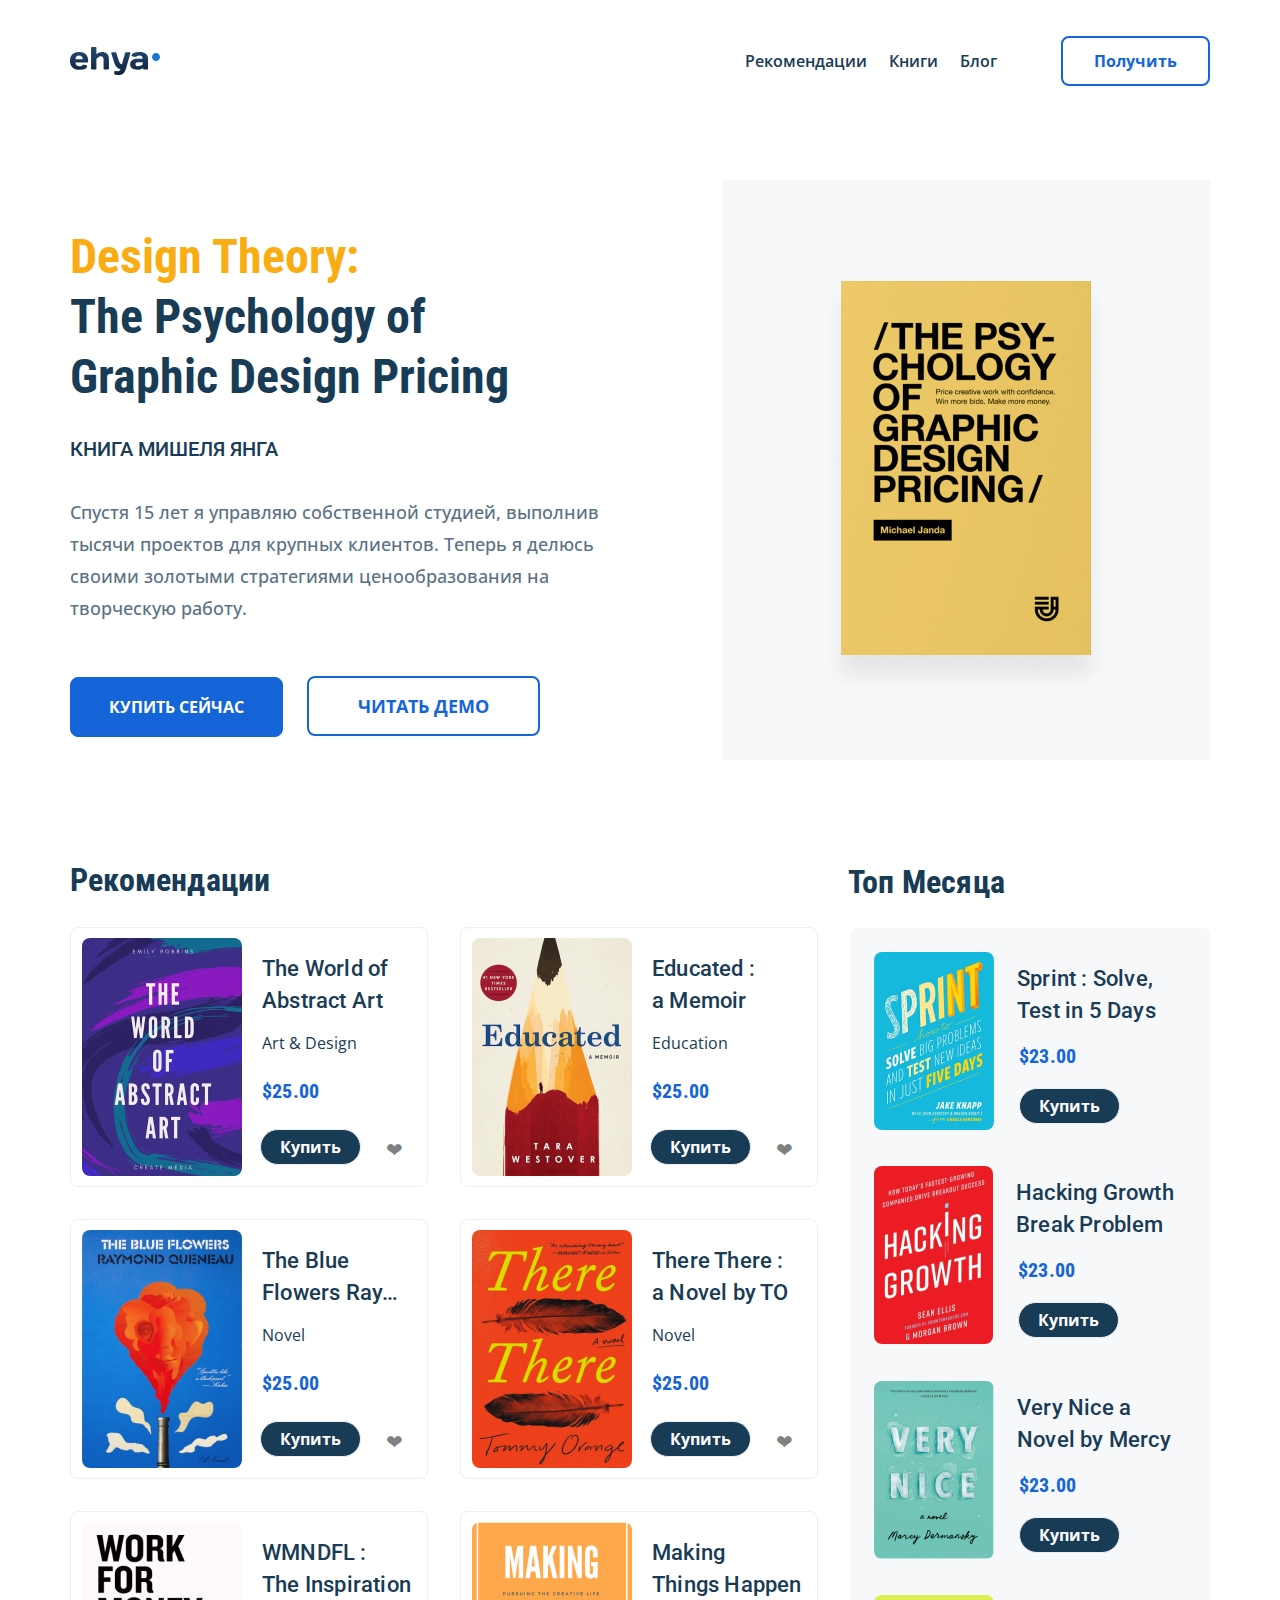
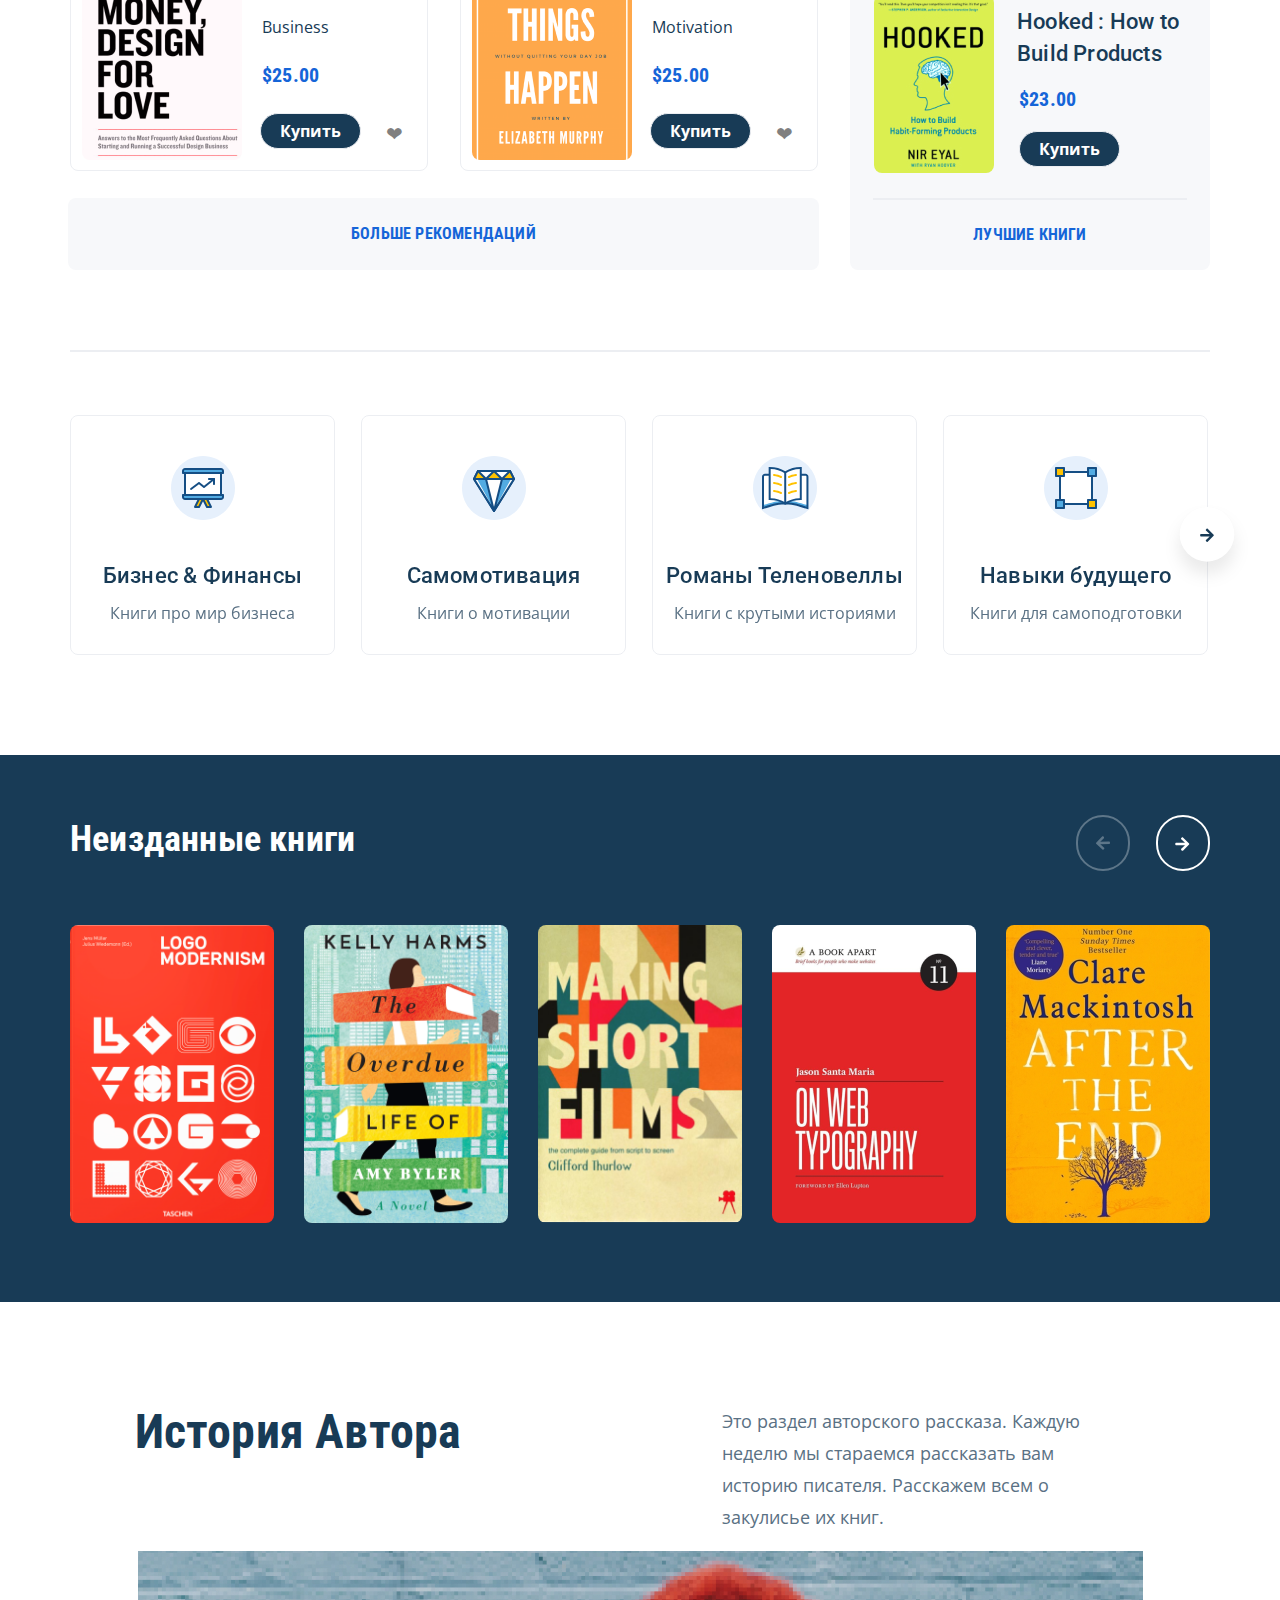
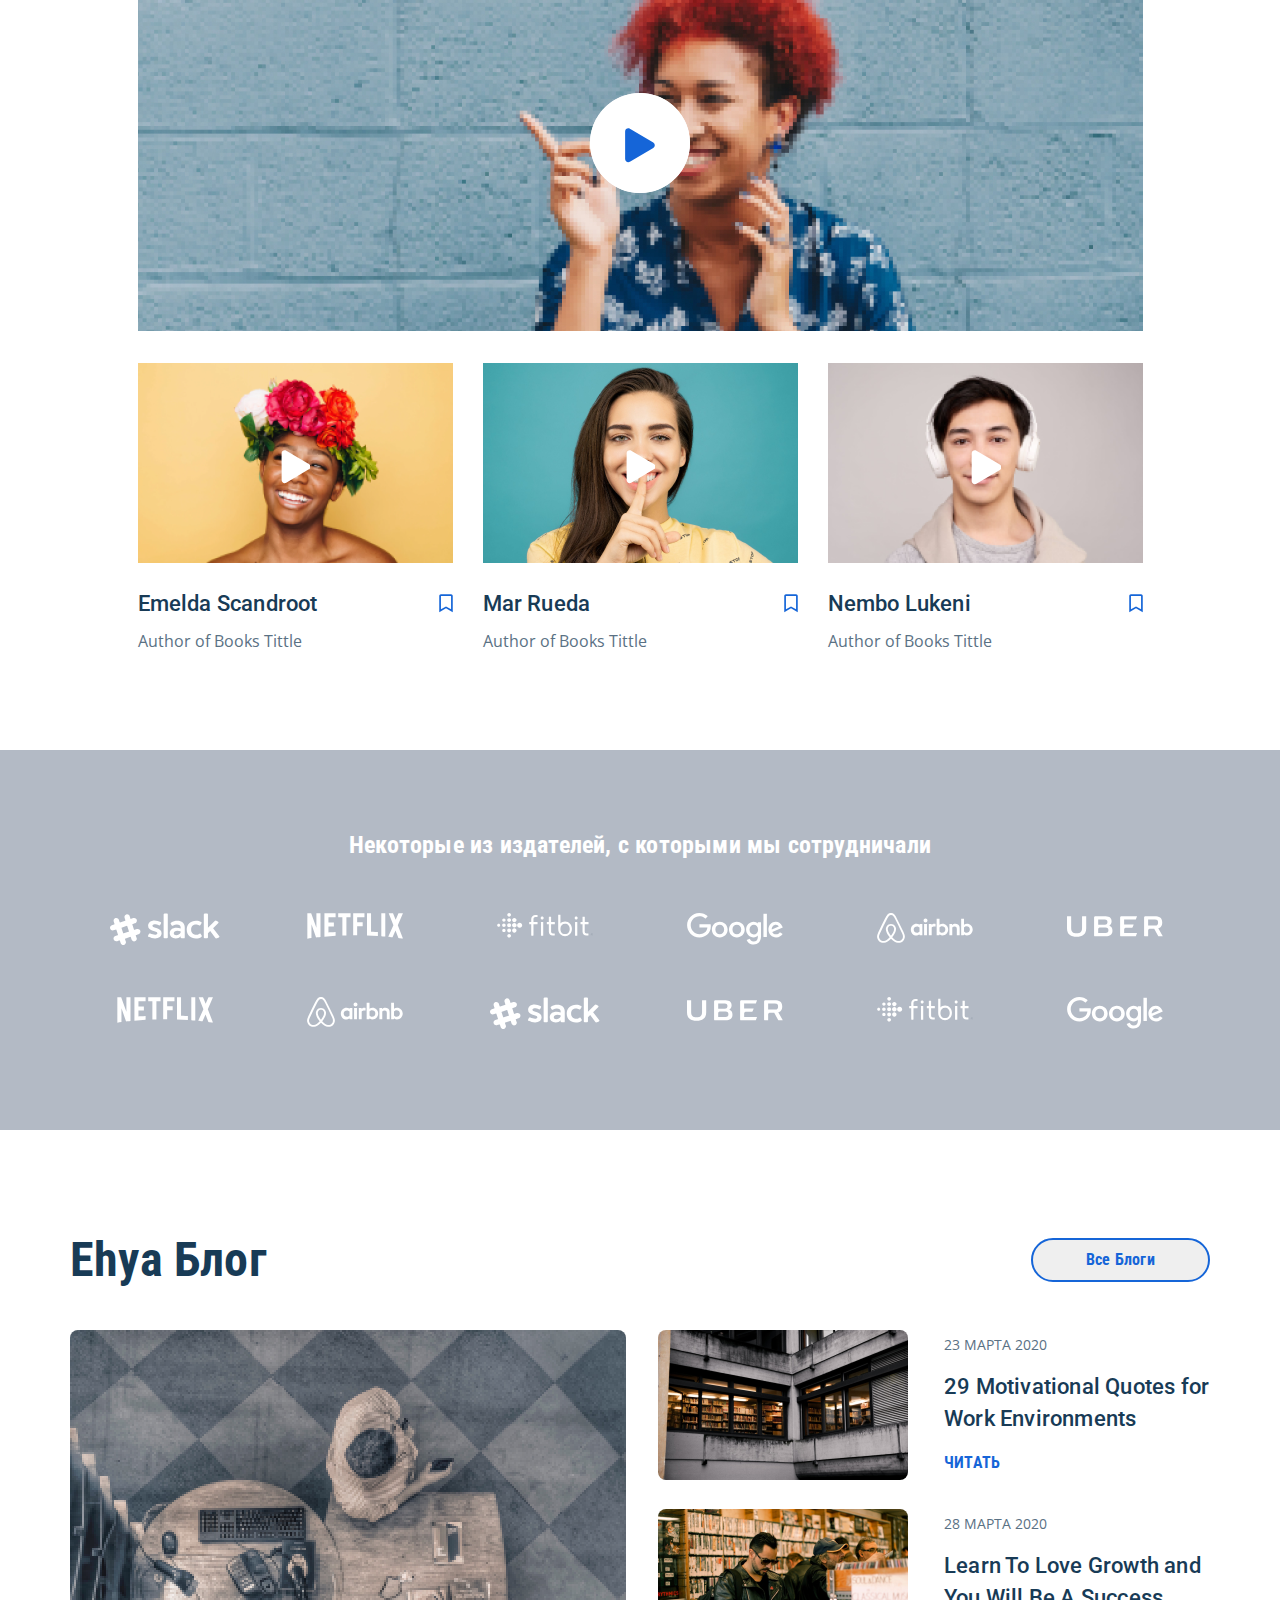
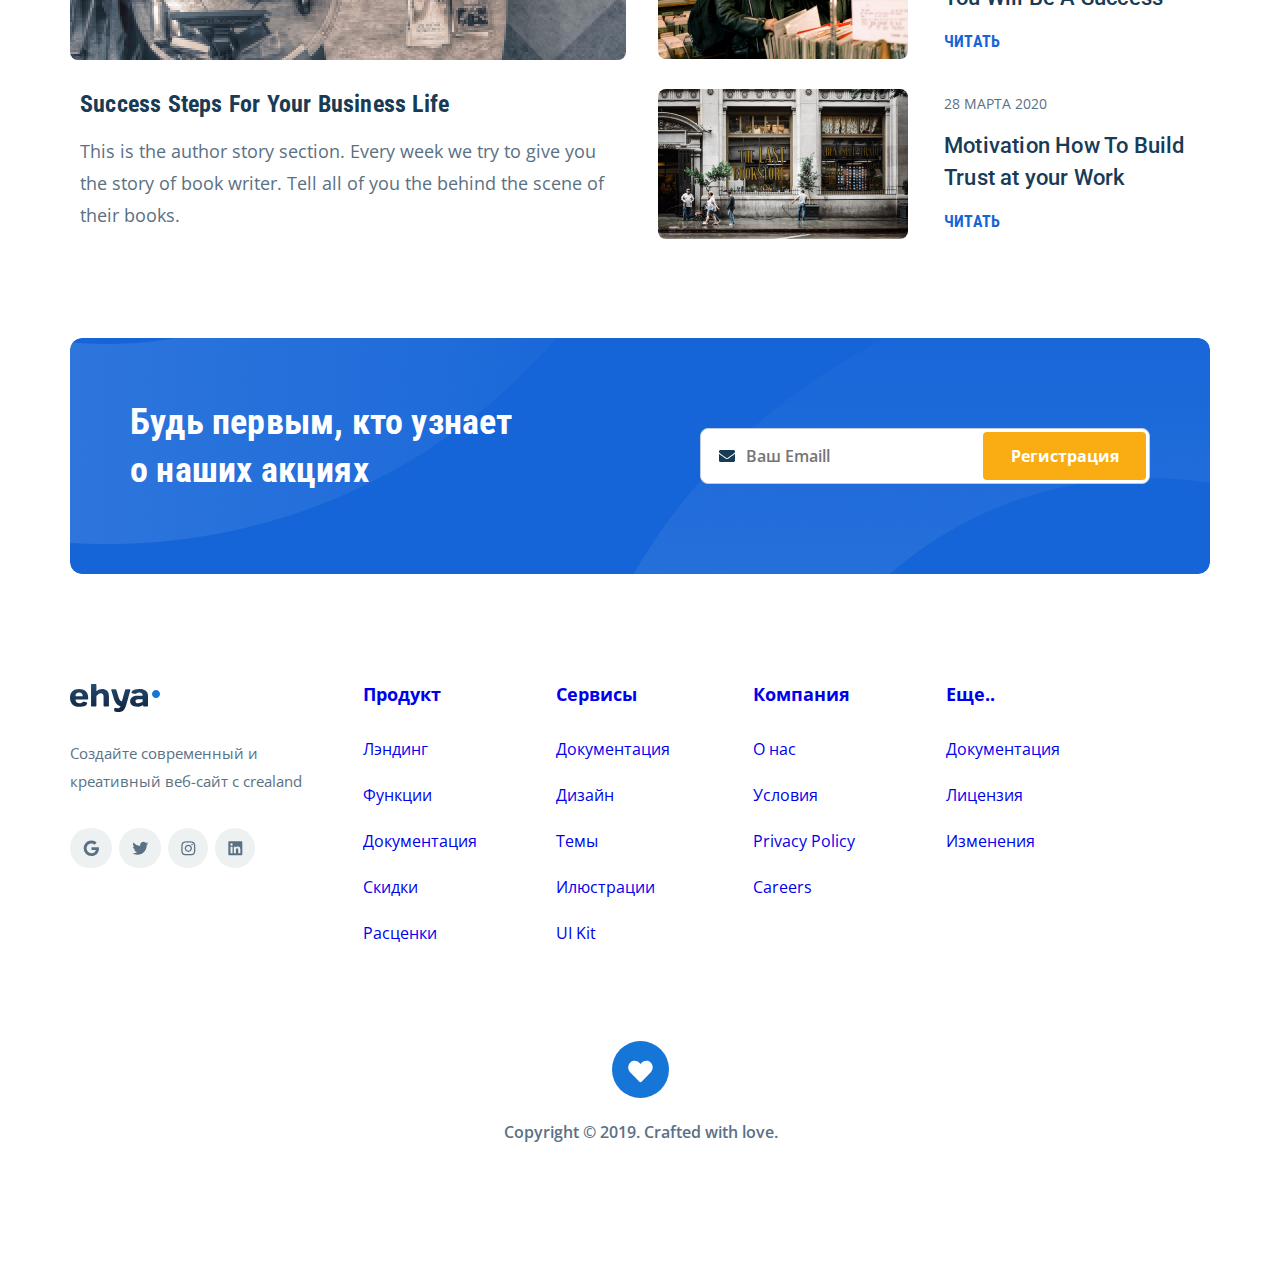
==== commit 714177b3: "create: added section footer" ====
--- a/index.html
+++ b/index.html
@@ -596,6 +596,64 @@
       </form>
     </div>
   </div>
+  <!-- подвал============подвал============================== -->
+  <div class="container">
+    <div class="footer">
+      <div class="footer-logo">
+        <a href="index.html" class="logo">
+          <img src="img/Logo.svg" alt="Logo: Book market" class="logo-foot">
+        </a>
+        <span class="footer-span">Создайте современный и<br>креативный веб-сайт с crealand</span>
+        <picture class="footer-pic">
+          <img src="img/Icon-google.svg" alt="icon: google" class="footer-log">
+          <img src="img/Icon-twit.svg" alt="icon: google" class="footer-log">
+          <img src="img/Icon-insta.svg" alt="icon: google" class="footer-log">
+          <img src="img/Icon-in.svg" alt="icon: google" class="footer-log">
+        </picture>
+      </div>
+      <!-- /.footer-logo -->
+
+      <ul class="product footer-product">
+        <li class="product"><a href="#" class="product-link">Продукт</a></li>
+        <li class="product-item"><a href="#" class="product-link">Лэндинг</a></li>
+        <li class="product-item"><a href="#" class="product-link">Функции</a></li>
+        <li class="product-item"><a href="#" class="product-link">Документация</a></li>
+        <li class="product-item"><a href="#" class="product-link">Скидки</a></li>
+        <li class="product-item"><a href="#" class="product-link">Расценки</a></li>
+      </ul>
+
+      <ul class="product footer-product">
+        <li class="product"><a href="#" class="product-link">Сервисы</a></li>
+        <li class="product-item"><a href="#" class="product-link">Документация</a></li>
+        <li class="product-item"><a href="#" class="product-link">Дизайн</a></li>
+        <li class="product-item"><a href="#" class="product-link">Темы</a></li>
+        <li class="product-item"><a href="#" class="product-link">Илюстрации</a></li>
+        <li class="product-item"><a href="#" class="product-link">UI Kit</a></li>
+      </ul>
+
+      <ul class="product footer-product">
+        <li class="product"><a href="#" class="product-link">Компания</a></li>
+        <li class="product-item"><a href="#" class="product-link">О нас</a></li>
+        <li class="product-item"><a href="#" class="product-link">Условия</a></li>
+        <li class="product-item"><a href="#" class="product-link">Privacy Policy</a></li>
+        <li class="product-item"><a href="#" class="product-link">Careers</a></li>
+
+      </ul>
+
+      <ul class="product footer-product">
+        <li class="product"><a href="#" class="product-link">Еще..</a></li>
+        <li class="product-item"><a href="#" class="product-link">Документация</a></li>
+        <li class="product-item"><a href="#" class="product-link">Лицензия</a></li>
+        <li class="product-item"><a href="#" class="product-link">Изменения</a></li>
+      </ul>
+      <div class="footer-copyright">
+        <img src="img/Heart-footer.svg" alt="icon: heart" class="footer-heart"> <br>
+        <span class="footer-copy">Copyright © 2019. Crafted with love.</span>
+      </div>
+    </div>
+
+    <!-- /.footer -->
+  </div>
   <div class="modal">
     <div class="modal__overlay"></div>
     <!-- /.modal__overlay -->
--- a/css/style.css
+++ b/css/style.css
@@ -1567,6 +1567,102 @@
 
 .second-right {
   margin-left: 36px;
+}
+
+.footer {
+  display: -ms-grid;
+  display: grid;
+  -ms-grid-columns: 263px 193px 197px 193px 295px;
+      grid-template-columns: 263px 193px 197px 193px 295px;
+  -ms-grid-rows: auto 100px;
+      grid-template-rows: auto 100px;
+      grid-template-areas: "heart heart heart heart heart";
+  padding-bottom: 80px;
+}
+
+.footer-logo {
+  display: -webkit-box;
+  display: -ms-flexbox;
+  display: flex;
+  -webkit-box-orient: vertical;
+  -webkit-box-direction: normal;
+      -ms-flex-direction: column;
+          flex-direction: column;
+}
+
+.footer-log {
+  margin-right: 3px;
+  margin-top: 3px;
+}
+
+.footer-span {
+  font-family: Open Sans;
+  font-style: normal;
+  font-weight: normal;
+  font-size: 15px;
+  line-height: 28px;
+  color: #5A7184;
+  margin-top: 23px;
+}
+
+.footer-pic {
+  margin-top: 30px;
+}
+
+.footer-product {
+  padding-left: 30px;
+}
+
+.footer-copyright {
+  -ms-grid-row: 1;
+  -ms-grid-column: 1;
+  -ms-grid-column-span: 5;
+  grid-area: heart;
+  grid-column: span 5;
+  grid-row: span 2;
+  margin: 42px auto;
+}
+
+.footer-copy {
+  font-family: Open Sans;
+  font-style: normal;
+  font-weight: 600;
+  font-size: 16px;
+  line-height: 22px;
+  text-align: center;
+  color: #5A7184;
+}
+
+.footer-heart {
+  display: -webkit-box;
+  display: -ms-flexbox;
+  display: flex;
+  height: 57px;
+  margin: auto auto 5px auto;
+}
+
+.logo-foot {
+  margin-top: 20px;
+}
+
+.product {
+  font-family: Open Sans;
+  font-style: normal;
+  font-weight: bold;
+  font-size: 18px;
+  line-height: 25px;
+  color: #183B56;
+  margin-bottom: 31px;
+}
+
+.product-item {
+  font-family: Open Sans;
+  font-style: normal;
+  font-weight: normal;
+  font-size: 16px;
+  line-height: 22px;
+  color: #183B56;
+  margin-bottom: 24px;
 }
 
 @media (max-width: 1440px) {
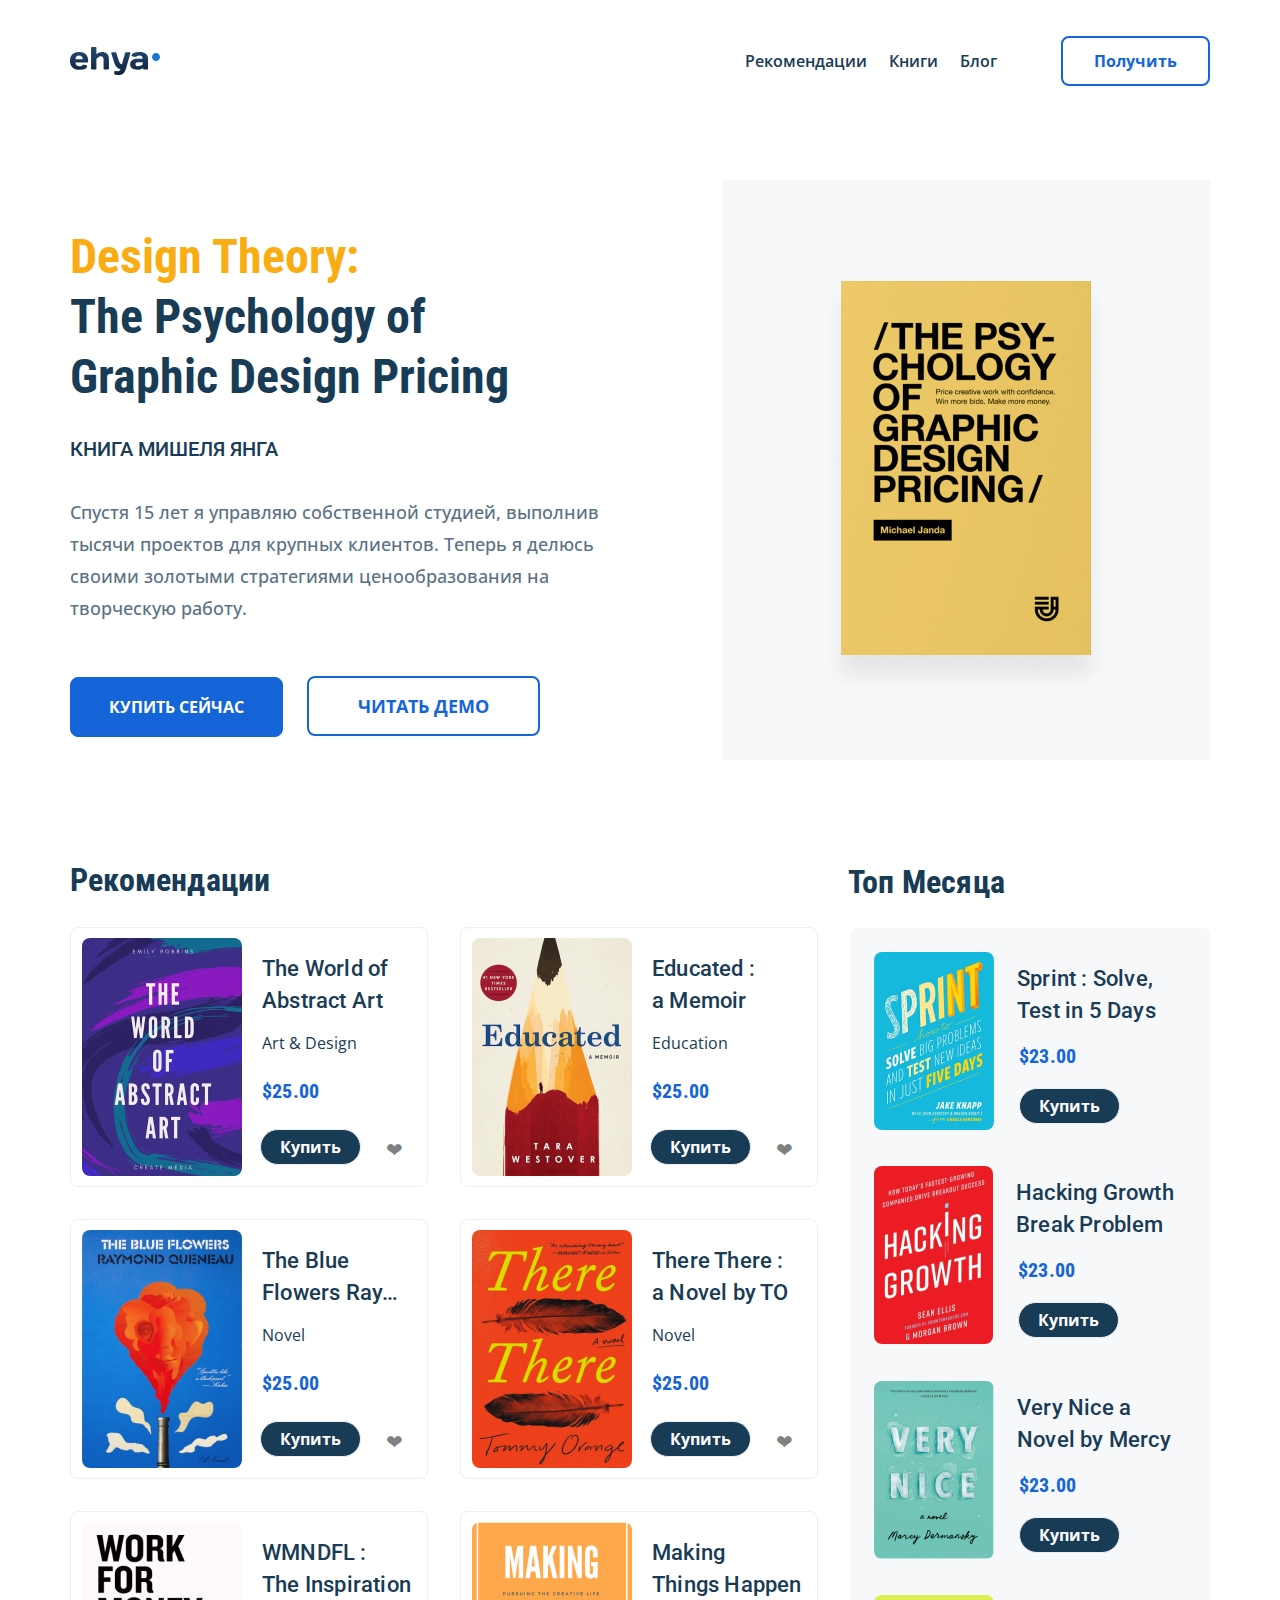
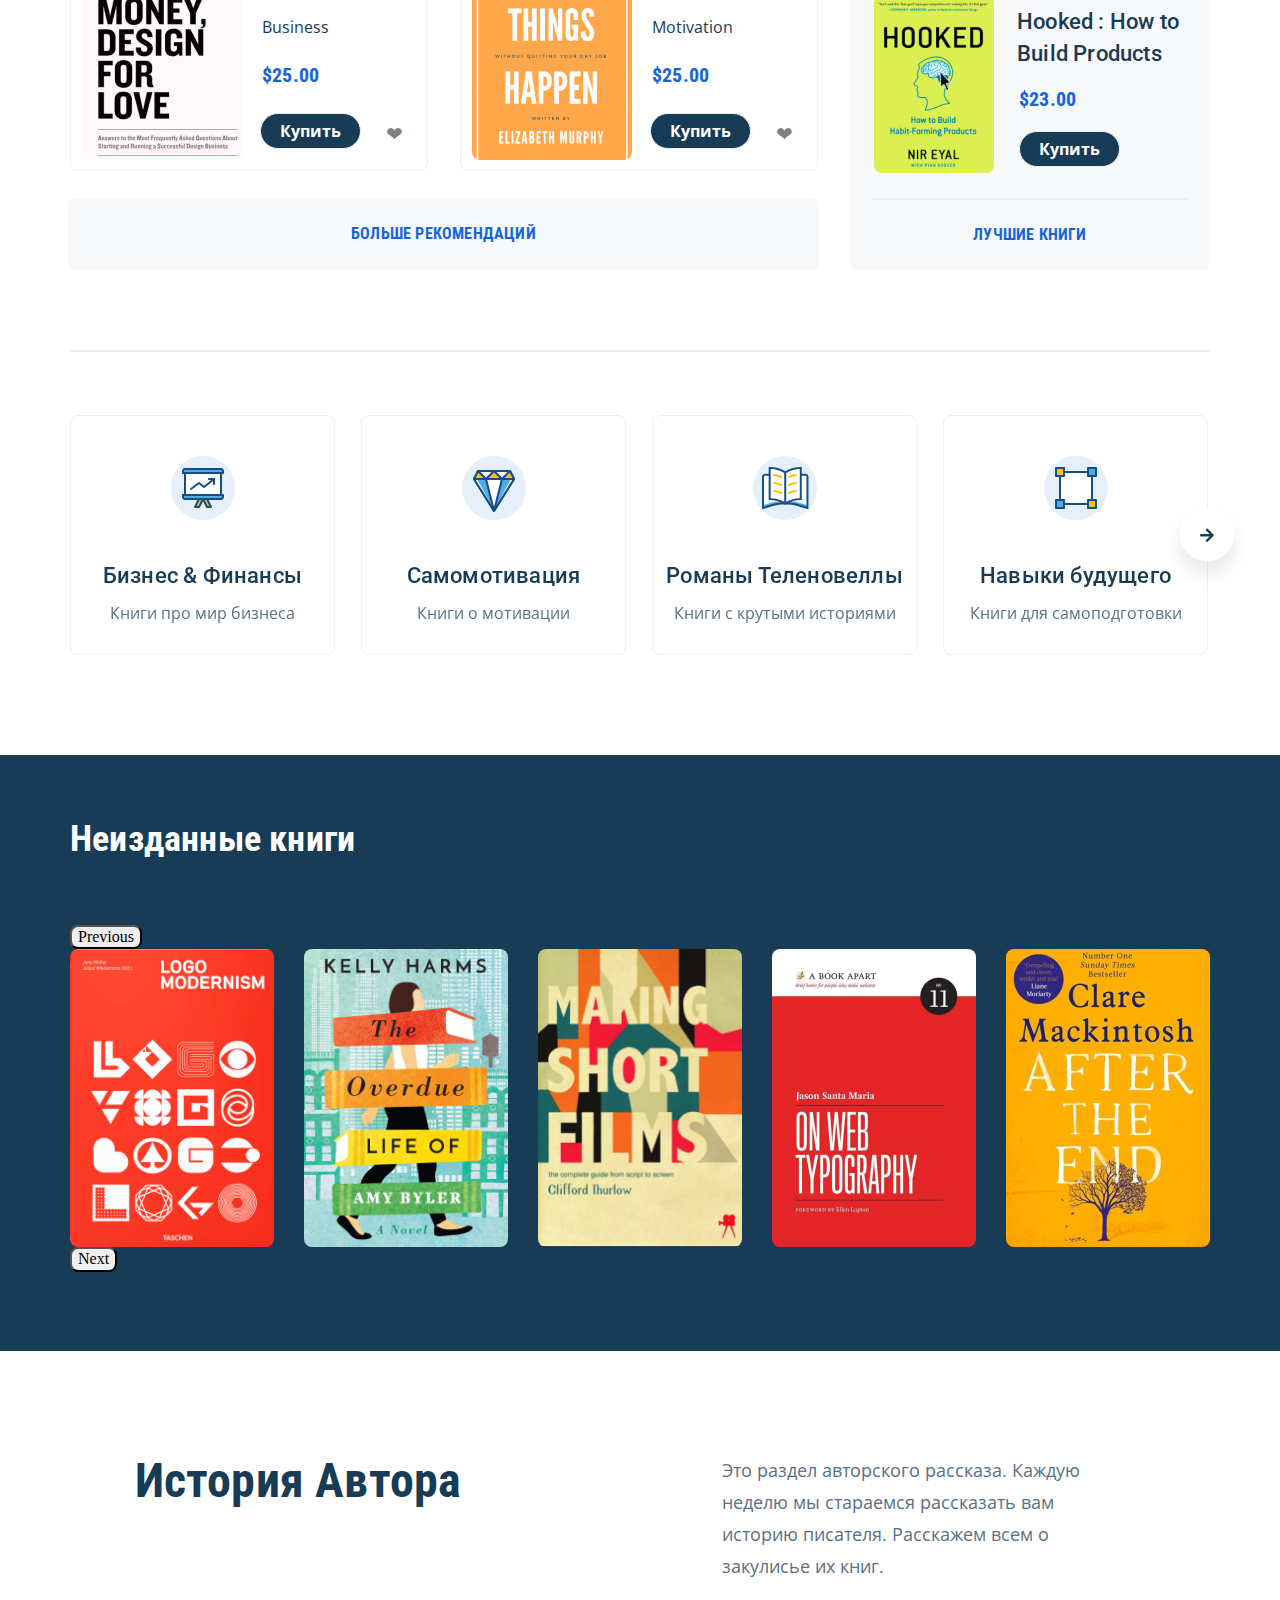
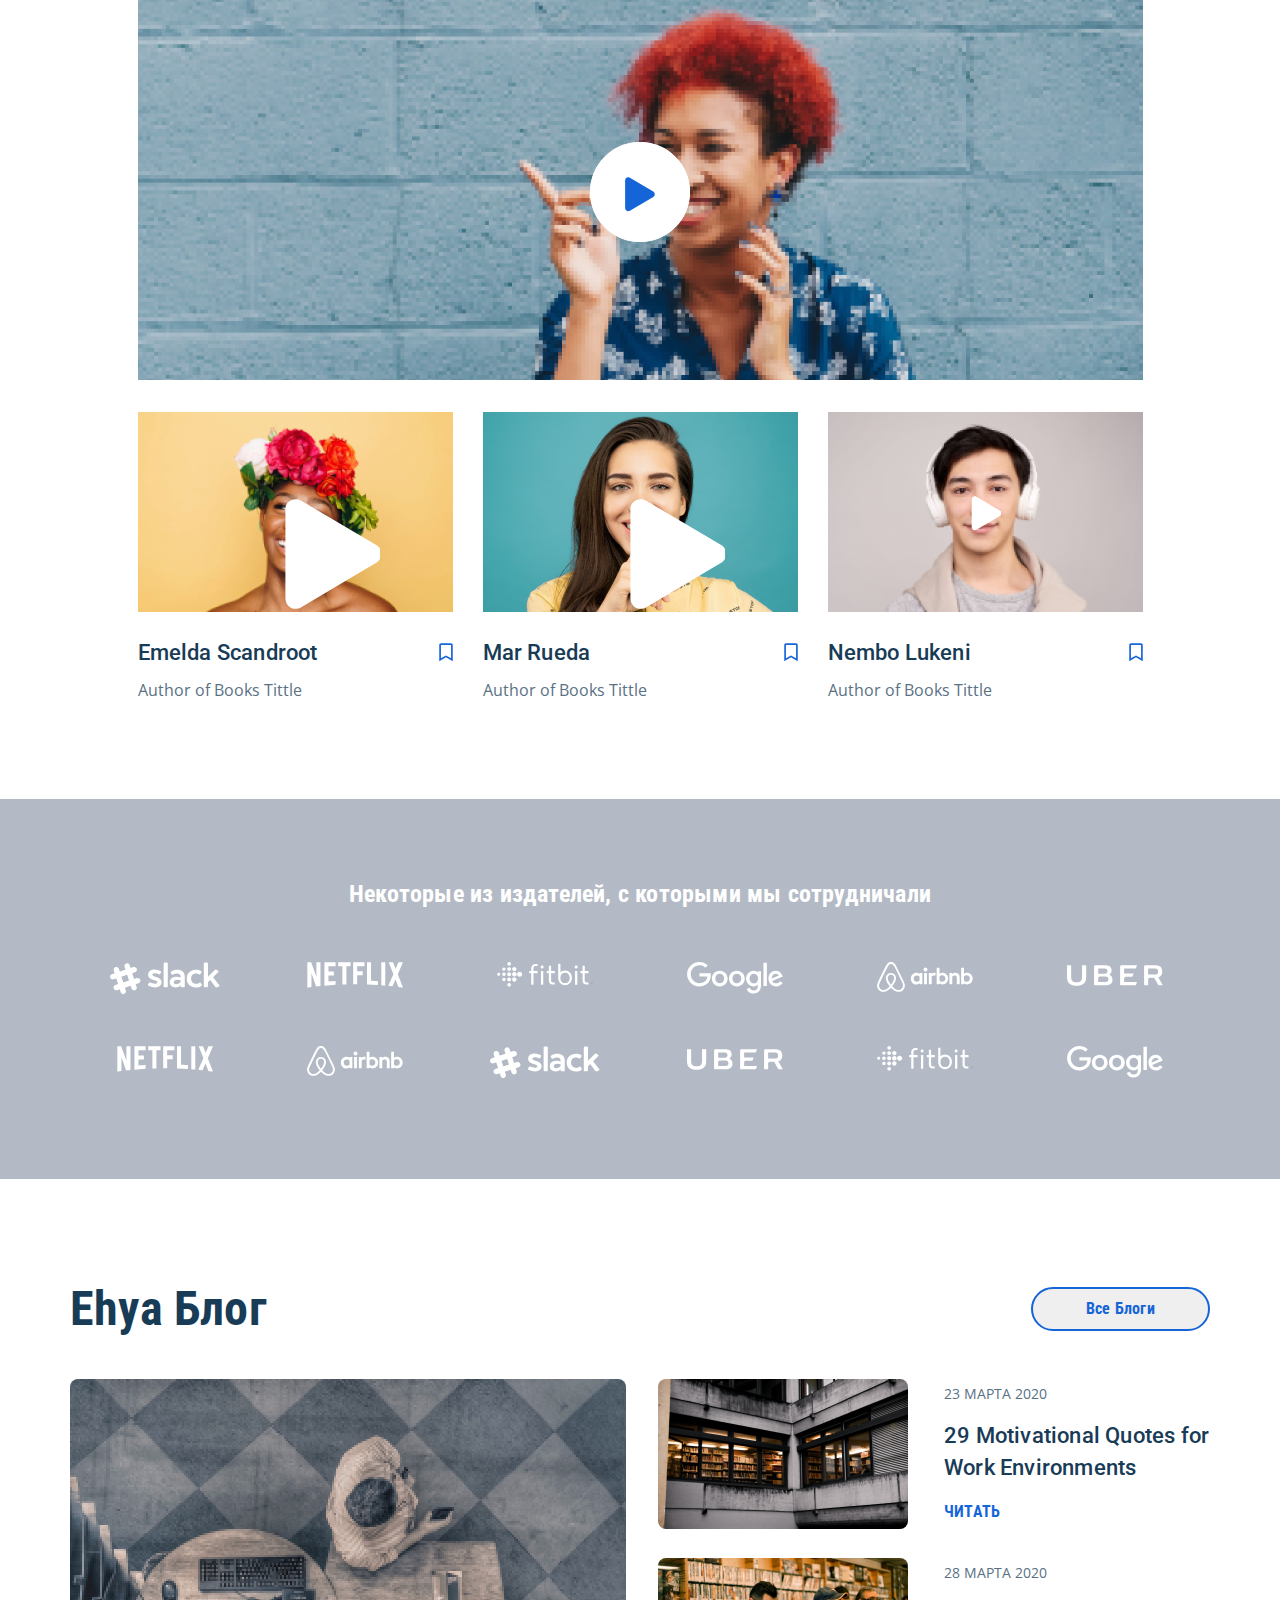
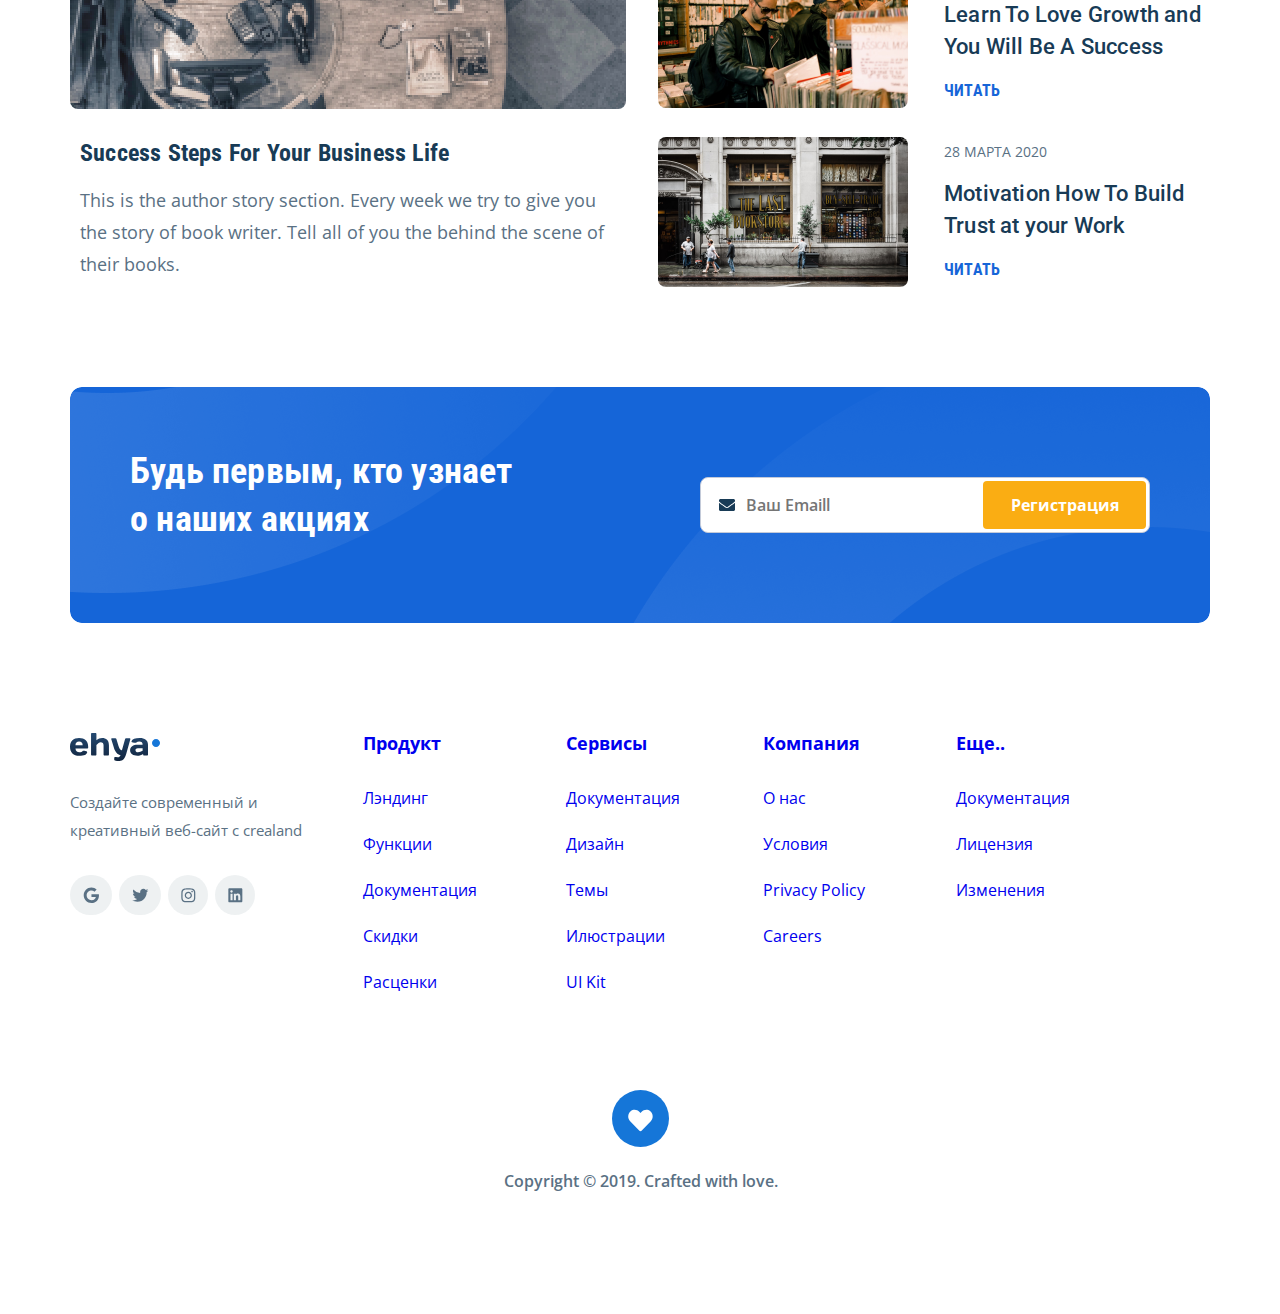
==== commit 74c435a6: "fix: fixed section of footer" ====
--- a/index.html
+++ b/index.html
@@ -416,7 +416,7 @@
         <a data-fancybox href="https://www.youtube.com/watch?v=eRHbk8bV7C0" class="video-link">
           <picture>
             <source srcset="img/media-320.png" type="image/png" media="(max-width:400px)">
-            <img class="video-media" src="/img/big-video-1.jpg" alt="icon: video-big">
+            <img class="video-media" src="img/big-video-1.png" alt="icon: video-big">
           </picture>
           <form class="video-button" aria-label="запустить видео">
             <svg viewBox="0 0 100 100" fill="none" xmlns="http://www.w3.org/2000/svg">
@@ -438,7 +438,7 @@
             <a data-fancybox href="https://www.youtube.com/watch?v=eRHbk8bV7C0" class="video-link">
               <picture>
                 <source srcset="img/mini-left.png" type="image/png" media="(max-width:400px)">
-                <img class="minvideo-media" src="/img/Image-left.png" alt="icon: video-big">
+                <img class="minvideo-media" src="img/Image-left.png" alt="icon: video-big">
               </picture>
               <form class="minvideo-button" aria-label="запустить видео">
                 <svg viewBox="0 0 31 37" xmlns="http://www.w3.org/2000/svg">
@@ -459,7 +459,7 @@
             <a data-fancybox href="https://www.youtube.com/watch?v=eRHbk8bV7C0" class="video-link">
               <picture>
                 <source srcset="img/mini-center.png" type="image/png" media="(max-width:400px)">
-                <img class="minvideo-media" src="/img/Image-center.png" alt="icon: video-big">
+                <img class="minvideo-media" src="img/Image-center.png" alt="icon: video-big">
               </picture>
               <form class="minvideo-button" aria-label="запустить видео">
                 <svg viewBox="0 0 31 37" xmlns="http://www.w3.org/2000/svg">
@@ -479,7 +479,7 @@
           <div class="minvideo-right minvideo right-hide">
             <a data-fancybox href="https://www.youtube.com/watch?v=eRHbk8bV7C0" class="video-link">
               <picture>
-                <img class="minvideo-media" src="/img/Image-right.png" alt="icon: video-big">
+                <img class="minvideo-media" src="img/Image-right.png" alt="icon: video-big">
               </picture>
               <form class="minvideo-button" aria-label="запустить видео">
                 <svg width="31" height="37" viewBox="0 0 31 37" xmlns="http://www.w3.org/2000/svg">
@@ -622,7 +622,7 @@
         <li class="product-item"><a href="#" class="product-link">Расценки</a></li>
       </ul>
 
-      <ul class="product footer-product">
+      <ul class="product footer-services">
         <li class="product"><a href="#" class="product-link">Сервисы</a></li>
         <li class="product-item"><a href="#" class="product-link">Документация</a></li>
         <li class="product-item"><a href="#" class="product-link">Дизайн</a></li>
@@ -631,7 +631,7 @@
         <li class="product-item"><a href="#" class="product-link">UI Kit</a></li>
       </ul>
 
-      <ul class="product footer-product">
+      <ul class="product footer-company">
         <li class="product"><a href="#" class="product-link">Компания</a></li>
         <li class="product-item"><a href="#" class="product-link">О нас</a></li>
         <li class="product-item"><a href="#" class="product-link">Условия</a></li>
@@ -640,7 +640,7 @@
 
       </ul>
 
-      <ul class="product footer-product">
+      <ul class="product footer-more">
         <li class="product"><a href="#" class="product-link">Еще..</a></li>
         <li class="product-item"><a href="#" class="product-link">Документация</a></li>
         <li class="product-item"><a href="#" class="product-link">Лицензия</a></li>
--- a/css/style.css
+++ b/css/style.css
@@ -1592,7 +1592,7 @@
 
 .footer-log {
   margin-right: 3px;
-  margin-top: 3px;
+  margin-top: 1px;
 }
 
 .footer-span {
@@ -1800,6 +1800,12 @@
   .ehya-form {
     padding: 0 20px;
   }
+  .footer {
+    display: -ms-grid;
+    display: grid;
+    -ms-grid-columns: 263px 173px 177px 173px 195px;
+        grid-template-columns: 263px 173px 177px 173px 195px;
+  }
 }
 
 @media (max-width: 992px) {
@@ -1954,6 +1960,43 @@
   }
   .form-form {
     padding-bottom: 30px;
+  }
+  .footer {
+    display: -ms-grid;
+    display: grid;
+    -ms-grid-columns: 1fr 1fr 1fr 1fr;
+        grid-template-columns: 1fr 1fr 1fr 1fr;
+    -ms-grid-rows: auto auto auto auto 100px;
+        grid-template-rows: auto auto auto auto 100px;
+        grid-template-areas: "heart heart heart heart heart";
+  }
+  .footer-copyright {
+    -ms-grid-row: 1;
+    -ms-grid-column: 1;
+    -ms-grid-column-span: 5;
+    grid-area: heart;
+    grid-column: span 5;
+    grid-row: span 5;
+    margin: 42px auto;
+  }
+  .footer-logo {
+    display: -webkit-box;
+    display: -ms-flexbox;
+    display: flex;
+    -webkit-box-orient: horizontal;
+    -webkit-box-direction: normal;
+        -ms-flex-direction: row;
+            flex-direction: row;
+    -ms-flex-pack: distribute;
+        justify-content: space-around;
+    -webkit-box-align: center;
+        -ms-flex-align: center;
+            align-items: center;
+    -ms-grid-row: 2;
+        grid-row-start: 2;
+    -ms-grid-column: 1;
+        grid-column-start: 1;
+    grid-column-end: 6;
   }
 }
 
@@ -2384,6 +2427,66 @@
   .second-right {
     margin-left: 0px;
   }
+  .footer-logo {
+    display: -webkit-box;
+    display: -ms-flexbox;
+    display: flex;
+    -webkit-box-orient: horizontal;
+    -webkit-box-direction: normal;
+        -ms-flex-direction: row;
+            flex-direction: row;
+    -webkit-box-pack: justify;
+        -ms-flex-pack: justify;
+            justify-content: space-between;
+    -webkit-box-align: center;
+        -ms-flex-align: center;
+            align-items: center;
+    -ms-grid-row: 2;
+        grid-row-start: 2;
+    -ms-grid-column: 1;
+        grid-column-start: 1;
+    grid-column-end: 6;
+  }
+  .footer-product {
+    padding-left: 0;
+  }
+  .footer-services {
+    padding-left: 0;
+  }
+  .footer-company {
+    padding-left: 0;
+  }
+  .footer-more {
+    padding-left: 0;
+  }
+  .product {
+    font-family: Open Sans;
+    font-style: normal;
+    font-weight: bold;
+    font-size: 16px;
+    line-height: 18px;
+    color: #183B56;
+    margin-bottom: 31px;
+  }
+  .product-item {
+    font-family: Open Sans;
+    font-style: normal;
+    font-weight: normal;
+    font-size: 14px;
+    line-height: 15px;
+    color: #183B56;
+    margin-bottom: 24px;
+  }
+  .footer-logo {
+    margin-bottom: 20px;
+  }
+  .footer-span {
+    font-size: 13px;
+  }
+  .footer-log {
+    width: 40px;
+    height: 40px;
+  }
 }
 
 @media (max-width: 575px) {
@@ -2801,6 +2904,69 @@
     margin-left: -260px;
     width: 250px;
     height: 42px;
+  }
+  .footer {
+    -ms-grid-columns: 200px;
+        grid-template-columns: 200px;
+  }
+  .footer-logo {
+    display: -webkit-box;
+    display: -ms-flexbox;
+    display: flex;
+    -webkit-box-orient: vertical;
+    -webkit-box-direction: normal;
+        -ms-flex-direction: column;
+            flex-direction: column;
+    text-align: center;
+    -webkit-box-align: center;
+        -ms-flex-align: center;
+            align-items: center;
+    -ms-grid-row: 3;
+        grid-row-start: 3;
+    -ms-grid-column: 1;
+        grid-column-start: 1;
+    grid-column-end: 6;
+  }
+  .footer-product {
+    -ms-grid-column-align: center;
+        justify-self: center;
+    margin-left: 15px;
+  }
+  .footer-services {
+    -ms-grid-column-align: center;
+        justify-self: center;
+    margin-left: 40px;
+  }
+  .footer-company {
+    -ms-grid-column-align: center;
+        justify-self: center;
+    -ms-grid-row: 2;
+        grid-row-start: 2;
+  }
+  .footer-more {
+    -ms-grid-column-align: center;
+        justify-self: center;
+    margin-left: 40px;
+    -ms-grid-row: 2;
+        grid-row-start: 2;
+  }
+  .product {
+    font-family: Open Sans;
+    font-style: normal;
+    font-weight: bold;
+    font-size: 14px;
+    line-height: 18px;
+    color: #183B56;
+    margin-bottom: 31px;
+  }
+  .product-item {
+    font-family: Open Sans;
+    font-style: normal;
+    font-weight: normal;
+    font-size: 14px;
+    line-height: 12px;
+    color: #183B56;
+    margin-bottom: 24px;
   }
 }
 
@@ -3438,5 +3604,78 @@
     border-radius: 0;
     height: 306px;
   }
+  .form-wrap {
+    margin-bottom: 30px;
+  }
+  .footer {
+    padding-bottom: 0;
+    height: 680px;
+  }
+  .footer-product {
+    -ms-grid-column-align: start;
+        justify-self: start;
+    margin-left: 5px;
+  }
+  .footer-services {
+    -ms-grid-column-align: start;
+        justify-self: start;
+    margin-left: -53px;
+  }
+  .footer-company {
+    -ms-grid-column-align: start;
+        justify-self: start;
+    margin-left: 5px;
+    margin-top: 5px;
+    -ms-grid-row: 2;
+        grid-row-start: 2;
+  }
+  .footer-more {
+    -ms-grid-column-align: start;
+        justify-self: start;
+    margin-left: -53px;
+    margin-top: 5px;
+    -ms-grid-row: 2;
+        grid-row-start: 2;
+  }
+  .footer-copyright {
+    display: none;
+  }
+  .footer-logo {
+    margin-top: -10px;
+    margin-bottom: 0;
+  }
+  .footer-span {
+    font-size: 15px;
+    line-height: 28px;
+    margin-top: 10px;
+    margin-right: 6px;
+  }
+  .footer-pic {
+    margin-top: 13px;
+    margin-left: 6px;
+  }
+  .footer-log {
+    margin-right: 3px;
+    width: 42px;
+    height: 40px;
+  }
+  .product {
+    font-family: Open Sans;
+    font-style: normal;
+    font-weight: bold;
+    font-size: 16px;
+    line-height: 22px;
+    color: #183B56;
+    margin-bottom: 20px;
+  }
+  .product-item {
+    font-family: Open Sans;
+    font-style: normal;
+    font-weight: normal;
+    font-size: 14px;
+    line-height: 20px;
+    color: #183B56;
+    margin-bottom: 15px;
+  }
 }
 /*# sourceMappingURL=style.css.map */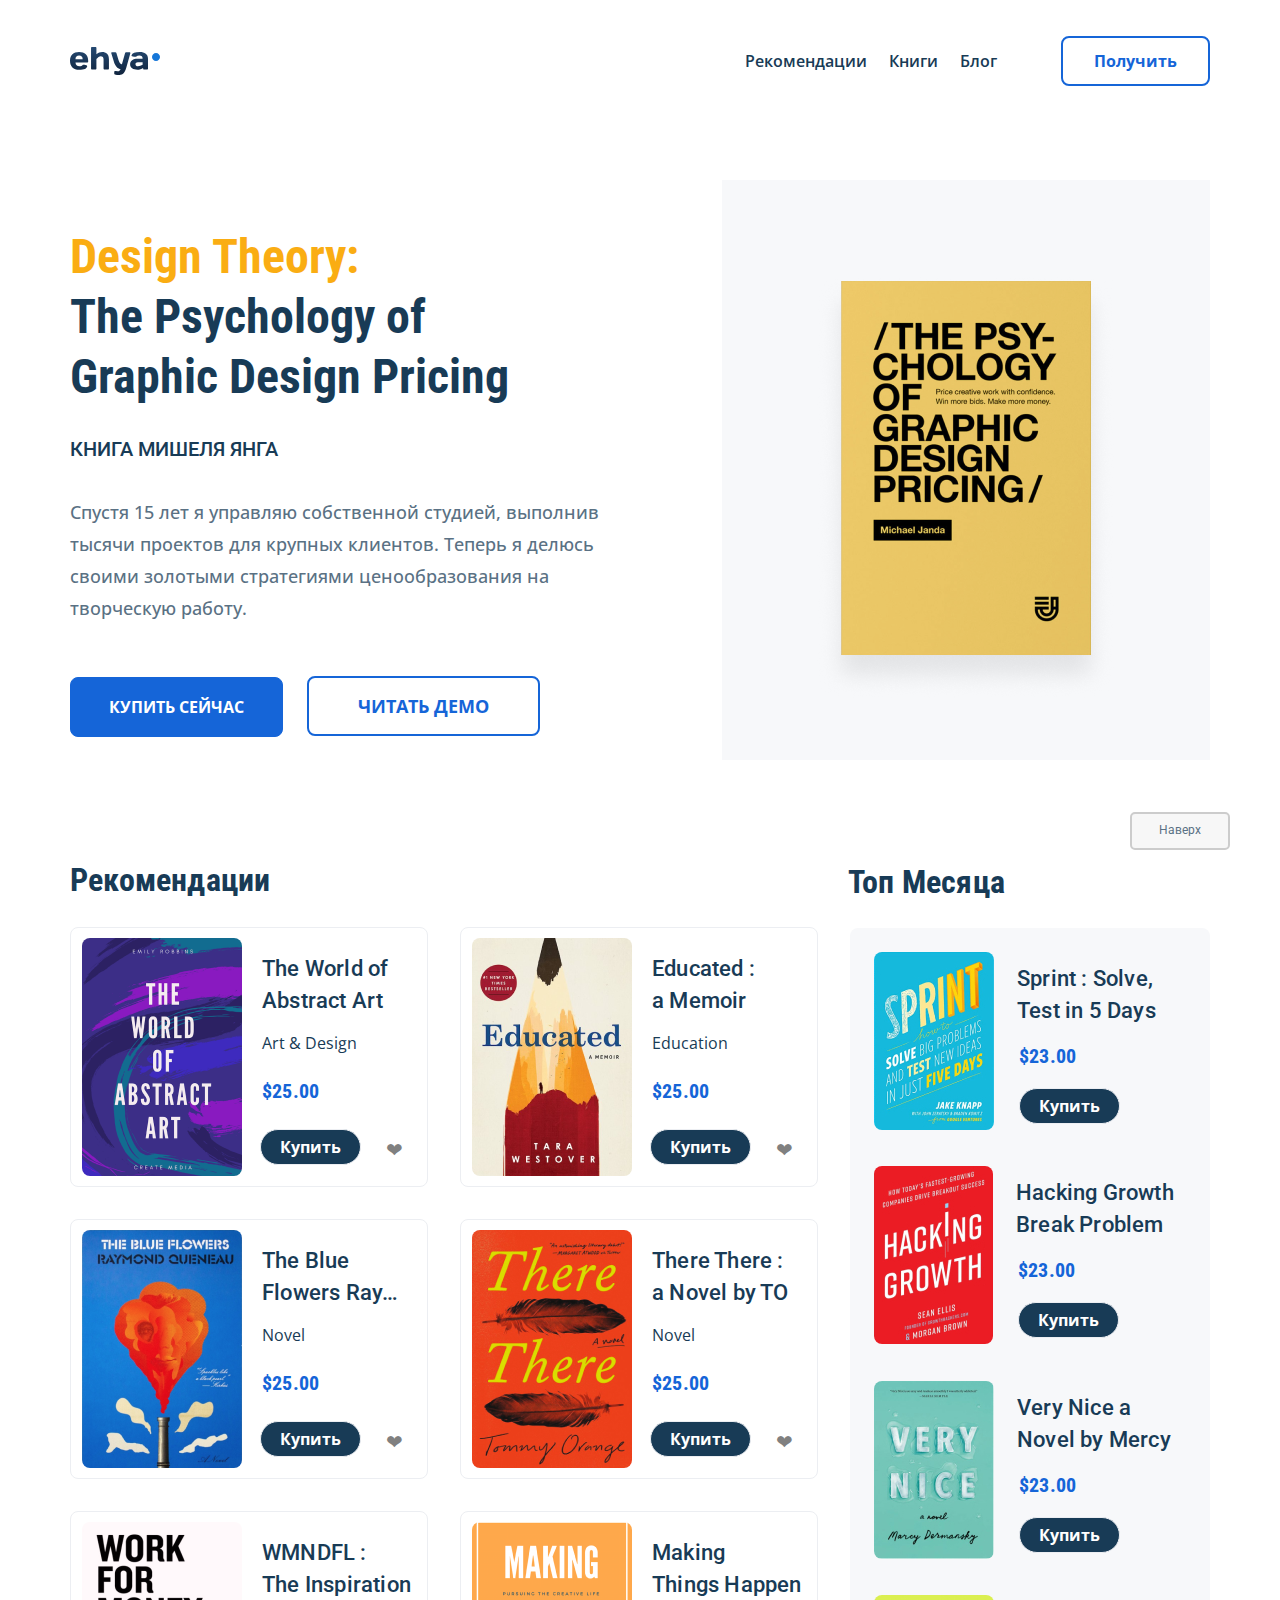
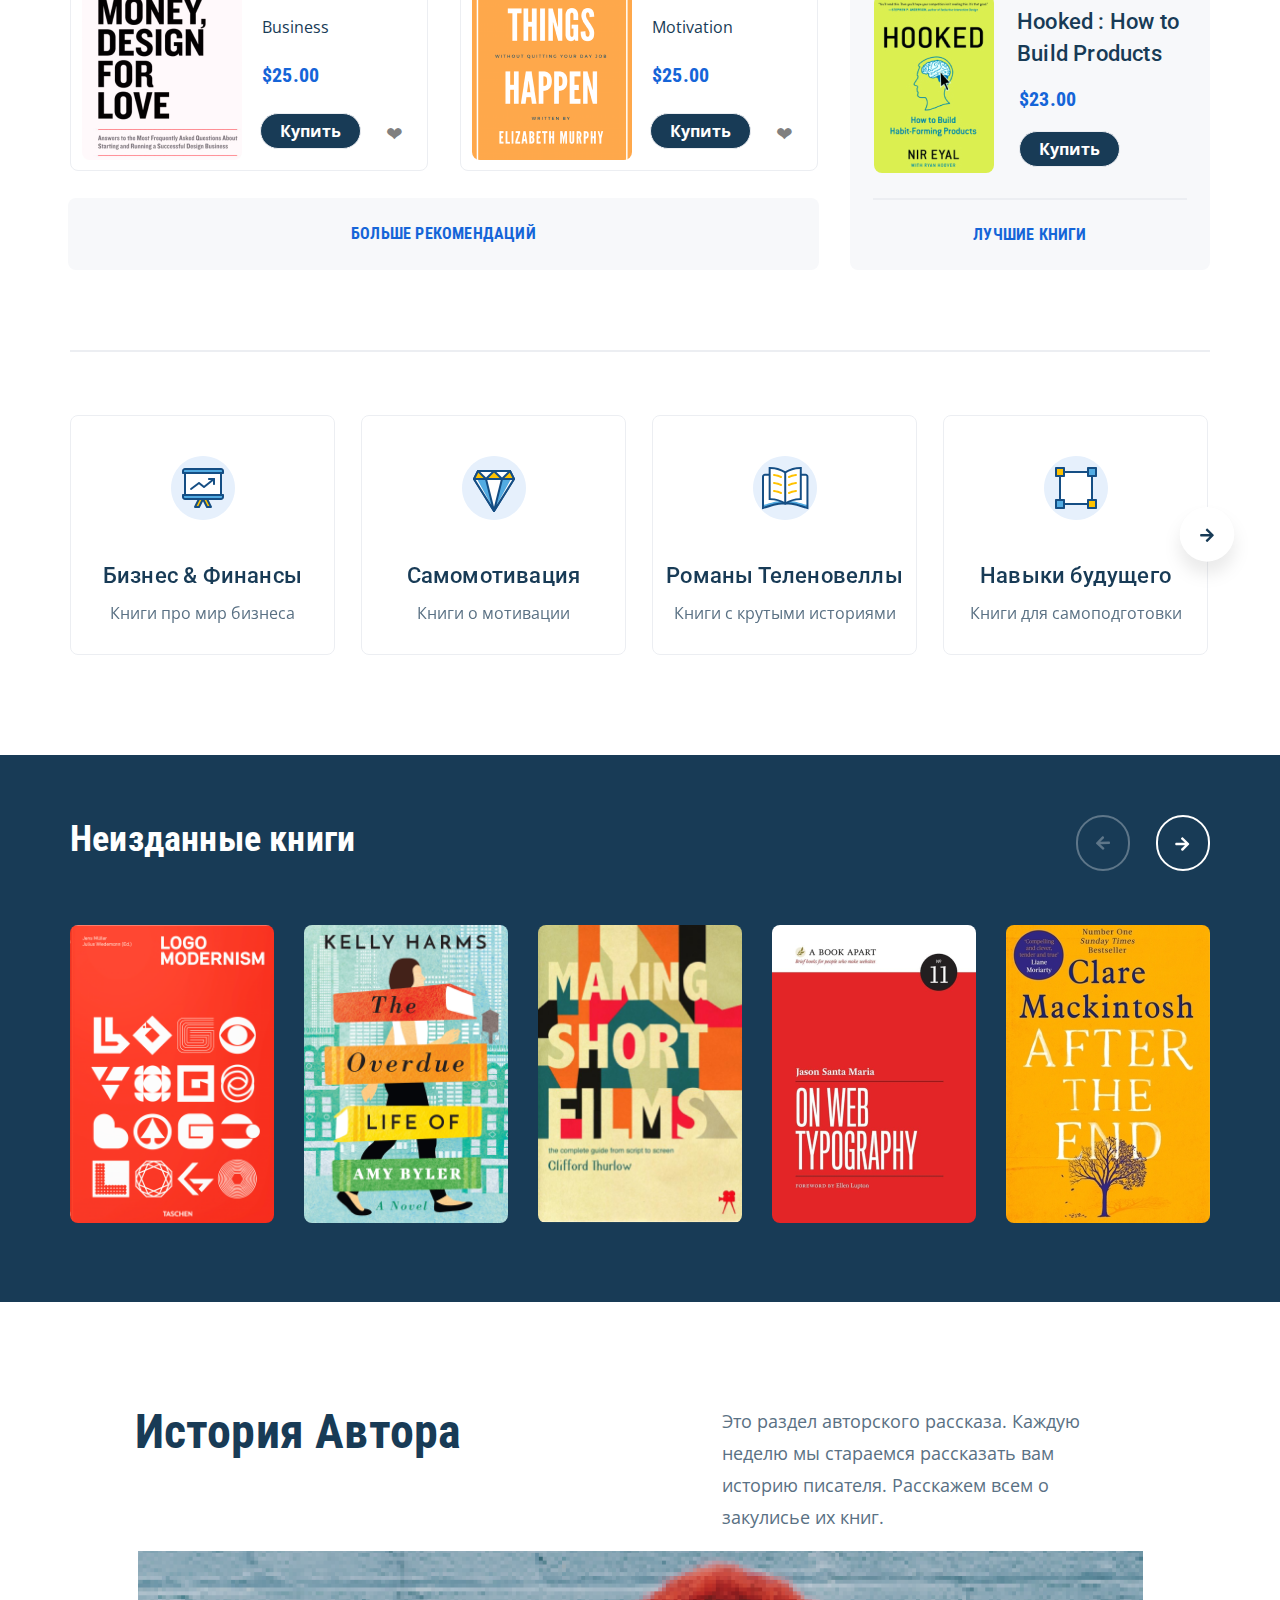
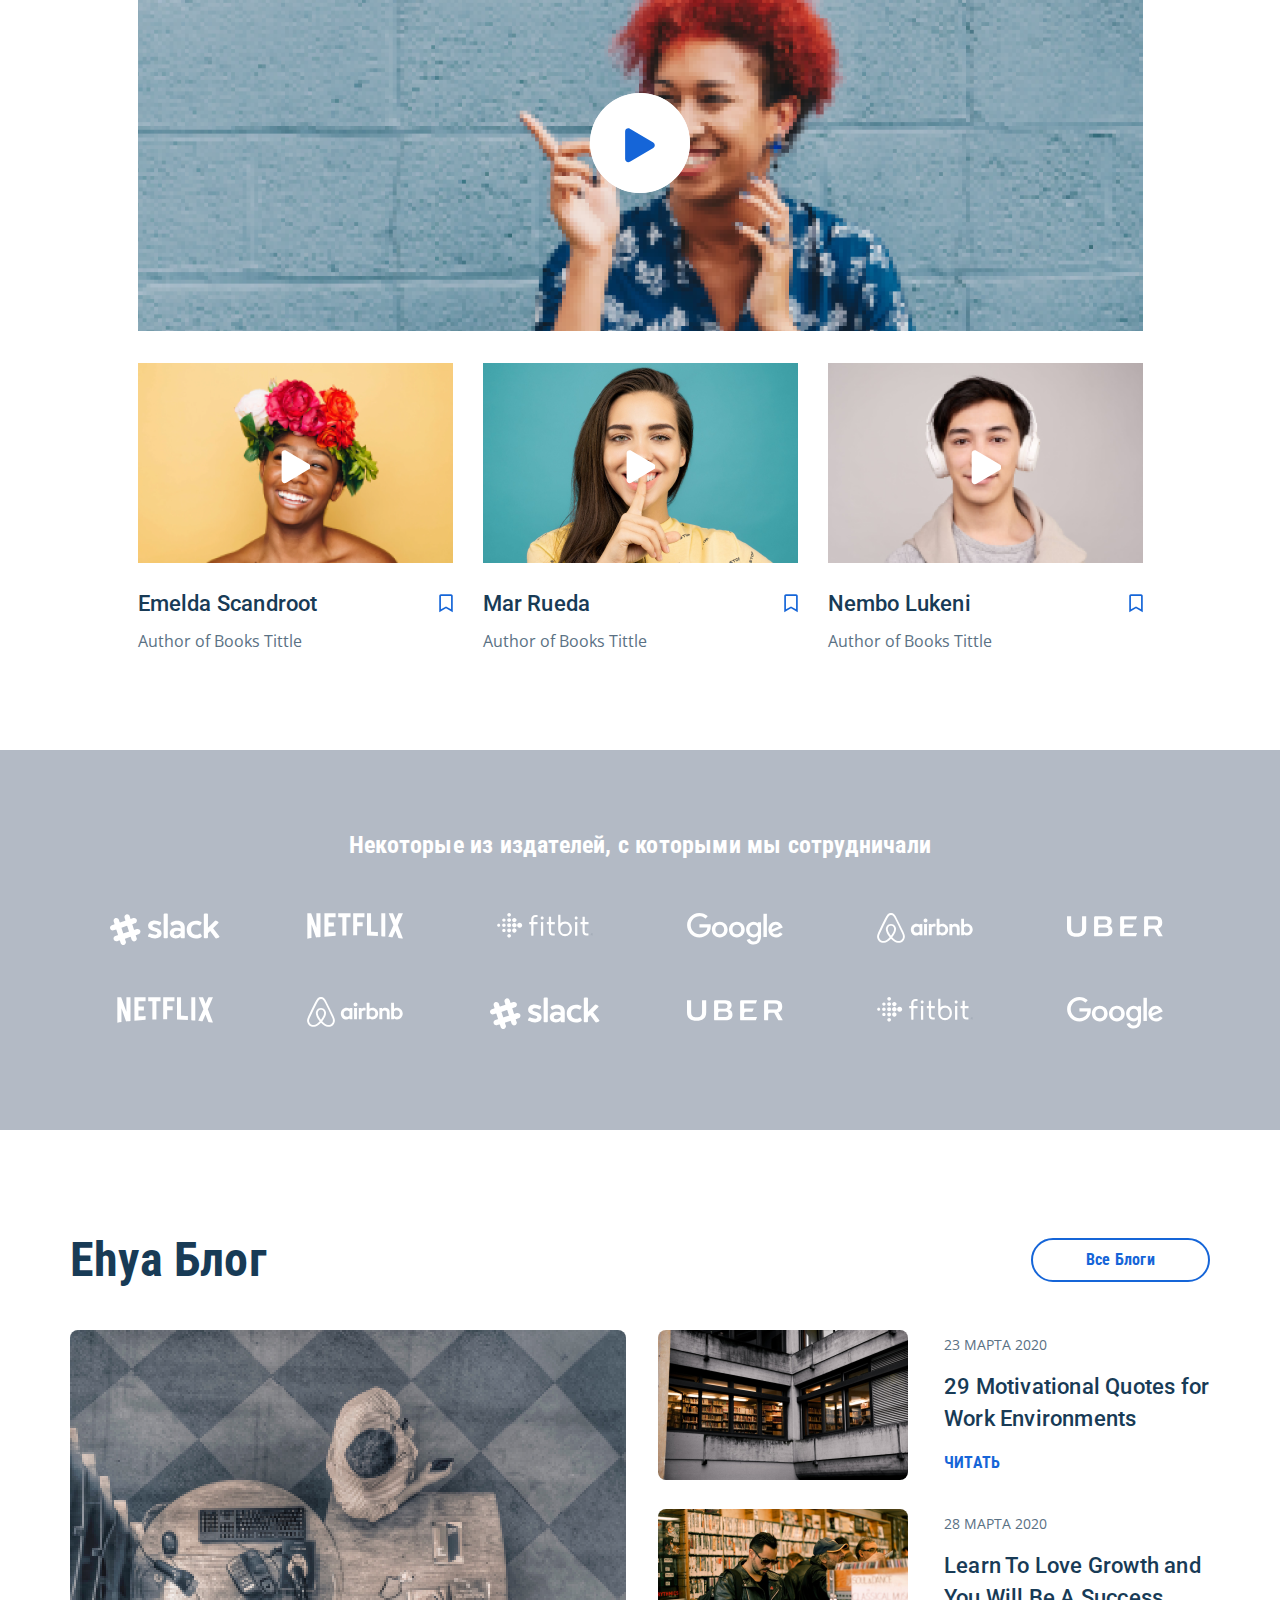
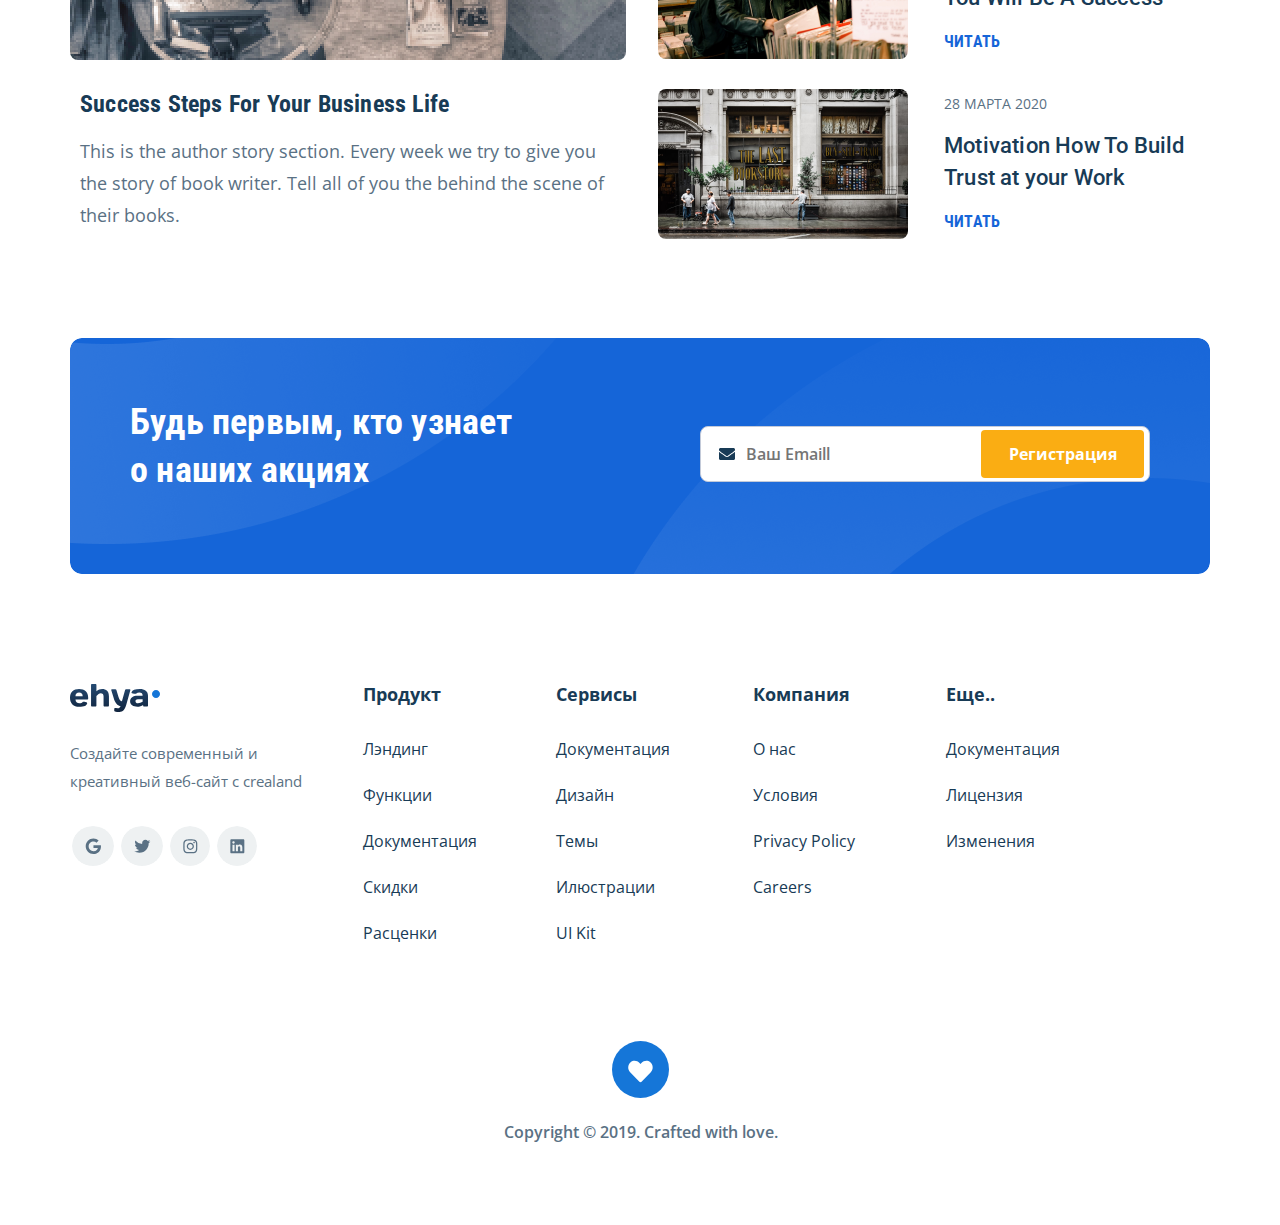
==== commit b2623a35: "fix: final fixed" ====
--- a/index.html
+++ b/index.html
@@ -43,11 +43,11 @@
           <div class="navbar-menu">
             <div class="navbar-right">
               <ul class="navbar-menu">
-                <li class="navbar-menu__item"><a href="#" class="navbar-menu__link">Рекомендации</a></li>
-                <li class="navbar-menu__item"><a href="#" class="navbar-menu__link">Книги</a></li>
-                <li class="navbar-menu__item"><a href="#" class="navbar-menu__link">Блог</a></li>
+                <li class="navbar-menu__item"><a href="#recom" class="navbar-menu__link lin">Рекомендации</a></li>
+                <li class="navbar-menu__item"><a href="#books" class="navbar-menu__link lin">Книги</a></li>
+                <li class="navbar-menu__item"><a href="#blog" class="navbar-menu__link lin">Блог</a></li>
                 <li data-toggle="modal" class="navbar-menu__item"><a href="#"
-                    class="navbar-menu__link-but button-nav">Получить</a></li>
+                    class="navbar-menu__link-but button-nav mod">Получить</a></li>
               </ul>
               <!-- /.navbar-menu -->
 
@@ -60,7 +60,7 @@
 
 
   </header>
-
+  <a href="#" title="Вернуться к началу" class="topbutton">Наверх</a>
   <div class="about">
     <div class="container container-top">
       <div class="about-first">
@@ -72,8 +72,8 @@
           работу.
         </p>
         <form action="#" class="about-click">
-          <button data-toggle="modal" class="about-click__buy">КУПИТЬ СЕЙЧАС</button>
-          <a href="#" class="about-click__read">ЧИТАТЬ ДЕМО</a>
+          <button data-toggle="modal" class="about-click__buy mod">КУПИТЬ СЕЙЧАС</button>
+          <a class="about-click__read">ЧИТАТЬ ДЕМО</a>
         </form>
       </div>
       <!-- ./about-first -->
@@ -87,7 +87,7 @@
   <!-- ./about -->
   <div class="container container-books">
     <div class="container">
-      <h2 class="books-title">Рекомендации</h2>
+      <h2 id="recom" class="books-title">Рекомендации</h2>
     </div>
     <div class="books">
       <!-- /.books-title -->
@@ -103,7 +103,7 @@
               <span class="book-genre">Art & Design</span>
               <span class="book-price">$25.00</span>
               <div class="book-butlike">
-                <button data-toggle="modal" class="book-button">Купить</button>
+                <button data-toggle="modal" class="book-button mod">Купить</button>
                 <span id="koob" class="book-like">&#10084;</span>
               </div>
             </div>
@@ -121,7 +121,7 @@
               <span class="book-genre">Novel</span>
               <span class="book-price">$25.00</span>
               <div class="book-butlike">
-                <button data-toggle="modal" class="book-button">Купить</button>
+                <button data-toggle="modal" class="book-button mod">Купить</button>
                 <span id="koobi" class="one">&#10084;</span>
               </div>
             </div>
@@ -139,7 +139,7 @@
               <span class="book-genre">Business</span>
               <span class="book-price">$25.00</span>
               <div class="book-butlike">
-                <button data-toggle="modal" class="book-button">Купить</button>
+                <button data-toggle="modal" class="book-button mod">Купить</button>
                 <span id="koobi-two" class="two">&#10084;</span>
               </div>
             </div>
@@ -159,7 +159,7 @@
               <span class="book-genre">Education</span>
               <span class="book-price">$25.00</span>
               <div class="book-butlike">
-                <button data-toggle="modal" class="book-button">Купить</button>
+                <button data-toggle="modal" class="book-button mod">Купить</button>
                 <span id="koobi-three" class="three">&#10084;</span>
               </div>
             </div>
@@ -177,7 +177,7 @@
               <span class="book-genre">Novel</span>
               <span class="book-price">$25.00</span>
               <div class="book-butlike">
-                <button data-toggle="modal" class="book-button">Купить</button>
+                <button data-toggle="modal" class="book-button mod">Купить</button>
                 <span id="koobi-four" class="four">&#10084;</span>
               </div>
             </div>
@@ -195,7 +195,7 @@
               <span class="book-genre">Motivation</span>
               <span class="book-price">$25.00</span>
               <div class="book-butlike">
-                <button data-toggle="modal" class="book-button">Купить</button>
+                <button data-toggle="modal" class="book-button mod">Купить</button>
                 <span id="koobi-five" class="five">&#10084;</span>
               </div>
             </div>
@@ -220,7 +220,7 @@
               <div class="small">
                 <span class="small-name">Sprint : Solve,<br> Test in 5 Days</span>
                 <span class="small-price">$23.00</span>
-                <button data-toggle="modal" class="small-button">Купить</button>
+                <button data-toggle="modal" class="small-button mod">Купить</button>
               </div>
             </div>
           </div>
@@ -234,7 +234,7 @@
               <div class="small">
                 <span class="small-name">Hacking Growth <br> Break Problem</span>
                 <span class="small-price">$23.00</span>
-                <button data-toggle="modal" class="small-button">Купить</button>
+                <button data-toggle="modal" class="small-button mod">Купить</button>
               </div>
             </div>
           </div>
@@ -248,7 +248,7 @@
               <div class="small">
                 <span class="small-name">Very Nice a <br> Novel by Mercy</span>
                 <span class="small-price">$23.00</span>
-                <button data-toggle="modal" class="small-button">Купить</button>
+                <button data-toggle="modal" class="small-button mod">Купить</button>
               </div>
             </div>
           </div>
@@ -262,13 +262,13 @@
               <div class="small">
                 <span class="small-name">Hooked : How to <br> Build Products</span>
                 <span class="small-price">$23.00</span>
-                <button data-toggle="modal" class="small-button">Купить</button>
+                <button data-toggle="modal" class="small-button mod">Купить</button>
               </div>
             </div>
           </div>
           <!-- ./top-wrap -->
           <hr class="line-top">
-          <a href="#" class="top-link">ЛУЧШИЕ КНИГИ</a>
+          <a class="top-link">ЛУЧШИЕ КНИГИ</a>
         </div>
         <!-- ./card-big -->
       </div>
@@ -385,7 +385,7 @@
     <!-- ./slider -->
   </div>
   <!-- ./container cont-slaid -->
-  <div class="unpublished">
+  <div id="books" class="unpublished">
     <div class="container unpub-cont">
       <h2 class="unpub-title">Неизданные книги</h2>
       <div class="unpub-slider">
@@ -519,15 +519,15 @@
         <div class="pub-wrap hide-mediaa"><img class="pub-img" src="img/publishers/slack.svg" alt=""></div>
         <div class="pub-wrap uber"><img class="pub-img" src="img/publishers/uber.svg" alt=""></div>
         <div class="pub-wrap hide-media"><img class="pub-img" src="img/publishers/fitbit.svg" alt=""></div>
-        <div id="pub-hide" class="pub-wrap"><img class="pub-img" src="img/publishers/google.svg" alt=""></div>
+        <div id="pub-hid" class="pub-wrap"><img class="pub-img" src="img/publishers/google.svg" alt=""></div>
       </div>
     </div>
   </div>
   <!-- /.publishers -->
-  <div class="container blog">
+  <div id="blog" class="container blog">
     <div class="ehya">
       <h2 class="ehya-title">Ehya Блог</h2>
-      <button class="ehya-button">Все Блоги</button>
+      <a class="ehya-button">Все Блоги</a>
     </div>
     <div class="ehya-content">
       <div class="content-first">
@@ -590,10 +590,15 @@
   <div class="container form-wrap">
     <div class="ehya-form">
       <h2 class="form-title">Будь первым, кто узнает о&nbsp;наших акциях</h2>
-      <form action="" class="form-form">
-        <input type="text" class="form-input" placeholder="Ваш Emaill">
-        <button class="form-button">Регистрация</button>
-      </form>
+
+      <div class="formm">
+        <form action="send.php" method="POST" class="form-form">
+          <button class="form-button butt">Регистрация</button>
+          <div>
+            <input type="email" class="form-input inp" placeholder="Ваш Emaill" name="email" required>
+          </div>
+        </form>
+      </div>
     </div>
   </div>
   <!-- подвал============подвал============================== -->
@@ -604,47 +609,55 @@
           <img src="img/Logo.svg" alt="Logo: Book market" class="logo-foot">
         </a>
         <span class="footer-span">Создайте современный и<br>креативный веб-сайт с crealand</span>
-        <picture class="footer-pic">
-          <img src="img/Icon-google.svg" alt="icon: google" class="footer-log">
-          <img src="img/Icon-twit.svg" alt="icon: google" class="footer-log">
-          <img src="img/Icon-insta.svg" alt="icon: google" class="footer-log">
-          <img src="img/Icon-in.svg" alt="icon: google" class="footer-log">
-        </picture>
+        <div class="footer-pic">
+          <a href="https://www.google.com/" target="_blank"><img src="img/Icon-google.svg" alt="icon: google"
+              class="footer-log"></a>
+          <a href="https://twitter.com/?lang=ru" target="_blank"><img src="img/Icon-twit.svg" alt="icon: google"
+              class="footer-log"></a>
+          <a href="https://www.instagram.com/accounts/login/" target="_blank"><img src="img/Icon-insta.svg"
+              alt="icon: google" class="footer-log"></a>
+          <a href="https://en.wikipedia.org/wiki/In.gr" target="_blank"><img src="img/Icon-in.svg" alt="icon: google"
+              class="footer-log"></a>
+
+
+
+
+        </div>
       </div>
       <!-- /.footer-logo -->
 
       <ul class="product footer-product">
-        <li class="product"><a href="#" class="product-link">Продукт</a></li>
-        <li class="product-item"><a href="#" class="product-link">Лэндинг</a></li>
-        <li class="product-item"><a href="#" class="product-link">Функции</a></li>
-        <li class="product-item"><a href="#" class="product-link">Документация</a></li>
-        <li class="product-item"><a href="#" class="product-link">Скидки</a></li>
-        <li class="product-item"><a href="#" class="product-link">Расценки</a></li>
+        <li class="product"><a class="product-link">Продукт</a></li>
+        <li class="product-item"><a class="product-link lin">Лэндинг</a></li>
+        <li class="product-item"><a class="product-link lin">Функции</a></li>
+        <li class="product-item"><a class="product-link lin">Документация</a></li>
+        <li class="product-item"><a class="product-link lin">Скидки</a></li>
+        <li class="product-item"><a class="product-link lin">Расценки</a></li>
       </ul>
 
       <ul class="product footer-services">
-        <li class="product"><a href="#" class="product-link">Сервисы</a></li>
-        <li class="product-item"><a href="#" class="product-link">Документация</a></li>
-        <li class="product-item"><a href="#" class="product-link">Дизайн</a></li>
-        <li class="product-item"><a href="#" class="product-link">Темы</a></li>
-        <li class="product-item"><a href="#" class="product-link">Илюстрации</a></li>
-        <li class="product-item"><a href="#" class="product-link">UI Kit</a></li>
+        <li class="product"><a class="product-link">Сервисы</a></li>
+        <li class="product-item"><a class="product-link lin">Документация</a></li>
+        <li class="product-item"><a class="product-link lin">Дизайн</a></li>
+        <li class="product-item"><a class="product-link lin">Темы</a></li>
+        <li class="product-item"><a class="product-link lin">Илюстрации</a></li>
+        <li class="product-item"><a class="product-link lin">UI Kit</a></li>
       </ul>
 
       <ul class="product footer-company">
-        <li class="product"><a href="#" class="product-link">Компания</a></li>
-        <li class="product-item"><a href="#" class="product-link">О нас</a></li>
-        <li class="product-item"><a href="#" class="product-link">Условия</a></li>
-        <li class="product-item"><a href="#" class="product-link">Privacy Policy</a></li>
-        <li class="product-item"><a href="#" class="product-link">Careers</a></li>
+        <li class="product"><a class="product-link">Компания</a></li>
+        <li class="product-item"><a class="product-link lin">О нас</a></li>
+        <li class="product-item"><a class="product-link lin">Условия</a></li>
+        <li class="product-item"><a class="product-link lin">Privacy Policy</a></li>
+        <li class="product-item"><a class="product-link lin">Careers</a></li>
 
       </ul>
 
       <ul class="product footer-more">
-        <li class="product"><a href="#" class="product-link">Еще..</a></li>
-        <li class="product-item"><a href="#" class="product-link">Документация</a></li>
-        <li class="product-item"><a href="#" class="product-link">Лицензия</a></li>
-        <li class="product-item"><a href="#" class="product-link">Изменения</a></li>
+        <li class="product"><a class="product-link">Еще..</a></li>
+        <li class="product-item"><a class="product-link lin">Документация</a></li>
+        <li class="product-item"><a class="product-link lin">Лицензия</a></li>
+        <li class="product-item"><a class="product-link lin">Изменения</a></li>
       </ul>
       <div class="footer-copyright">
         <img src="img/Heart-footer.svg" alt="icon: heart" class="footer-heart"> <br>
@@ -665,18 +678,18 @@
         Контактные данные
       </h3>
       <form action="send.php" method="POST" class="modal__form form">
-        <input type="text" class="input modal__input" placeholder="Your Full Name*" name="name" minlength="2"
+        <input type="text" class="input modal__input" placeholder="Ваше полное имя*" name="name" minlength="2"
           maxlength="50" required>
 
-        <input type="tel" id="phone-1" class="input modal__input" placeholder="Phone Number*" name="phone" required
-          minlength="17" maxlength="17" aria-invalid="true">
-
-        <input type="email" class="input modal__input" placeholder="Email*" name="email" maxlength="50" required>
-
-        <textarea cols="30" rows="10" class="message modal__message" placeholder="Message" name="message"
+        <input type="tel" id="phone-1" class="input modal__input" placeholder="Ваш номер телефона*" name="phone"
+          required minlength="17" maxlength="17" aria-invalid="true">
+
+        <input type="email" class="input modal__input" placeholder="Ваша почта*" name="email" maxlength="50" required>
+
+        <textarea cols="30" rows="10" class="message modal__message" placeholder="Сообщение" name="message"
           maxlength="150"></textarea>
         <button class="button modal__button" type="submit">Отправить</button>
-        <span class="modal__info">* Required Fields</span>
+        <span class="modal__info">* Обязательные поля</span>
       </form>
     </div>
     <!-- /.modal__dialog -->
--- a/css/style.css
+++ b/css/style.css
@@ -1,6 +1,7 @@
 * {
   -webkit-box-sizing: border-box;
           box-sizing: border-box;
+  scroll-behavior: smooth;
 }
 
 body {
@@ -27,10 +28,25 @@
 
 button {
   border-radius: 8px;
+  cursor: pointer;
 }
 
 .modal {
   font-family: Open Sans;
+}
+
+.navbar-menu__link:hover {
+  color: #2de6cd;
+}
+
+.lin {
+  cursor: pointer;
+}
+
+@media (max-width: 400px) {
+  button {
+    cursor: none;
+  }
 }
 
 /*! normalize.css v8.0.1 | MIT License | github.com/necolas/normalize.css */
@@ -378,6 +394,7 @@
 
 .navbar-top {
   background-color: #fff;
+  z-index: 111;
 }
 
 .navbar-top__menu-button {
@@ -391,6 +408,7 @@
   right: 0;
   background-color: #fff;
   z-index: 99;
+  height: 120px;
 }
 
 .navbar-menu {
@@ -400,6 +418,7 @@
   -webkit-box-align: center;
       -ms-flex-align: center;
           align-items: center;
+  margin-top: -30px;
 }
 
 .navbar-menu__item {
@@ -413,6 +432,7 @@
 .navbar-menu__link:last-child {
   margin-right: 22px;
   color: #183B56;
+  z-index: 200;
 }
 
 .navbar-right {
@@ -430,7 +450,7 @@
 }
 
 .container-wrap {
-  height: 60px;
+  min-height: 60px;
   margin-top: -20px;
   padding-top: 15px;
 }
@@ -438,6 +458,7 @@
 .logo__image {
   width: 90px;
   padding-top: 52px;
+  padding-bottom: 62px;
 }
 
 .button-nav {
@@ -453,6 +474,7 @@
   line-height: 22px;
   border-radius: 8px;
   cursor: pointer;
+  z-index: 20022;
 }
 
 .container-top {
@@ -528,7 +550,7 @@
   border: 2px solid #1565D8;
   color: #1565D8;
   font-family: Open Sans;
-  font-style: Bold;
+  font-style: normal;
   font-weight: 700;
   font-size: 18px;
   line-height: 25px;
@@ -1424,12 +1446,23 @@
   font-size: 16px;
   line-height: 20px;
   text-align: center;
+  padding: 10px 10px;
   letter-spacing: 0.2px;
   color: #1565D8;
   cursor: pointer;
 }
 
+.formm {
+  margin-top: 30px;
+  height: 90px;
+}
+
+.form {
+  position: relative;
+}
+
 .form-wrap {
+  position: relative;
   margin-bottom: 90px;
 }
 
@@ -1468,11 +1501,11 @@
   position: absolute;
   background: #FAAD13;
   border-radius: 4px;
+  top: 92px;
+  right: 66px;
   width: 163px;
   height: 48px;
   border: none;
-  margin-left: -167px;
-  margin-top: 4px;
   font-family: Open Sans;
   font-style: normal;
   font-weight: bold;
@@ -1480,6 +1513,7 @@
   line-height: 22px;
   text-align: center;
   color: #FFFFFF;
+  z-index: 1;
 }
 
 .first-img {
@@ -1577,7 +1611,7 @@
   -ms-grid-rows: auto 100px;
       grid-template-rows: auto 100px;
       grid-template-areas: "heart heart heart heart heart";
-  padding-bottom: 80px;
+  padding-bottom: 40px;
 }
 
 .footer-logo {
@@ -1591,8 +1625,8 @@
 }
 
 .footer-log {
-  margin-right: 3px;
-  margin-top: 1px;
+  margin-right: -1px;
+  margin-top: -1px;
 }
 
 .footer-span {
@@ -1613,6 +1647,18 @@
   padding-left: 30px;
 }
 
+.footer-services {
+  padding-left: 30px;
+}
+
+.footer-company {
+  padding-left: 30px;
+}
+
+.footer-more {
+  padding-left: 30px;
+}
+
 .footer-copyright {
   -ms-grid-row: 1;
   -ms-grid-column: 1;
@@ -1651,7 +1697,6 @@
   font-weight: bold;
   font-size: 18px;
   line-height: 25px;
-  color: #183B56;
   margin-bottom: 31px;
 }
 
@@ -1661,8 +1706,22 @@
   font-weight: normal;
   font-size: 16px;
   line-height: 22px;
-  color: #183B56;
   margin-bottom: 24px;
+}
+
+.product-link {
+  color: RGB(24, 59, 86);
+}
+
+@media (max-width: 1920px) {
+  .navbar-right {
+    margin-left: 635px;
+    margin-top: -45px;
+    padding-bottom: 10px;
+  }
+  .navbar-top {
+    background-color: #fff;
+  }
 }
 
 @media (max-width: 1440px) {
@@ -1805,6 +1864,9 @@
     display: grid;
     -ms-grid-columns: 263px 173px 177px 173px 195px;
         grid-template-columns: 263px 173px 177px 173px 195px;
+  }
+  .form-button {
+    right: 25px;
   }
 }
 
@@ -1900,6 +1962,9 @@
     margin-left: 15px;
   }
   #pub-hide {
+    display: none;
+  }
+  #pub-hid {
     display: none;
   }
   .content-first {
@@ -1998,6 +2063,13 @@
         grid-column-start: 1;
     grid-column-end: 6;
   }
+  .form-button {
+    top: 151px;
+    right: 129px;
+  }
+  .formm {
+    margin-top: -19px;
+  }
 }
 
 @media (max-width: 767px) {
@@ -2051,6 +2123,7 @@
   }
   .logo__image {
     width: 90px;
+    margin-top: -5px;
     padding-top: 40px;
   }
   .menu-button {
@@ -2079,7 +2152,7 @@
   .navbar-top__menu-button {
     position: absolute;
     right: -20px;
-    margin-top: -25px;
+    margin-top: -87px;
     background-color: #fff;
     width: 22px;
     height: 16px;
@@ -2108,12 +2181,13 @@
     bottom: 0;
     top: 70px;
     background-color: #183B56;
-    z-index: 100;
+    z-index: 10011111;
     width: 100%;
   }
   .navbar-right--visible {
     display: block;
     overflow: scroll;
+    padding-top: 50px;
   }
   .navbar-button {
     text-align: center;
@@ -2487,6 +2561,16 @@
     width: 40px;
     height: 40px;
   }
+  .ehya-form {
+    position: relative;
+    margin: auto;
+    width: 490px;
+  }
+  .form-button {
+    position: absolute;
+    top: 151px;
+    right: 25px;
+  }
 }
 
 @media (max-width: 575px) {
@@ -2887,23 +2971,36 @@
   .second-right {
     margin-left: 10px;
   }
+  .formm {
+    width: 280px;
+    margin-top: 25px;
+  }
+  .ehya-form {
+    display: block;
+    width: 350px;
+  }
   .form-title {
     font-size: 28px;
     width: 280px;
     line-height: 36px;
     padding: 0;
   }
+  .form-form {
+    width: 230px;
+  }
   .form-input {
-    width: 272px;
-    height: 112px;
-    padding-bottom: 60px;
+    position: relative;
+    margin: auto;
+    width: 310px;
+    height: 90px;
+    padding-bottom: 40px;
     background-position: 20px 20px;
   }
   .form-button {
-    margin-top: 60px;
-    margin-left: -260px;
-    width: 250px;
+    position: absolute;
+    width: 290px;
     height: 42px;
+    right: 30px;
   }
   .footer {
     -ms-grid-columns: 200px;
@@ -2971,6 +3068,9 @@
 }
 
 @media (min-width: 320px) and (max-width: 400px) {
+  body {
+    margin-top: -18px;
+  }
   .container {
     width: 87%;
   }
@@ -2981,13 +3081,19 @@
     padding: 0;
     margin-top: -18px;
   }
+  .navbar-top__menu-button {
+    margin-top: -37px;
+  }
   .navbar--mobile_fixed {
-    height: 70px;
+    height: 60px;
     margin-top: 1px;
   }
-  .logo-image {
-    margin-bottom: -20px;
-    padding-bottom: 0;
+  .navbar-right--visible {
+    margin-top: -10px;
+  }
+  .logo__image {
+    margin-top: 0px;
+    padding-bottom: 10px;
   }
   .about {
     padding-bottom: 50px;
@@ -3021,7 +3127,7 @@
   .about-click__read {
     width: 176px;
     font-size: 16px;
-    padding: 7px 26px;
+    padding: 7px 20px;
     margin-bottom: 36px;
   }
   .about-second {
@@ -3464,7 +3570,7 @@
   }
   .publishers {
     height: 344px;
-    margin-bottom: 45px;
+    margin-bottom: 55px;
   }
   .pub-wrap {
     width: 90%;
@@ -3517,6 +3623,7 @@
   .first-img {
     min-width: 280px;
     height: 120px;
+    margin-top: 12px;
     -o-object-fit: cover;
        object-fit: cover;
   }
@@ -3567,20 +3674,33 @@
     font-size: 28px;
     width: 200px;
     line-height: 36px;
-    margin-left: -70px;
-    margin-top: 24px;
+    padding: 0;
+  }
+  .form-form {
+    width: 230px;
+  }
+  .form-wrap {
+    position: relative;
+    width: 320px;
   }
   .form-input {
+    position: relative;
+    top: 20px;
+    margin: auto;
     width: 272px;
     height: 112px;
-    padding-bottom: 56px;
+    padding-bottom: 55px;
     background-position: 20px 22px;
   }
   .form-button {
-    margin-top: 60px;
-    margin-left: -260px;
+    position: absolute;
     width: 250px;
     height: 42px;
+    right: 37px;
+    top: 220px;
+  }
+  .blog {
+    margin-top: 15px;
   }
   .ehya {
     display: block;
@@ -3588,13 +3708,16 @@
   }
   .ehya-title {
     font-size: 28px;
+    width: 280px;
+    line-height: 36px;
+    padding: 0;
   }
   .ehya-content {
     margin-top: -5px;
   }
   .ehya-button {
     position: absolute;
-    margin-top: 675px;
+    margin-top: 688px;
     margin-left: -80px;
     width: 159px;
     font-size: 14px;
@@ -3602,10 +3725,22 @@
   .ehya-form {
     background-image: url(../img/CTA-min.png);
     border-radius: 0;
+    width: 100%;
     height: 306px;
   }
   .form-wrap {
     margin-bottom: 30px;
+  }
+  .form-title {
+    margin-top: 27px;
+    margin-left: 3px;
+  }
+  .form-button {
+    margin-top: 3px;
+  }
+  .formm {
+    margin-top: -10px;
+    margin-left: 2px;
   }
   .footer {
     padding-bottom: 0;
